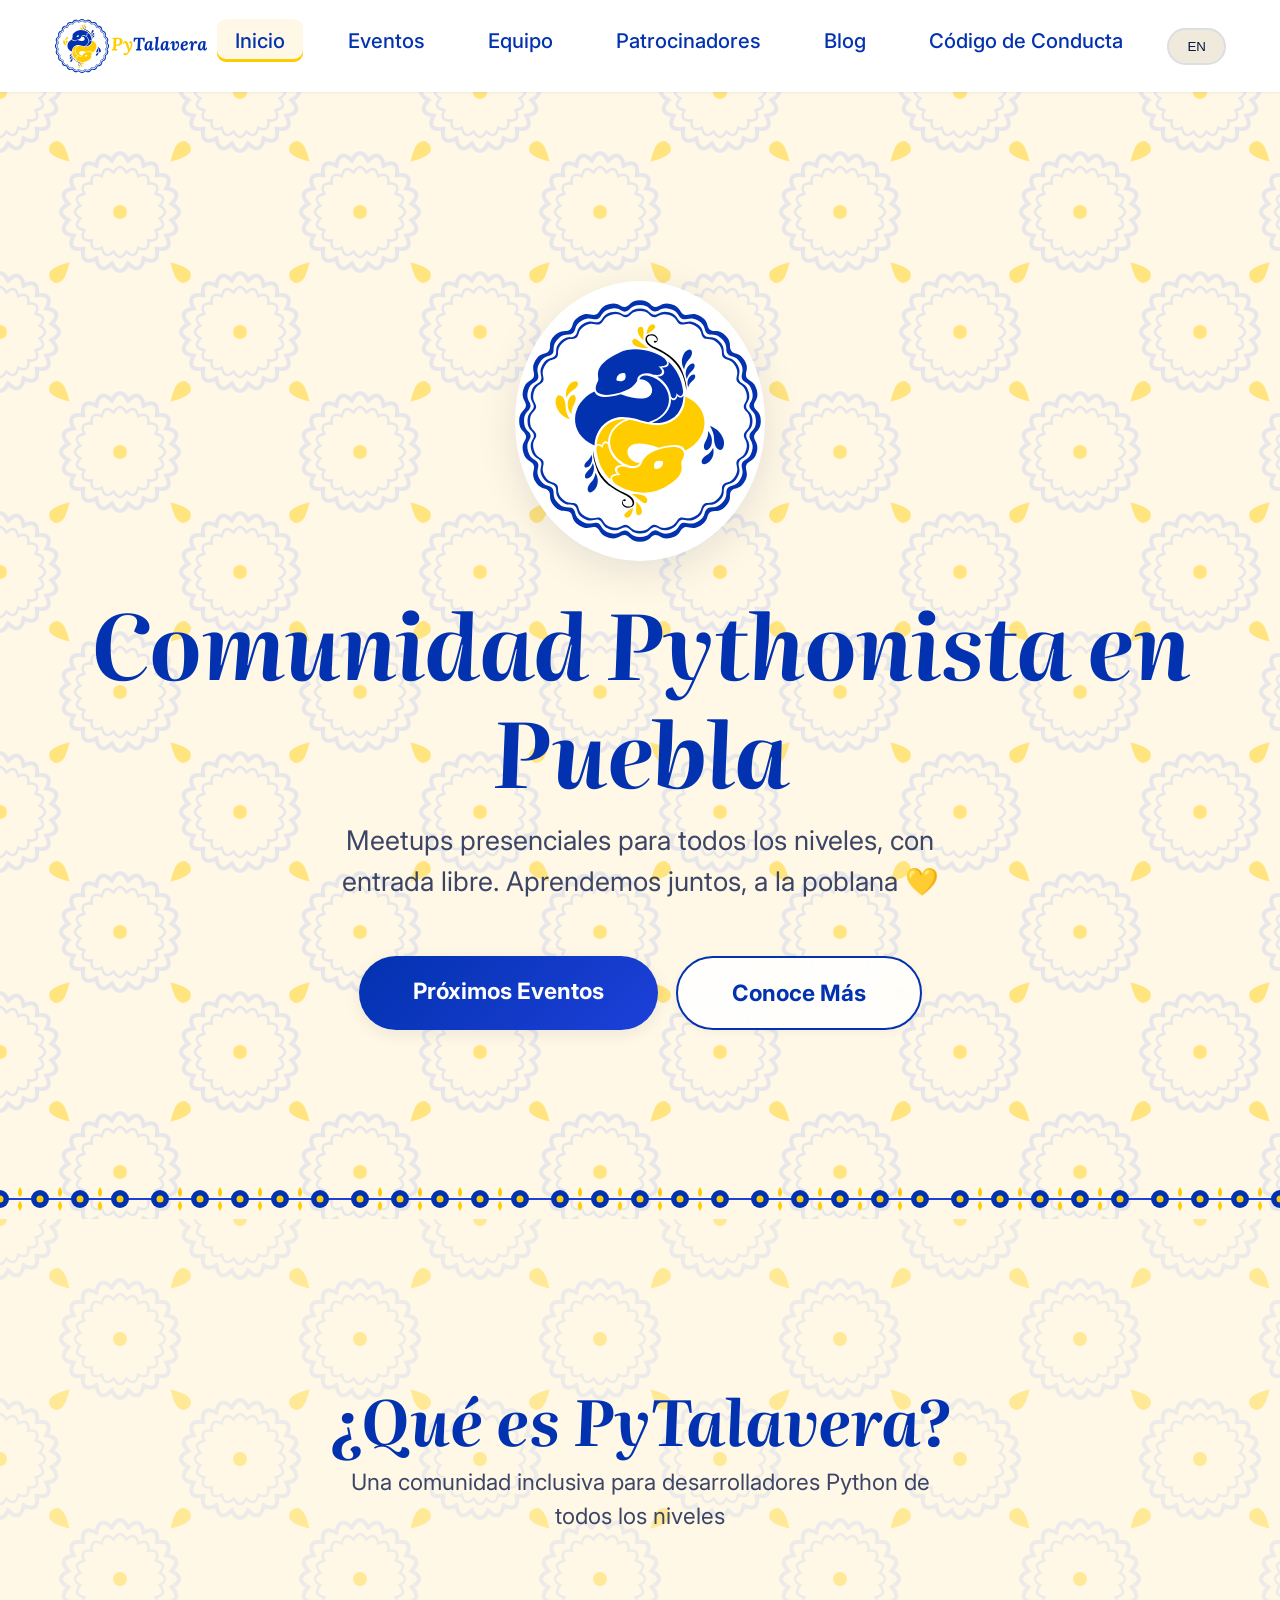
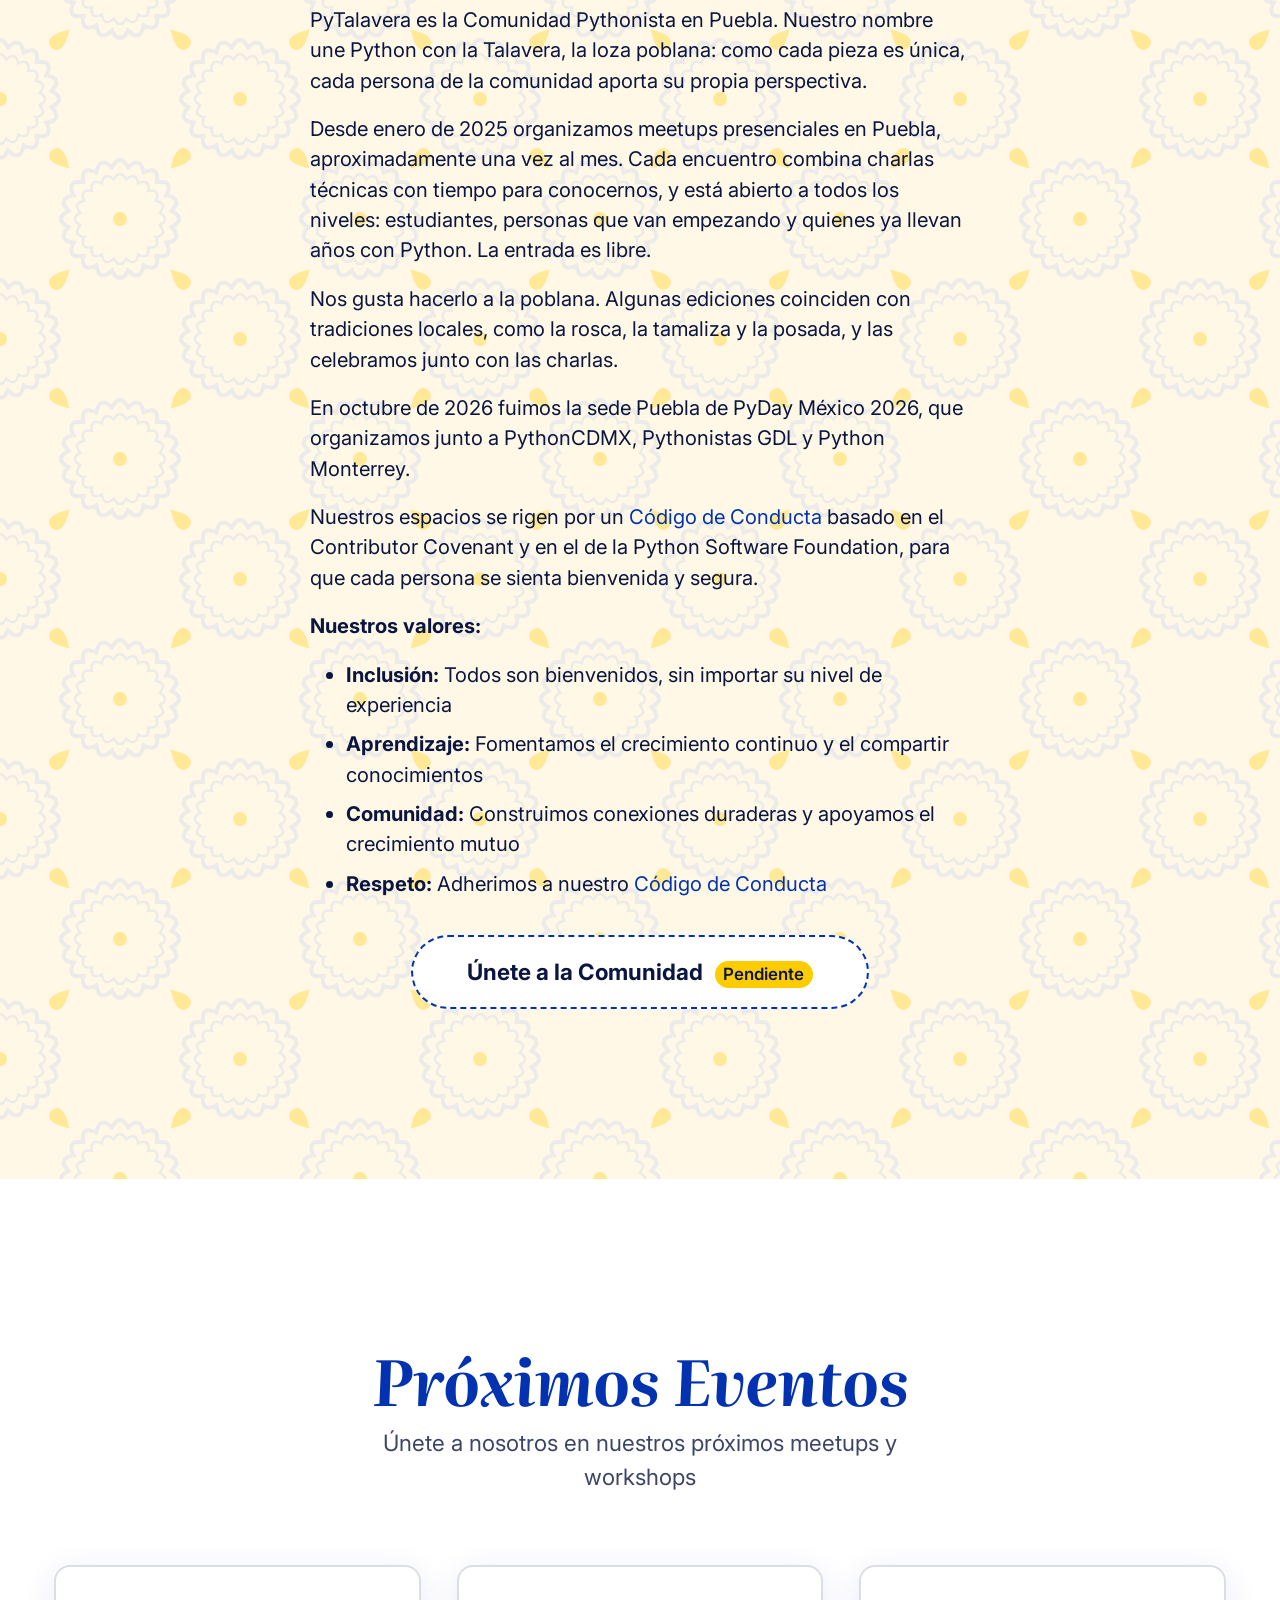
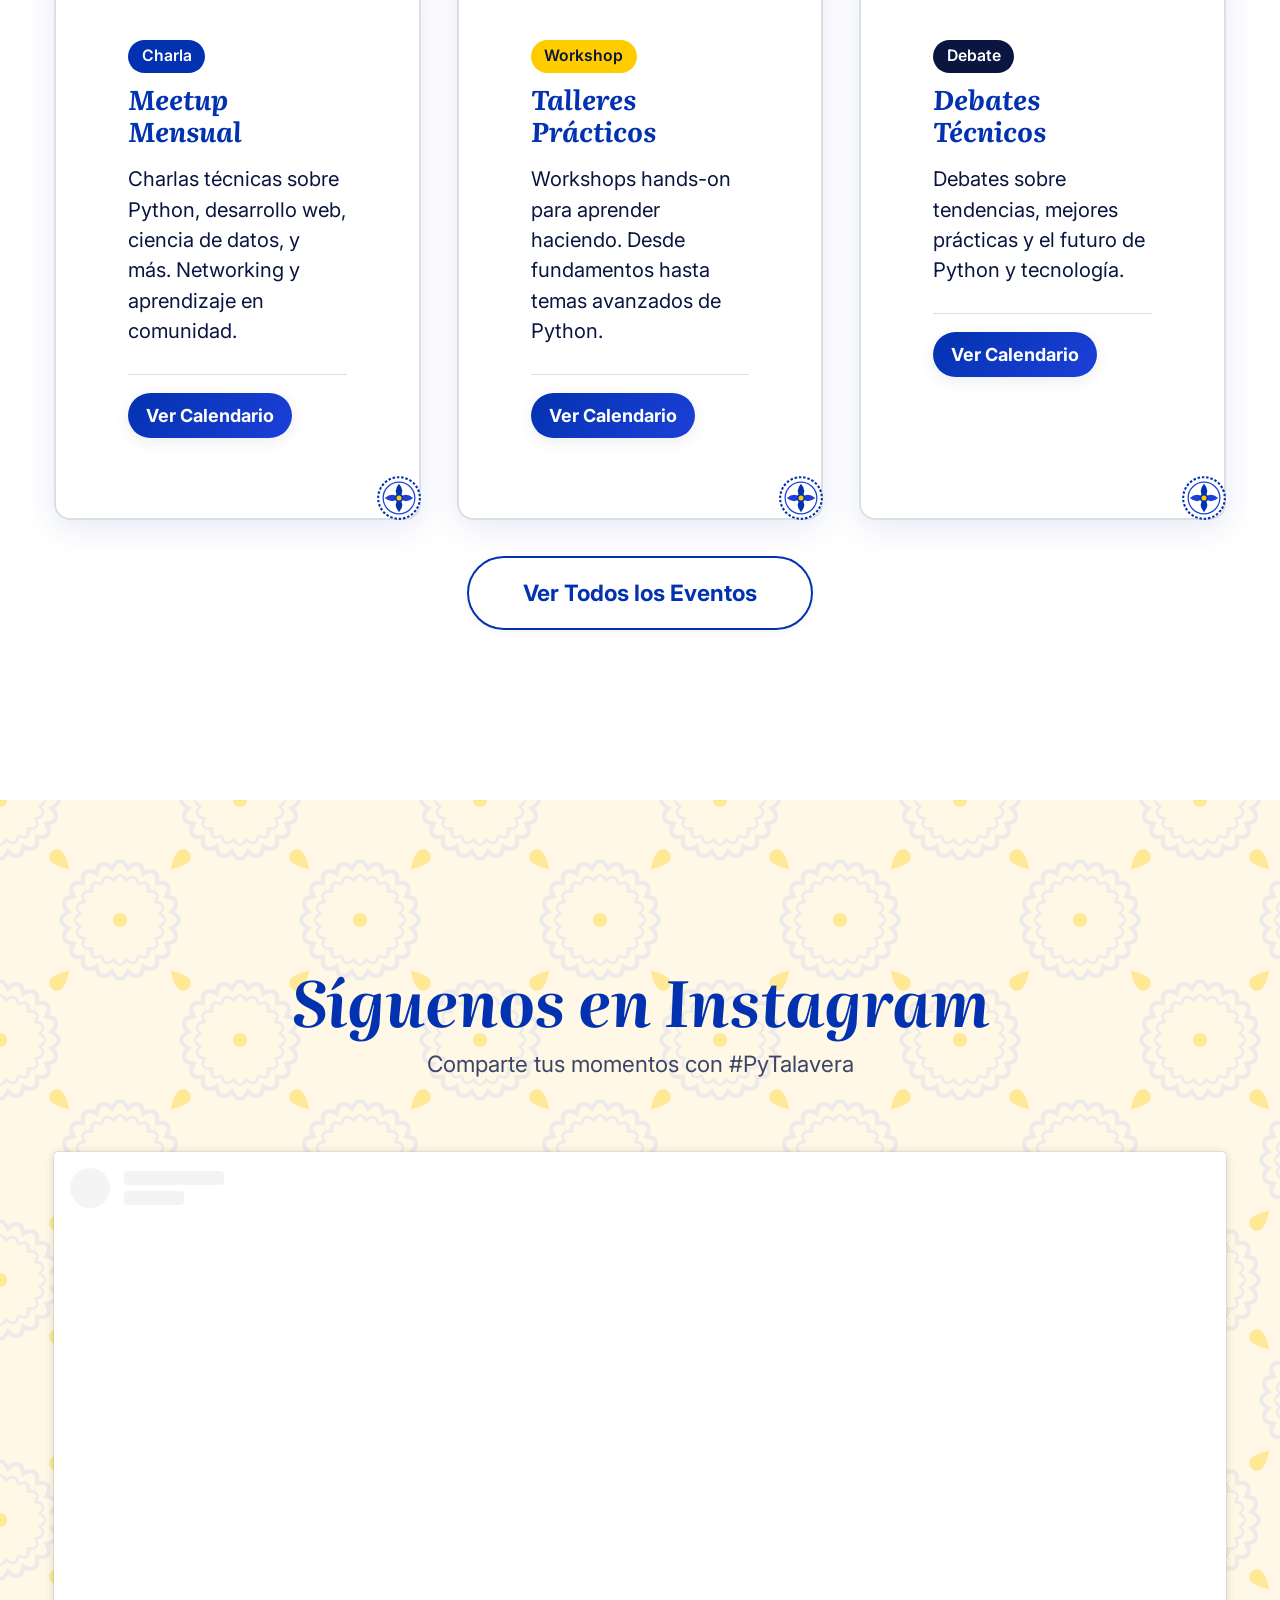
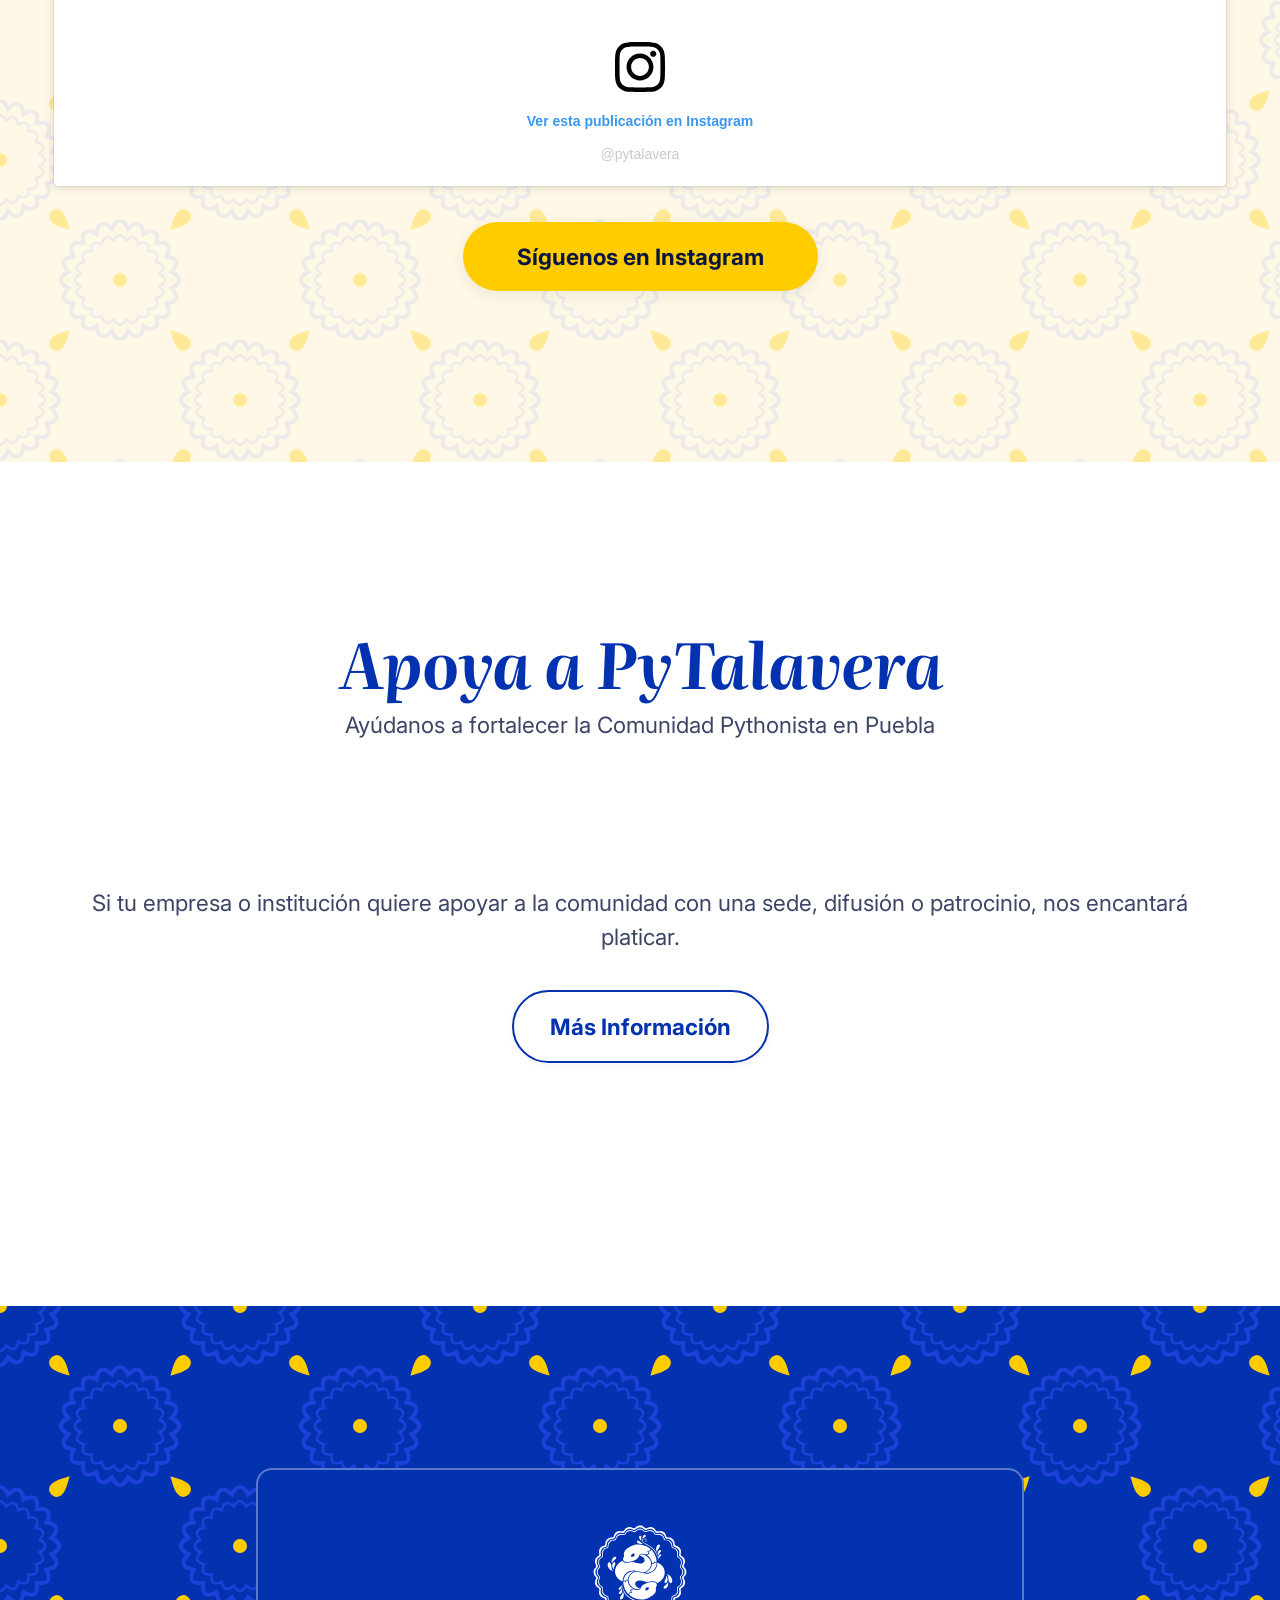
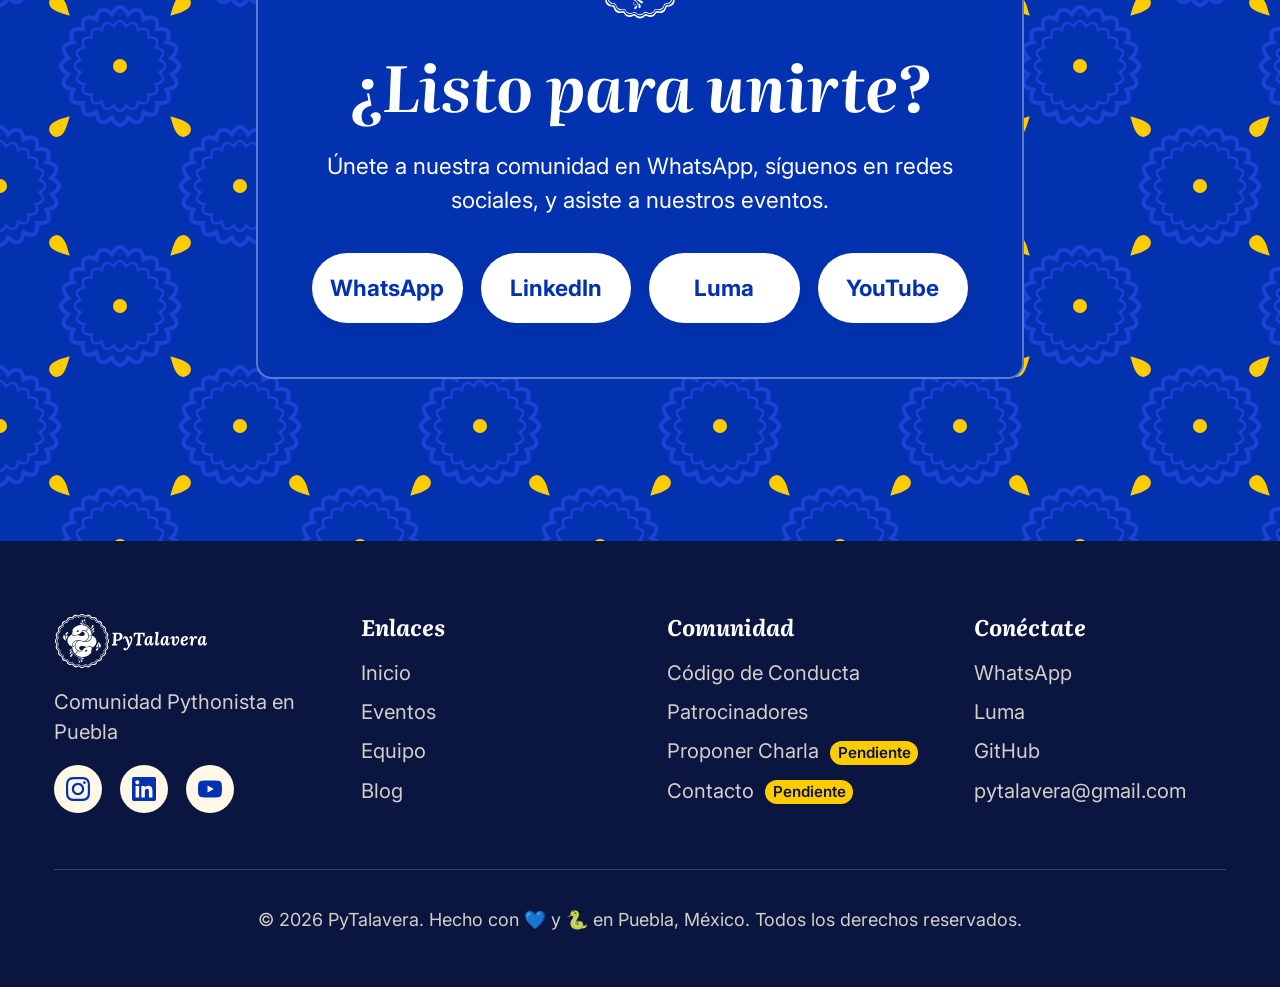
==== index.html @ af5d6085 "Migra el sitio al nuevo sistema de marca PyTalavera - Tokens de marca (css/tokens.css, assets/brand/" ====
<!DOCTYPE html>
<html lang="es">
<head>
  <meta charset="UTF-8">
  <meta name="viewport" content="width=device-width, initial-scale=1.0">
  <meta http-equiv="X-UA-Compatible" content="ie=edge">

  <!-- Primary Meta Tags -->
  <title>PyTalavera · Comunidad Pythonista en Puebla | Pythonista Community in Puebla</title>
  <meta name="title" content="PyTalavera · Comunidad Pythonista en Puebla">
  <meta name="description" content="Comunidad Pythonista en Puebla. Meetups presenciales para todos los niveles, con entrada libre. Aprendemos juntos, a la poblana. Pythonista community in Puebla. In-person meetups for every level, free to attend.">
  <meta name="keywords" content="Python, Puebla, PyTalavera, Comunidad, Programming, Desarrollo, Community">
  <meta name="author" content="PyTalavera">

  <!-- Open Graph / Facebook -->
  <meta property="og:type" content="website">
  <meta property="og:url" content="https://pytalavera.github.io/comunidad/">
  <meta property="og:title" content="PyTalavera · Comunidad Pythonista en Puebla">
  <meta property="og:description" content="Comunidad Pythonista en Puebla. Meetups presenciales para todos los niveles, con entrada libre. Aprendemos juntos, a la poblana.">
  <meta property="og:image" content="https://pytalavera.github.io/comunidad/assets/images/favicon/pytalavera-favicon-512.png">

  <!-- Twitter -->
  <meta property="twitter:card" content="summary_large_image">
  <meta property="twitter:url" content="https://pytalavera.github.io/comunidad/">
  <meta property="twitter:title" content="PyTalavera · Comunidad Pythonista en Puebla">
  <meta property="twitter:description" content="Comunidad Pythonista en Puebla. Meetups presenciales para todos los niveles, con entrada libre. Aprendemos juntos, a la poblana.">
  <meta property="twitter:image" content="https://pytalavera.github.io/comunidad/assets/images/favicon/pytalavera-favicon-512.png">

  <!-- Favicon -->
  <link rel="icon" href="assets/images/favicon/favicon.ico" sizes="any">
  <link rel="icon" type="image/svg+xml" href="assets/images/favicon/favicon.svg">
  <link rel="icon" type="image/png" sizes="32x32" href="assets/images/favicon/pytalavera-favicon-32.png">
  <link rel="icon" type="image/png" sizes="192x192" href="assets/images/favicon/pytalavera-favicon-192.png">
  <link rel="apple-touch-icon" sizes="180x180" href="assets/images/favicon/apple-touch-icon-180.png">
  <meta name="theme-color" content="#0232AF">

  <!-- Stylesheets -->
  <link rel="stylesheet" href="css/tokens.css">
  <link rel="stylesheet" href="css/main.css">
  <link rel="stylesheet" href="css/talavera-patterns.css">
  <link rel="stylesheet" href="css/responsive.css">

  <!-- Google Fonts: Literata Italic 700 (titulares), Inter (texto), JetBrains Mono (código) -->
  <link rel="preconnect" href="https://fonts.googleapis.com">
  <link rel="preconnect" href="https://fonts.gstatic.com" crossorigin>
  <link href="https://fonts.googleapis.com/css2?family=Inter:wght@400;500;600;700&family=JetBrains+Mono:wght@400;600&family=Literata:ital,opsz,wght@1,7..72,700&display=swap" rel="stylesheet">

  <!-- Preload critical resources -->
  <link rel="preload" href="css/main.css" as="style">
  <link rel="preload" href="js/language.js" as="script">
  <link rel="preload" href="js/main.js" as="script">
</head>
<body>
  <!-- Header -->
  <header class="site-header">
    <div class="container">
      <div class="header-content">
        <!-- Logo -->
        <a href="index.html" class="site-logo">
          <img src="assets/images/logos/logo4.svg" alt="PyTalavera · Comunidad Pythonista en Puebla" width="155" height="56">
        </a>

        <!-- Desktop Navigation -->
        <nav class="main-nav" aria-label="Main navigation">
          <ul>
            <li><a href="index.html" class="active" data-lang="es">Inicio</a><a href="index.html" class="active" data-lang="en">Home</a></li>
            <li><a href="eventos.html" data-lang="es">Eventos</a><a href="eventos.html" data-lang="en">Events</a></li>
            <li><a href="equipo.html" data-lang="es">Equipo</a><a href="equipo.html" data-lang="en">Team</a></li>
            <li><a href="patrocinadores.html" data-lang="es">Patrocinadores</a><a href="patrocinadores.html" data-lang="en">Sponsors</a></li>
            <li><a href="blog.html" data-lang="es">Blog</a><a href="blog.html" data-lang="en">Blog</a></li>
            <li><a href="codigo-de-conducta.html" data-lang="es">Código de Conducta</a><a href="codigo-de-conducta.html" data-lang="en">Code of Conduct</a></li>
          </ul>
        </nav>

        <!-- Language Toggle -->
        <button id="language-toggle" class="language-toggle" aria-label="Switch language">
          EN
        </button>

        <!-- Mobile Menu Toggle -->
        <button class="mobile-menu-toggle" aria-label="Toggle menu" aria-expanded="false">
          <span></span>
          <span></span>
          <span></span>
        </button>
      </div>
    </div>
  </header>

  <!-- Mobile Menu -->
  <div class="mobile-menu-overlay"></div>
  <nav class="mobile-menu" aria-label="Mobile navigation">
    <ul>
      <li><a href="index.html" data-lang="es">Inicio</a><a href="index.html" data-lang="en">Home</a></li>
      <li><a href="eventos.html" data-lang="es">Eventos</a><a href="eventos.html" data-lang="en">Events</a></li>
      <li><a href="equipo.html" data-lang="es">Equipo</a><a href="equipo.html" data-lang="en">Team</a></li>
      <li><a href="patrocinadores.html" data-lang="es">Patrocinadores</a><a href="patrocinadores.html" data-lang="en">Sponsors</a></li>
      <li><a href="blog.html" data-lang="es">Blog</a><a href="blog.html" data-lang="en">Blog</a></li>
      <li><a href="codigo-de-conducta.html" data-lang="es">Código de Conducta</a><a href="codigo-de-conducta.html" data-lang="en">Code of Conduct</a></li>
    </ul>
  </nav>

  <!-- Main Content -->
  <main>
    <!-- Hero Section -->
    <section class="hero talavera-border-bottom">
      <div class="container">
        <div class="hero-content">
          <div class="hero-logo">
            <img src="assets/images/logos/logo1.svg" alt="Sello de PyTalavera" width="280" height="280">
          </div>
          <h1 class="hero-title">
            <span data-lang="es">Comunidad Pythonista en Puebla</span>
            <span data-lang="en">Pythonista Community in Puebla</span>
          </h1>
          <p class="hero-subtitle">
            <span data-lang="es">Meetups presenciales para todos los niveles, con entrada libre. Aprendemos juntos, a la poblana 💛</span>
            <span data-lang="en">In-person meetups for every level, free to attend. We learn together, Puebla style 💛</span>
          </p>
          <div class="hero-cta">
            <a href="eventos.html" class="btn btn-primary btn-large talavera-btn">
              <span data-lang="es">Próximos Eventos</span>
              <span data-lang="en">Upcoming Events</span>
            </a>
            <a href="#about" class="btn btn-outline btn-large">
              <span data-lang="es">Conoce Más</span>
              <span data-lang="en">Learn More</span>
            </a>
          </div>
        </div>
      </div>
    </section>

    <!-- About Section -->
    <section id="about" class="talavera-bg">
      <div class="container container-md">
        <div class="section-header">
          <h2>
            <span data-lang="es">¿Qué es PyTalavera?</span>
            <span data-lang="en">What is PyTalavera?</span>
          </h2>
          <p>
            <span data-lang="es">Una comunidad inclusiva para desarrolladores Python de todos los niveles</span>
            <span data-lang="en">An inclusive community for Python developers of all levels</span>
          </p>
        </div>

        <div class="lang-es">
          <!-- Texto oficial: assets/brand/descripciones-oficiales.md («Quiénes somos») -->
          <p>PyTalavera es la Comunidad Pythonista en Puebla. Nuestro nombre une Python con la Talavera, la loza poblana: como cada pieza es única, cada persona de la comunidad aporta su propia perspectiva.</p>
          <p>Desde enero de 2025 organizamos meetups presenciales en Puebla, aproximadamente una vez al mes. Cada encuentro combina charlas técnicas con tiempo para conocernos, y está abierto a todos los niveles: estudiantes, personas que van empezando y quienes ya llevan años con Python. La entrada es libre.</p>
          <p>Nos gusta hacerlo a la poblana. Algunas ediciones coinciden con tradiciones locales, como la rosca, la tamaliza y la posada, y las celebramos junto con las charlas.</p>
          <p>En octubre de 2026 fuimos la sede Puebla de PyDay México 2026, que organizamos junto a PythonCDMX, Pythonistas GDL y Python Monterrey.</p>
          <p>Nuestros espacios se rigen por un <a href="codigo-de-conducta.html">Código de Conducta</a> basado en el Contributor Covenant y en el de la Python Software Foundation, para que cada persona se sienta bienvenida y segura.</p>
          <p><strong>Nuestros valores:</strong></p>
          <ul>
            <li><strong>Inclusión:</strong> Todos son bienvenidos, sin importar su nivel de experiencia</li>
            <li><strong>Aprendizaje:</strong> Fomentamos el crecimiento continuo y el compartir conocimientos</li>
            <li><strong>Comunidad:</strong> Construimos conexiones duraderas y apoyamos el crecimiento mutuo</li>
            <li><strong>Respeto:</strong> Adherimos a nuestro <a href="codigo-de-conducta.html">Código de Conducta</a></li>
          </ul>
        </div>

        <div class="lang-en">
          <!-- Traducción del texto oficial «Quiénes somos» (assets/brand/descripciones-oficiales.md) -->
          <p>PyTalavera is the Pythonista Community in Puebla. Our name brings together Python and Talavera, Puebla's traditional pottery: just as every piece is unique, every person in the community brings their own perspective.</p>
          <p>Since January 2025 we have been organizing in-person meetups in Puebla, roughly once a month. Each gathering combines technical talks with time to get to know each other, and it is open to every level: students, people who are just starting out and those who have been using Python for years. Attendance is free.</p>
          <p>We like to do it Puebla style. Some editions coincide with local traditions, such as the rosca, the tamaliza and the posada, and we celebrate them alongside the talks.</p>
          <p>In October 2026 we were the Puebla venue of PyDay México 2026, which we organized together with PythonCDMX, Pythonistas GDL and Python Monterrey.</p>
          <p>Our spaces are governed by a <a href="codigo-de-conducta.html">Code of Conduct</a> based on the Contributor Covenant and on the Python Software Foundation's, so that everyone feels welcome and safe.</p>
          <p><strong>Our values:</strong></p>
          <ul>
            <li><strong>Inclusion:</strong> Everyone is welcome, regardless of experience level</li>
            <li><strong>Learning:</strong> We foster continuous growth and knowledge sharing</li>
            <li><strong>Community:</strong> We build lasting connections and support mutual growth</li>
            <li><strong>Respect:</strong> We adhere to our <a href="codigo-de-conducta.html">Code of Conduct</a></li>
          </ul>
        </div>

        <div class="text-center mt-xl">
          <!-- PENDIENTE: falta el enlace real del formulario (formulario-contacto); antes apuntaba a forms.google.com/your-contact-form-id -->
          <a class="btn btn-secondary btn-large is-pending" aria-disabled="true" data-pending="formulario-contacto">
            <span data-lang="es">Únete a la Comunidad</span>
            <span data-lang="en">Join the Community</span>
            <span data-lang="es"><span class="pending-tag">Pendiente</span></span>
            <span data-lang="en"><span class="pending-tag">Pending</span></span>
          </a>
        </div>
      </div>
    </section>

    <!-- Events Preview Section -->
    <section id="events-preview">
      <div class="container">
        <div class="section-header">
          <h2>
            <span data-lang="es">Próximos Eventos</span>
            <span data-lang="en">Upcoming Events</span>
          </h2>
          <p>
            <span data-lang="es">Únete a nosotros en nuestros próximos meetups y workshops</span>
            <span data-lang="en">Join us at our upcoming meetups and workshops</span>
          </p>
        </div>

        <!-- Event types we organize -->
        <div id="events-container" class="grid grid-cols-1 grid-md-3">
          <div class="card card-tilt event-card talavera-card">
            <div class="card-header">
              <span class="badge badge-azul">
                <span data-lang="es">Charla</span>
                <span data-lang="en">Talk</span>
              </span>
              <h3 class="card-title">
                <span data-lang="es">Meetup Mensual</span>
                <span data-lang="en">Monthly Meetup</span>
              </h3>
            </div>
            <div class="card-body">
              <p data-lang="es">Charlas técnicas sobre Python, desarrollo web, ciencia de datos, y más. Networking y aprendizaje en comunidad.</p>
              <p data-lang="en">Technical talks about Python, web development, data science, and more. Networking and community learning.</p>
            </div>
            <div class="card-footer">
              <a href="eventos.html" class="btn btn-primary btn-small">
                <span data-lang="es">Ver Calendario</span>
                <span data-lang="en">View Calendar</span>
              </a>
            </div>
          </div>

          <div class="card card-tilt event-card talavera-card">
            <div class="card-header">
              <span class="badge badge-amarillo">Workshop</span>
              <h3 class="card-title">
                <span data-lang="es">Talleres Prácticos</span>
                <span data-lang="en">Practical Workshops</span>
              </h3>
            </div>
            <div class="card-body">
              <p data-lang="es">Workshops hands-on para aprender haciendo. Desde fundamentos hasta temas avanzados de Python.</p>
              <p data-lang="en">Hands-on workshops to learn by doing. From fundamentals to advanced Python topics.</p>
            </div>
            <div class="card-footer">
              <a href="eventos.html" class="btn btn-primary btn-small">
                <span data-lang="es">Ver Calendario</span>
                <span data-lang="en">View Calendar</span>
              </a>
            </div>
          </div>

          <div class="card card-tilt event-card talavera-card">
            <div class="card-header">
              <span class="badge badge-tinta">
                <span data-lang="es">Debate</span>
                <span data-lang="en">Debate</span>
              </span>
              <h3 class="card-title">
                <span data-lang="es">Debates Técnicos</span>
                <span data-lang="en">Technical Debates</span>
              </h3>
            </div>
            <div class="card-body">
              <p data-lang="es">Debates sobre tendencias, mejores prácticas y el futuro de Python y tecnología.</p>
              <p data-lang="en">Debates about trends, best practices, and the future of Python and technology.</p>
            </div>
            <div class="card-footer">
              <a href="eventos.html" class="btn btn-primary btn-small">
                <span data-lang="es">Ver Calendario</span>
                <span data-lang="en">View Calendar</span>
              </a>
            </div>
          </div>
        </div>

        <div class="text-center mt-xl">
          <a href="eventos.html" class="btn btn-outline btn-large">
            <span data-lang="es">Ver Todos los Eventos</span>
            <span data-lang="en">View All Events</span>
          </a>
        </div>
      </div>
    </section>

    <!-- Instagram Section -->
    <section id="instagram" class="talavera-bg">
      <div class="container">
        <div class="section-header">
          <h2>
            <span data-lang="es">Síguenos en Instagram</span>
            <span data-lang="en">Follow Us on Instagram</span>
          </h2>
          <p>
            <span data-lang="es">Comparte tus momentos con #PyTalavera</span>
            <span data-lang="en">Share your moments with #PyTalavera</span>
          </p>
        </div>

        <!-- Instagram Feed -->
        <div id="instagram-feed">
          <!-- Instagram Embed -->
          <div style="width: 100%; margin: 0 auto;">
            <blockquote class="instagram-media" data-instgrm-permalink="https://www.instagram.com/pytalavera/?utm_source=ig_embed&amp;utm_campaign=loading" data-instgrm-version="14" style="background:#FFF; border:0; border-radius:3px; box-shadow:0 0 1px 0 rgba(0,0,0,0.5),0 1px 10px 0 rgba(0,0,0,0.15); margin: 0 auto; max-width:100%; min-width:326px; padding:0; width:100%;">
              <div style="padding:16px;">
                <a href="https://www.instagram.com/pytalavera/?utm_source=ig_embed&amp;utm_campaign=loading" style="background:#FFFFFF; line-height:0; padding:0 0; text-align:center; text-decoration:none; width:100%;" target="_blank">
                  <div style="display: flex; flex-direction: row; align-items: center;">
                    <div style="background-color: #F4F4F4; border-radius: 50%; flex-grow: 0; height: 40px; margin-right: 14px; width: 40px;"></div>
                    <div style="display: flex; flex-direction: column; flex-grow: 1; justify-content: center;">
                      <div style="background-color: #F4F4F4; border-radius: 4px; flex-grow: 0; height: 14px; margin-bottom: 6px; width: 100px;"></div>
                      <div style="background-color: #F4F4F4; border-radius: 4px; flex-grow: 0; height: 14px; width: 60px;"></div>
                    </div>
                  </div>
                  <div style="padding: 19% 0;"></div>
                  <div style="display:block; height:50px; margin:0 auto 12px; width:50px;">
                    <svg width="50px" height="50px" viewBox="0 0 60 60" version="1.1" xmlns="https://www.w3.org/2000/svg" xmlns:xlink="https://www.w3.org/1999/xlink">
                      <g stroke="none" stroke-width="1" fill="none" fill-rule="evenodd">
                        <g transform="translate(-511.000000, -20.000000)" fill="#000000">
                          <g><path d="M556.869,30.41 C554.814,30.41 553.148,32.076 553.148,34.131 C553.148,36.186 554.814,37.852 556.869,37.852 C558.924,37.852 560.59,36.186 560.59,34.131 C560.59,32.076 558.924,30.41 556.869,30.41 M541,60.657 C535.114,60.657 530.342,55.887 530.342,50 C530.342,44.114 535.114,39.342 541,39.342 C546.887,39.342 551.658,44.114 551.658,50 C551.658,55.887 546.887,60.657 541,60.657 M541,33.886 C532.1,33.886 524.886,41.1 524.886,50 C524.886,58.899 532.1,66.113 541,66.113 C549.9,66.113 557.115,58.899 557.115,50 C557.115,41.1 549.9,33.886 541,33.886 M565.378,62.101 C565.244,65.022 564.756,66.606 564.346,67.663 C563.803,69.06 563.154,70.057 562.106,71.106 C561.058,72.155 560.06,72.803 558.662,73.347 C557.607,73.757 556.021,74.244 553.102,74.378 C549.944,74.521 548.997,74.552 541,74.552 C533.003,74.552 532.056,74.521 528.898,74.378 C525.979,74.244 524.393,73.757 523.338,73.347 C521.94,72.803 520.942,72.155 519.894,71.106 C518.846,70.057 518.197,69.06 517.654,67.663 C517.244,66.606 516.755,65.022 516.623,62.101 C516.479,58.943 516.448,57.996 516.448,50 C516.448,42.003 516.479,41.056 516.623,37.899 C516.755,34.978 517.244,33.391 517.654,32.338 C518.197,30.938 518.846,29.942 519.894,28.894 C520.942,27.846 521.94,27.196 523.338,26.654 C524.393,26.244 525.979,25.756 528.898,25.623 C532.057,25.479 533.004,25.448 541,25.448 C548.997,25.448 549.943,25.479 553.102,25.623 C556.021,25.756 557.607,26.244 558.662,26.654 C560.06,27.196 561.058,27.846 562.106,28.894 C563.154,29.942 563.803,30.938 564.346,32.338 C564.756,33.391 565.244,34.978 565.378,37.899 C565.522,41.056 565.552,42.003 565.552,50 C565.552,57.996 565.522,58.943 565.378,62.101 M570.82,37.631 C570.674,34.438 570.167,32.258 569.425,30.349 C568.659,28.377 567.633,26.702 565.965,25.035 C564.297,23.368 562.623,22.342 560.652,21.575 C558.743,20.834 556.562,20.326 553.369,20.18 C550.169,20.033 549.148,20 541,20 C532.853,20 531.831,20.033 528.631,20.18 C525.438,20.326 523.257,20.834 521.349,21.575 C519.376,22.342 517.703,23.368 516.035,25.035 C514.368,26.702 513.342,28.377 512.574,30.349 C511.834,32.258 511.326,34.438 511.181,37.631 C511.035,40.831 511,41.851 511,50 C511,58.147 511.035,59.17 511.181,62.369 C511.326,65.562 511.834,67.743 512.574,69.651 C513.342,71.625 514.368,73.296 516.035,74.965 C517.703,76.634 519.376,77.658 521.349,78.425 C523.257,79.167 525.438,79.673 528.631,79.82 C531.831,79.965 532.853,80.001 541,80.001 C549.148,80.001 550.169,79.965 553.369,79.82 C556.562,79.673 558.743,79.167 560.652,78.425 C562.623,77.658 564.297,76.634 565.965,74.965 C567.633,73.296 568.659,71.625 569.425,69.651 C570.167,67.743 570.674,65.562 570.82,62.369 C570.966,59.17 571,58.147 571,50 C571,41.851 570.966,40.831 570.82,37.631"></path></g></g></g>
                    </svg>
                  </div>
                  <div style="padding-top: 8px;">
                    <div style="color:#3897f0; font-family:Arial,sans-serif; font-size:14px; font-style:normal; font-weight:550; line-height:18px;">
                      <span data-lang="es">Ver esta publicación en Instagram</span>
                      <span data-lang="en">View this post on Instagram</span>
                    </div>
                  </div>
                </a>
                <p style="color:#c9c8cd; font-family:Arial,sans-serif; font-size:14px; line-height:17px; margin-bottom:0; margin-top:8px; overflow:hidden; padding:8px 0 7px; text-align:center; text-overflow:ellipsis; white-space:nowrap;">
                  <a href="https://www.instagram.com/pytalavera/?utm_source=ig_embed&amp;utm_campaign=loading" style="color:#c9c8cd; font-family:Arial,sans-serif; font-size:14px; font-style:normal; font-weight:normal; line-height:17px;" target="_blank">@pytalavera</a>
                </p>
              </div>
            </blockquote>
          </div>
        </div>

        <div class="text-center mt-xl">
          <a href="https://www.instagram.com/pytalavera/" target="_blank" class="btn btn-secondary btn-large">
            <span data-lang="es">Síguenos en Instagram</span>
            <span data-lang="en">Follow Us on Instagram</span>
          </a>
        </div>
      </div>
    </section>

    <!-- Sponsors Section -->
    <section id="sponsors">
      <div class="container">
        <div class="section-header">
          <h2>
            <span data-lang="es">Apoya a PyTalavera</span>
            <span data-lang="en">Support PyTalavera</span>
          </h2>
          <p>
            <span data-lang="es">Ayúdanos a fortalecer la Comunidad Pythonista en Puebla</span>
            <span data-lang="en">Help us strengthen the Pythonista community in Puebla</span>
          </p>
        </div>

        <div class="text-center" style="padding: var(--spacing-3xl) 0;">
          <p style="color: var(--color-text-light); font-size: var(--font-size-lg); margin-bottom: var(--spacing-xl);">
            <span data-lang="es">Si tu empresa o institución quiere apoyar a la comunidad con una sede, difusión o patrocinio, nos encantará platicar.</span>
            <span data-lang="en">If your company or institution would like to support the community with a venue, outreach or sponsorship, we'd love to talk.</span>
          </p>
          <a href="patrocinadores.html" class="btn btn-outline">
            <span data-lang="es">Más Información</span>
            <span data-lang="en">Learn More</span>
          </a>
        </div>
      </div>
    </section>

    <!-- Call to Action -->
    <!-- Sección en azul de marca: el logo va a una tinta en blanco -->
    <section class="section-azul">
      <div class="container container-md text-center">
        <img class="section-azul-logo" src="assets/images/logos/una-tinta/pytalavera-isotipo-una-tinta-blanco.svg" alt="" width="96" height="96" aria-hidden="true">
        <h2 class="mb-lg">
          <span data-lang="es">¿Listo para unirte?</span>
          <span data-lang="en">Ready to join?</span>
        </h2>
        <p class="mb-xl" style="font-size: var(--font-size-lg);">
          <span data-lang="es">Únete a nuestra comunidad en WhatsApp, síguenos en redes sociales, y asiste a nuestros eventos.</span>
          <span data-lang="en">Join our WhatsApp community, follow us on social media, and attend our events.</span>
        </p>

        <div class="grid grid-cols-1 grid-md-2 grid-lg-4" style="gap: var(--spacing-md);">
          <a href="https://chat.whatsapp.com/G3hvf4dDxkBCmYHHlMYAkd" target="_blank" class="btn btn-primary">
            <span data-lang="es">WhatsApp</span>
            <span data-lang="en">WhatsApp</span>
          </a>
          <a href="https://www.linkedin.com/company/106000587" target="_blank" class="btn btn-primary">LinkedIn</a>
          <a href="https://lu.ma/cal-ZiazPAzfyRnM7zl" target="_blank" class="btn btn-primary">Luma</a>
          <a href="https://youtube.com/@pytalavera" target="_blank" class="btn btn-primary">YouTube</a>
        </div>
      </div>
    </section>
  </main>

  <!-- Footer -->
  <footer class="site-footer">
    <div class="container">
      <div class="footer-content">
        <!-- About Column -->
        <div class="footer-section">
          <h3 class="sr-only">PyTalavera</h3>
          <img class="footer-logo" src="assets/images/logos/una-tinta/pytalavera-horizontal-una-tinta-blanco.svg" alt="PyTalavera" width="155" height="56">
          <p data-lang="es">Comunidad Pythonista en Puebla</p>
          <p data-lang="en">Pythonista Community in Puebla</p>
          <div class="social-links mt-md">
            <a href="https://www.instagram.com/pytalavera/" target="_blank" class="social-link" aria-label="Instagram">
              <svg xmlns="http://www.w3.org/2000/svg" fill="currentColor" viewBox="0 0 24 24"><path d="M12 2.163c3.204 0 3.584.012 4.85.07 3.252.148 4.771 1.691 4.919 4.919.058 1.265.069 1.645.069 4.849 0 3.205-.012 3.584-.069 4.849-.149 3.225-1.664 4.771-4.919 4.919-1.266.058-1.644.07-4.85.07-3.204 0-3.584-.012-4.849-.07-3.26-.149-4.771-1.699-4.919-4.92-.058-1.265-.07-1.644-.07-4.849 0-3.204.013-3.583.07-4.849.149-3.227 1.664-4.771 4.919-4.919 1.266-.057 1.645-.069 4.849-.069zm0-2.163c-3.259 0-3.667.014-4.947.072-4.358.2-6.78 2.618-6.98 6.98-.059 1.281-.073 1.689-.073 4.948 0 3.259.014 3.668.072 4.948.2 4.358 2.618 6.78 6.98 6.98 1.281.058 1.689.072 4.948.072 3.259 0 3.668-.014 4.948-.072 4.354-.2 6.782-2.618 6.979-6.98.059-1.28.073-1.689.073-4.948 0-3.259-.014-3.667-.072-4.947-.196-4.354-2.617-6.78-6.979-6.98-1.281-.059-1.69-.073-4.949-.073zm0 5.838c-3.403 0-6.162 2.759-6.162 6.162s2.759 6.163 6.162 6.163 6.162-2.759 6.162-6.163c0-3.403-2.759-6.162-6.162-6.162zm0 10.162c-2.209 0-4-1.79-4-4 0-2.209 1.791-4 4-4s4 1.791 4 4c0 2.21-1.791 4-4 4zm6.406-11.845c-.796 0-1.441.645-1.441 1.44s.645 1.44 1.441 1.44c.795 0 1.439-.645 1.439-1.44s-.644-1.44-1.439-1.44z"/></svg>
            </a>
            <a href="https://www.linkedin.com/company/106000587" target="_blank" class="social-link" aria-label="LinkedIn">
              <svg xmlns="http://www.w3.org/2000/svg" fill="currentColor" viewBox="0 0 24 24"><path d="M20.447 20.452h-3.554v-5.569c0-1.328-.027-3.037-1.852-3.037-1.853 0-2.136 1.445-2.136 2.939v5.667H9.351V9h3.414v1.561h.046c.477-.9 1.637-1.85 3.37-1.85 3.601 0 4.267 2.37 4.267 5.455v6.286zM5.337 7.433c-1.144 0-2.063-.926-2.063-2.065 0-1.138.92-2.063 2.063-2.063 1.14 0 2.064.925 2.064 2.063 0 1.139-.925 2.065-2.064 2.065zm1.782 13.019H3.555V9h3.564v11.452zM22.225 0H1.771C.792 0 0 .774 0 1.729v20.542C0 23.227.792 24 1.771 24h20.451C23.2 24 24 23.227 24 22.271V1.729C24 .774 23.2 0 22.222 0h.003z"/></svg>
            </a>
            <a href="https://youtube.com/@pytalavera" target="_blank" class="social-link" aria-label="YouTube">
              <svg xmlns="http://www.w3.org/2000/svg" fill="currentColor" viewBox="0 0 24 24"><path d="M23.498 6.186a3.016 3.016 0 0 0-2.122-2.136C19.505 3.545 12 3.545 12 3.545s-7.505 0-9.377.505A3.017 3.017 0 0 0 .502 6.186C0 8.07 0 12 0 12s0 3.93.502 5.814a3.016 3.016 0 0 0 2.122 2.136c1.871.505 9.376.505 9.376.505s7.505 0 9.377-.505a3.015 3.015 0 0 0 2.122-2.136C24 15.93 24 12 24 12s0-3.93-.502-5.814zM9.545 15.568V8.432L15.818 12l-6.273 3.568z"/></svg>
            </a>
          </div>
        </div>

        <!-- Links Column -->
        <div class="footer-section">
          <h3 data-lang="es">Enlaces</h3>
          <h3 data-lang="en">Links</h3>
          <a href="index.html" data-lang="es">Inicio</a>
          <a href="index.html" data-lang="en">Home</a>
          <a href="eventos.html" data-lang="es">Eventos</a>
          <a href="eventos.html" data-lang="en">Events</a>
          <a href="equipo.html" data-lang="es">Equipo</a>
          <a href="equipo.html" data-lang="en">Team</a>
          <a href="blog.html" data-lang="es">Blog</a>
          <a href="blog.html" data-lang="en">Blog</a>
        </div>

        <!-- Community Column -->
        <div class="footer-section">
          <h3 data-lang="es">Comunidad</h3>
          <h3 data-lang="en">Community</h3>
          <a href="codigo-de-conducta.html" data-lang="es">Código de Conducta</a>
          <a href="codigo-de-conducta.html" data-lang="en">Code of Conduct</a>
          <a href="patrocinadores.html" data-lang="es">Patrocinadores</a>
          <a href="patrocinadores.html" data-lang="en">Sponsors</a>
          <a class="is-pending" aria-disabled="true" data-pending="formulario-charlas" data-lang="es">Proponer Charla <span class="pending-tag">Pendiente</span></a>
          <a class="is-pending" aria-disabled="true" data-pending="formulario-charlas" data-lang="en">Propose a Talk <span class="pending-tag">Pending</span></a>
          <a class="is-pending" aria-disabled="true" data-pending="formulario-contacto" data-lang="es">Contacto <span class="pending-tag">Pendiente</span></a>
          <a class="is-pending" aria-disabled="true" data-pending="formulario-contacto" data-lang="en">Contact <span class="pending-tag">Pending</span></a>
        </div>

        <!-- Connect Column -->
        <div class="footer-section">
          <h3 data-lang="es">Conéctate</h3>
          <h3 data-lang="en">Connect</h3>
          <a href="https://chat.whatsapp.com/G3hvf4dDxkBCmYHHlMYAkd" target="_blank">WhatsApp</a>
          <a href="https://lu.ma/cal-ZiazPAzfyRnM7zl" target="_blank">Luma</a>
          <a href="https://github.com/pytalavera" target="_blank">GitHub</a>
          <a href="mailto:pytalavera@gmail.com">pytalavera@gmail.com</a>
        </div>
      </div>

      <div class="footer-bottom">
        <p data-lang="es">© 2026 PyTalavera. Hecho con 💙 y 🐍 en Puebla, México. Todos los derechos reservados.</p>
        <p data-lang="en">© 2026 PyTalavera. Made with 💙 and 🐍 in Puebla, Mexico. All rights reserved.</p>
      </div>
    </div>
  </footer>

  <!-- Scripts -->
  <script src="js/language.js"></script>
  <script src="js/main.js"></script>

  <!-- Instagram Embed Script -->
  <script async src="//www.instagram.com/embed.js"></script>

  <!-- Luma Events (optional - add when ready) -->
  <!-- <script src="https://embed.lu.ma/checkout-button.js"></script> -->
</body>
</html>
---- css/tokens.css ----
:root {
  --pt-amarillo: #FFCC00;
  --pt-azul: #0232AF;
  --pt-azul-brillante: #1D40D9;
  --pt-negro: #000000;
  --pt-blanco: #FFFFFF;
  --pt-tinta: #0B1640;   /* aprobado */
  --pt-crema: #FFF8E6;   /* aprobado */
  --pt-font-display: "Literata", Georgia, serif;   /* italic 700, opsz 48 */
  --pt-font-body: "Inter", system-ui, sans-serif;
  --pt-font-code: "JetBrains Mono", ui-monospace, monospace;
  --pt-radius-pill: 9999px;
  --pt-radius-card: 16px;
  /* Logo: el sello completo (logo1.svg) se usa en todos los tamaños, también como favicon.
     Sobre azul: versión a una tinta en blanco. Tamaño mínimo recomendado, no obligatorio:
     isotipo 32px, horizontal 160px, vertical 80px. Favicon oficial: sello completo sobre disco blanco circular, en brand/favicon-oficial/. */
  --pt-logo-min-isotipo: 32px;    /* recomendado */
  --pt-logo-min-horizontal: 160px; /* recomendado */
  --pt-logo-min-vertical: 80px;    /* recomendado */
}
---- css/main.css ----
/* ==========================================================================
   PyTalavera - Main Stylesheet
   Sistema de marca PyTalavera · Comunidad Pythonista en Puebla
   ========================================================================== */

/* CSS Variables - Talavera Color Palette
   ========================================================================== */
/* CSS Variables - Sistema de marca PyTalavera
   La fuente de verdad son los tokens de marca (css/tokens.css y
   assets/brand/tokens.json): paleta del sello #FFCC00 / #0232AF / #1D40D9,
   neutros tinta #0B1640, crema #FFF8E6 y blanco.
   Reglas: nunca recolorear el sello; nunca texto amarillo sobre blanco;
   sobre fondos azules se usa el logo a una tinta en blanco.
   ========================================================================== */
:root {
  /* Paleta de marca (alias de css/tokens.css; se repiten como respaldo) */
  --pt-amarillo: #FFCC00;
  --pt-azul: #0232AF;
  --pt-azul-brillante: #1D40D9;
  --pt-tinta: #0B1640;
  --pt-crema: #FFF8E6;
  --pt-blanco: #FFFFFF;

  --white: var(--pt-blanco);

  /* Neutros derivados de tinta y crema (solo matices de la paleta aprobada) */
  --gray-50: var(--pt-crema);
  --gray-100: color-mix(in srgb, var(--pt-tinta) 6%, var(--pt-crema));
  --gray-200: color-mix(in srgb, var(--pt-tinta) 14%, var(--pt-blanco));
  --gray-300: color-mix(in srgb, var(--pt-crema) 82%, var(--pt-tinta));
  --gray-600: color-mix(in srgb, var(--pt-tinta) 80%, var(--pt-blanco));
  --gray-700: color-mix(in srgb, var(--pt-tinta) 75%, var(--pt-blanco));
  --gray-900: var(--pt-tinta);

  /* Semantic Colors */
  --color-primary: var(--pt-azul);
  --color-secondary: var(--pt-azul-brillante);
  --color-accent: var(--pt-amarillo);      /* solo decorativo o sobre azul/tinta, nunca texto sobre blanco */
  --color-code: var(--pt-azul-brillante);
  --color-text: var(--pt-tinta);
  --color-text-light: var(--gray-600);
  --color-border: var(--gray-200);
  --color-background: var(--pt-blanco);
  --color-surface-alt: var(--pt-crema);

  /* Typography */
  --font-family-base: var(--pt-font-body, 'Inter', system-ui, -apple-system, BlinkMacSystemFont, 'Segoe UI', sans-serif);
  --font-family-heading: var(--pt-font-display, 'Literata', Georgia, serif);
  --font-family-code: var(--pt-font-code, 'JetBrains Mono', ui-monospace, monospace);

  --font-size-xs: clamp(0.75rem, 1.5vw, 0.875rem);
  --font-size-sm: clamp(0.875rem, 1.75vw, 1rem);
  --font-size-base: clamp(1rem, 2vw, 1.125rem);
  --font-size-lg: clamp(1.125rem, 2.25vw, 1.25rem);
  --font-size-xl: clamp(1.25rem, 2.5vw, 1.5rem);
  --font-size-2xl: clamp(1.75rem, 4vw, 2.75rem);
  --font-size-3xl: clamp(2.125rem, 5.5vw, 3.5rem);
  --font-size-4xl: clamp(2.5rem, 7vw, 5rem);

  --font-weight-normal: 400;
  --font-weight-medium: 500;
  --font-weight-semibold: 600;
  --font-weight-bold: 700;
  --font-weight-extrabold: 700;
  --font-weight-black: 700;

  --line-height-tight: 1.2;
  --line-height-normal: 1.5;
  --line-height-relaxed: 1.75;

  /* Spacing */
  --spacing-xs: 0.25rem;
  --spacing-sm: 0.5rem;
  --spacing-md: 1rem;
  --spacing-lg: 1.5rem;
  --spacing-xl: 2rem;
  --spacing-2xl: 3rem;
  --spacing-3xl: 4rem;
  --spacing-4xl: 6rem;
  --spacing-5xl: 8rem;
  --spacing-6xl: 12rem;

  /* Layout */
  --max-width-sm: 640px;
  --max-width-md: 768px;
  --max-width-lg: 1024px;
  --max-width-xl: 1280px;
  --max-width-2xl: 1536px;

  /* Shadows (tinta y azul de marca) */
  --shadow-sm: 0 1px 2px 0 rgba(11, 22, 64, 0.06);
  --shadow-md: 0 4px 6px -1px rgba(11, 22, 64, 0.10), 0 2px 4px -1px rgba(11, 22, 64, 0.06);
  --shadow-lg: 0 10px 15px -3px rgba(11, 22, 64, 0.10), 0 4px 6px -2px rgba(11, 22, 64, 0.05);
  --shadow-xl: 0 20px 25px -5px rgba(11, 22, 64, 0.10), 0 10px 10px -5px rgba(11, 22, 64, 0.04);
  --shadow-glass: 0 8px 32px rgba(2, 50, 175, 0.10);
  --shadow-glow: 0 0 32px rgba(2, 50, 175, 0.22);
  --shadow-elevation-1: 0 2px 8px rgba(11, 22, 64, 0.05);
  --shadow-elevation-2: 0 4px 16px rgba(11, 22, 64, 0.08);
  --shadow-elevation-3: 0 8px 24px rgba(11, 22, 64, 0.12);
  --shadow-elevation-4: 0 16px 48px rgba(11, 22, 64, 0.16);

  /* Border Radius */
  --radius-sm: 0.25rem;
  --radius-md: 0.5rem;
  --radius-lg: 0.75rem;
  --radius-xl: 1.5rem;
  --radius-2xl: var(--pt-radius-card, 16px);
  --radius-3xl: 3rem;
  --radius-full: var(--pt-radius-pill, 9999px);

  /* Gradients (solo paleta del sello) */
  --gradient-primary: linear-gradient(135deg, var(--pt-azul) 0%, var(--pt-azul-brillante) 100%);
  --gradient-secondary: linear-gradient(135deg, var(--pt-amarillo) 0%, var(--pt-amarillo) 100%);
  --gradient-rainbow: linear-gradient(90deg, var(--pt-azul) 0%, var(--pt-azul-brillante) 45%, var(--pt-amarillo) 100%);

  /* Glassmorphism */
  --glass-bg: rgba(255, 255, 255, 0.85);
  --glass-border: rgba(11, 22, 64, 0.08);
  --glass-blur: blur(10px);

  /* Transitions */
  --transition-fast: 150ms ease-in-out;
  --transition-base: 250ms ease-in-out;
  --transition-slow: 350ms ease-in-out;
  --transition-smooth: 400ms cubic-bezier(0.4, 0, 0.2, 1);
  --transition-bounce: 500ms cubic-bezier(0.68, -0.55, 0.265, 1.55);
}

/* CSS Reset & Base Styles
   ========================================================================== */
*,
*::before,
*::after {
  box-sizing: border-box;
  margin: 0;
  padding: 0;
}

html {
  font-size: 16px;
  scroll-behavior: smooth;
  -webkit-text-size-adjust: 100%;
}

body {
  font-family: var(--font-family-base);
  font-size: var(--font-size-base);
  font-weight: var(--font-weight-normal);
  line-height: var(--line-height-normal);
  color: var(--color-text);
  background-color: var(--color-background);
  -webkit-font-smoothing: antialiased;
  -moz-osx-font-smoothing: grayscale;
  overflow-x: hidden;
}

/* Typography
   ========================================================================== */
h1, h2, h3, h4, h5, h6 {
  font-family: var(--font-family-heading);
  font-style: italic;
  font-weight: var(--font-weight-bold);
  font-optical-sizing: auto;
  line-height: var(--line-height-tight);
  color: var(--color-primary);
  margin-bottom: var(--spacing-md);
}

h1 {
  font-size: var(--font-size-4xl);
  margin-bottom: var(--spacing-lg);
}

h2 {
  font-size: var(--font-size-3xl);
}

h3 {
  font-size: var(--font-size-2xl);
}

h4 {
  font-size: var(--font-size-xl);
}

h5 {
  font-size: var(--font-size-lg);
}

h6 {
  font-size: var(--font-size-base);
}

p {
  margin-bottom: var(--spacing-md);
  color: var(--color-text);
}

a {
  color: var(--color-primary);
  text-decoration: none;
  transition: color var(--transition-fast);
}

a:hover {
  color: var(--color-secondary);
}

a:focus {
  outline: 2px solid var(--color-primary);
  outline-offset: 2px;
}

strong {
  font-weight: var(--font-weight-bold);
}

em {
  font-style: italic;
}

/* Lists */
ul, ol {
  margin-bottom: var(--spacing-md);
  padding-left: var(--spacing-xl);
}

li {
  margin-bottom: var(--spacing-sm);
}

/* Language Toggle Styles
   ========================================================================== */
[data-lang] {
  display: none;
}

[lang="es"] [data-lang="es"],
[lang="en"] [data-lang="en"] {
  display: inline;
}

[lang="es"] .lang-es,
[lang="en"] .lang-en {
  display: block;
}

.lang-es,
.lang-en {
  display: none;
}

/* Layout Components
   ========================================================================== */
.container {
  width: 100%;
  max-width: var(--max-width-xl);
  margin-left: auto;
  margin-right: auto;
  padding-left: var(--spacing-md);
  padding-right: var(--spacing-md);
}

.container-sm {
  max-width: var(--max-width-sm);
}

.container-md {
  max-width: var(--max-width-md);
}

.container-lg {
  max-width: var(--max-width-lg);
}

section {
  padding: var(--spacing-4xl) 0;
}

section:nth-child(even) {
  background-color: var(--color-surface-alt);
}

/* Header & Navigation
   ========================================================================== */
.site-header {
  background-color: var(--white);
  box-shadow: var(--shadow-sm);
  position: sticky;
  top: 0;
  z-index: 1000;
  transition: box-shadow var(--transition-base);
}

.site-header.scrolled {
  box-shadow: var(--shadow-md);
}

.header-content {
  display: flex;
  justify-content: space-between;
  align-items: center;
  padding: var(--spacing-md) 0;
}

.site-logo {
  display: flex;
  align-items: center;
  gap: var(--spacing-sm);
  font-size: var(--font-size-xl);
  font-weight: var(--font-weight-bold);
  color: var(--color-primary);
}

.site-logo img {
  height: 56px;
  width: auto;
}

/* Navigation */
.main-nav {
  display: none;
}

.main-nav ul {
  display: flex;
  list-style: none;
  gap: var(--spacing-lg);
  margin: 0;
  padding: 0;
}

.main-nav a {
  font-weight: var(--font-weight-medium);
  padding: var(--spacing-sm) var(--spacing-md);
  border-radius: var(--radius-md);
  transition: all var(--transition-fast);
}

.main-nav a:hover {
  background-color: var(--gray-100);
  color: var(--color-primary);
}

.main-nav a.active {
  color: var(--color-primary);
  background-color: var(--color-surface-alt);
  box-shadow: inset 0 -3px 0 var(--pt-amarillo);
}

/* Language Toggle Button */
.language-toggle {
  background-color: var(--gray-100);
  border: 2px solid var(--color-border);
  border-radius: var(--radius-full);
  padding: var(--spacing-sm) var(--spacing-md);
  font-weight: var(--font-weight-medium);
  color: var(--color-text);
  cursor: pointer;
  transition: all var(--transition-fast);
  margin-left: var(--spacing-md);
}

.language-toggle:hover {
  background-color: var(--color-primary);
  color: var(--white);
  border-color: var(--color-primary);
}

.language-toggle:focus {
  outline: 2px solid var(--color-primary);
  outline-offset: 2px;
}

/* Mobile Menu Toggle */
.mobile-menu-toggle {
  display: flex;
  flex-direction: column;
  gap: 4px;
  background: none;
  border: none;
  cursor: pointer;
  padding: var(--spacing-sm);
}

.mobile-menu-toggle span {
  display: block;
  width: 24px;
  height: 3px;
  background-color: var(--color-primary);
  transition: all var(--transition-fast);
  border-radius: var(--radius-sm);
}

.mobile-menu-toggle.active span:nth-child(1) {
  transform: rotate(45deg) translate(5px, 5px);
}

.mobile-menu-toggle.active span:nth-child(2) {
  opacity: 0;
}

.mobile-menu-toggle.active span:nth-child(3) {
  transform: rotate(-45deg) translate(7px, -6px);
}

/* Mobile Menu */
.mobile-menu {
  display: none;
  position: fixed;
  top: 0;
  right: -100%;
  width: 80%;
  max-width: 300px;
  height: 100vh;
  background-color: var(--white);
  box-shadow: var(--shadow-xl);
  padding: var(--spacing-2xl) var(--spacing-lg);
  transition: right var(--transition-base);
  z-index: 999;
}

.mobile-menu.active {
  right: 0;
}

.mobile-menu ul {
  list-style: none;
  padding: 0;
  margin: 0;
}

.mobile-menu li {
  margin-bottom: var(--spacing-md);
}

.mobile-menu a {
  display: block;
  padding: var(--spacing-md);
  font-size: var(--font-size-lg);
  font-weight: var(--font-weight-medium);
  border-radius: var(--radius-md);
  transition: all var(--transition-fast);
}

.mobile-menu a:hover {
  background-color: var(--gray-100);
}

/* Mobile Menu Overlay */
.mobile-menu-overlay {
  display: none;
  position: fixed;
  top: 0;
  left: 0;
  width: 100%;
  height: 100vh;
  background-color: rgba(0, 0, 0, 0.5);
  z-index: 998;
  opacity: 0;
  transition: opacity var(--transition-base);
}

.mobile-menu-overlay.active {
  opacity: 1;
}

/* Button Styles
   ========================================================================== */
.btn {
  display: inline-block;
  font-family: var(--font-family-base);
  font-size: var(--font-size-lg);
  font-weight: var(--font-weight-bold);
  text-align: center;
  text-decoration: none;
  padding: var(--spacing-md) var(--spacing-xl);
  border-radius: var(--radius-full);
  border: none;
  cursor: pointer;
  transition: all var(--transition-smooth);
  min-width: 120px;
  position: relative;
  overflow: hidden;
}

.btn:focus {
  outline: 2px solid var(--color-primary);
  outline-offset: 2px;
}

.btn-primary {
  background: var(--gradient-primary);
  color: var(--white);
  box-shadow: var(--shadow-elevation-2);
}

.btn-primary::before {
  content: '';
  position: absolute;
  top: 0;
  left: -100%;
  width: 100%;
  height: 100%;
  background: linear-gradient(90deg, transparent, rgba(255, 255, 255, 0.3), transparent);
  transition: left var(--transition-smooth);
}

.btn-primary:hover::before {
  left: 100%;
}

.btn-primary:hover {
  transform: scale(1.05);
  box-shadow: var(--shadow-elevation-3), var(--shadow-glow);
  color: var(--white);
}

.btn-secondary {
  background: var(--pt-amarillo);
  color: var(--pt-tinta);
  box-shadow: var(--shadow-elevation-2);
}

.btn-secondary::before {
  content: '';
  position: absolute;
  top: 0;
  left: -100%;
  width: 100%;
  height: 100%;
  background: linear-gradient(90deg, transparent, rgba(255, 255, 255, 0.3), transparent);
  transition: left var(--transition-smooth);
}

.btn-secondary:hover::before {
  left: 100%;
}

.btn-secondary:hover {
  transform: scale(1.05);
  box-shadow: var(--shadow-elevation-3), var(--shadow-glow);
  color: var(--pt-tinta);
}

.btn-outline {
  background: var(--glass-bg);
  backdrop-filter: var(--glass-blur);
  color: var(--color-primary);
  border: 2px solid var(--color-primary);
  box-shadow: var(--shadow-elevation-1);
}

.btn-outline::before {
  content: '';
  position: absolute;
  top: 0;
  left: -100%;
  width: 100%;
  height: 100%;
  background: var(--gradient-primary);
  transition: left var(--transition-smooth);
  z-index: -1;
}

.btn-outline:hover::before {
  left: 0;
}

.btn-outline:hover {
  color: var(--white);
  border-color: transparent;
  transform: scale(1.05);
  box-shadow: var(--shadow-elevation-3);
}

.btn-large {
  padding: var(--spacing-md) var(--spacing-2xl);
  font-size: var(--font-size-lg);
}

.btn-small {
  padding: var(--spacing-sm) var(--spacing-md);
  font-size: var(--font-size-sm);
  min-width: auto;
}

/* Card Component
   ========================================================================== */
.card {
  background: var(--glass-bg);
  backdrop-filter: var(--glass-blur);
  border: 1px solid var(--glass-border);
  border-radius: var(--radius-2xl);
  padding: var(--spacing-2xl);
  box-shadow: var(--shadow-glass);
  transition: all var(--transition-smooth);
  position: relative;
  overflow: hidden;
}

.card::before {
  content: '';
  position: absolute;
  top: 0;
  left: 0;
  right: 0;
  height: 4px;
  background: var(--gradient-rainbow);
  opacity: 0;
  transition: opacity var(--transition-smooth);
  border-radius: var(--radius-2xl) var(--radius-2xl) 0 0;
}

.card:hover {
  transform: translateY(-8px) scale(1.02);
  box-shadow: var(--shadow-elevation-4), var(--shadow-glow);
}

.card:hover::before {
  opacity: 1;
}

/* 3D tilt effect on cards */
.card-tilt {
  transform-style: preserve-3d;
}

.card-tilt:hover {
  transform: perspective(1000px) rotateX(2deg) rotateY(5deg) translateY(-8px);
}

.card-header {
  margin-bottom: var(--spacing-md);
}

.card-title {
  font-size: var(--font-size-xl);
  margin-bottom: var(--spacing-sm);
}

.card-body {
  color: var(--color-text);
}

.card-footer {
  margin-top: var(--spacing-lg);
  padding-top: var(--spacing-md);
  border-top: 1px solid var(--color-border);
}

/* Grid System
   ========================================================================== */
.grid {
  display: grid;
  gap: var(--spacing-xl);
}

.grid-cols-1 {
  grid-template-columns: repeat(1, 1fr);
}

.grid-cols-2 {
  grid-template-columns: repeat(2, 1fr);
}

.grid-cols-3 {
  grid-template-columns: repeat(3, 1fr);
}

.grid-cols-4 {
  grid-template-columns: repeat(4, 1fr);
}

/* Hero Section
   ========================================================================== */
.hero {
  min-height: 100vh;
  display: flex;
  align-items: center;
  justify-content: center;
  background-color: var(--pt-crema);
  padding: var(--spacing-4xl) 0;
  text-align: center;
  position: relative;
  overflow: hidden;
}

.hero::before {
  content: '';
  position: absolute;
  top: 0;
  left: 0;
  right: 0;
  bottom: 0;
  background-image: url('../assets/images/talavera-patterns/patron-talavera-tile-crema.svg');
  background-size: 240px 240px;
  opacity: 0.45;
  z-index: 0;
}

@keyframes pattern-float {
  0% {
    transform: translate(0, 0) rotate(0deg);
  }
  100% {
    transform: translate(50px, 50px) rotate(360deg);
  }
}

.hero-content {
  position: relative;
  z-index: 1;
}

.hero-logo {
  width: 280px;
  height: 280px;
  margin: 0 auto var(--spacing-lg);
  background-color: var(--pt-blanco);
  border-radius: 50%;
  box-shadow: 0 10px 40px rgba(11, 22, 64, 0.10);
  animation: float 6s ease-in-out infinite;
  display: flex;
  align-items: center;
  justify-content: center;
}

.hero-logo img {
  width: 100%;
  height: 100%;
  max-width: 100%;
  object-fit: contain;
}

@keyframes float {
  0%, 100% {
    transform: translateY(0);
  }
  50% {
    transform: translateY(-20px);
  }
}

.hero-title {
  font-size: var(--font-size-4xl);
  font-weight: var(--font-weight-bold);
  letter-spacing: -0.01em;
  margin-bottom: var(--spacing-md);
  color: var(--color-primary);
}

.hero-subtitle {
  font-size: var(--font-size-xl);
  color: var(--color-text-light);
  margin-bottom: var(--spacing-2xl);
  max-width: 600px;
  margin-left: auto;
  margin-right: auto;
}

.hero-cta {
  display: flex;
  gap: var(--spacing-md);
  justify-content: center;
  flex-wrap: wrap;
}

/* Footer
   ========================================================================== */
.site-footer {
  background-color: var(--pt-tinta);
  color: var(--white);
  padding: var(--spacing-3xl) 0 var(--spacing-xl);
}

.footer-content {
  display: grid;
  gap: var(--spacing-2xl);
  margin-bottom: var(--spacing-2xl);
}

.footer-section h3 {
  color: var(--white);
  margin-bottom: var(--spacing-md);
  font-size: var(--font-size-lg);
}

.footer-section a {
  color: var(--gray-300);
  display: block;
  margin-bottom: var(--spacing-sm);
}

.footer-section a:hover {
  color: var(--pt-amarillo);
}

.footer-section p {
  color: var(--gray-300);
}

.footer-logo {
  height: 56px;
  width: auto;
  margin-bottom: var(--spacing-md);
}

.footer-bottom {
  text-align: center;
  padding-top: var(--spacing-xl);
  border-top: 1px solid rgba(255, 248, 230, 0.2);
  color: var(--gray-300);
  font-size: var(--font-size-sm);
}

/* Social Links
   ========================================================================== */
.social-links {
  display: flex;
  gap: var(--spacing-md);
  align-items: center;
}

.social-link {
  display: inline-flex;
  align-items: center;
  justify-content: center;
  width: 44px;
  height: 44px;
  border-radius: var(--radius-full);
  background-color: var(--gray-100);
  color: var(--color-primary);
  transition: all var(--transition-fast);
}

.social-link:hover {
  background-color: var(--color-primary);
  color: var(--white);
  transform: scale(1.1);
}

.social-link svg {
  width: 20px;
  height: 20px;
}

/* Utility Classes
   ========================================================================== */
.text-center {
  text-align: center;
}

.text-left {
  text-align: left;
}

.text-right {
  text-align: right;
}

.mb-0 {
  margin-bottom: 0;
}

.mb-sm {
  margin-bottom: var(--spacing-sm);
}

.mb-md {
  margin-bottom: var(--spacing-md);
}

.mb-lg {
  margin-bottom: var(--spacing-lg);
}

.mb-xl {
  margin-bottom: var(--spacing-xl);
}

.mt-0 {
  margin-top: 0;
}

.mt-sm {
  margin-top: var(--spacing-sm);
}

.mt-md {
  margin-top: var(--spacing-md);
}

.mt-lg {
  margin-top: var(--spacing-lg);
}

.mt-xl {
  margin-top: var(--spacing-xl);
}

.hidden {
  display: none !important;
}

.sr-only {
  position: absolute;
  width: 1px;
  height: 1px;
  padding: 0;
  margin: -1px;
  overflow: hidden;
  clip: rect(0, 0, 0, 0);
  white-space: nowrap;
  border-width: 0;
}

/* Image Styles
   ========================================================================== */
img {
  max-width: 100%;
  height: auto;
  display: block;
}

.img-rounded {
  border-radius: var(--radius-lg);
}

.img-circle {
  border-radius: var(--radius-full);
}

/* Loading Animation
   ========================================================================== */
@keyframes fade-in {
  from {
    opacity: 0;
    transform: translateY(30px);
  }
  to {
    opacity: 1;
    transform: translateY(0);
  }
}

.fade-in {
  animation: fade-in 0.6s ease-out forwards;
}

.animate-in {
  opacity: 1 !important;
  transform: translateY(0) !important;
}

/* Respect reduced motion preference */
@media (prefers-reduced-motion: reduce) {
  *,
  *::before,
  *::after {
    animation-duration: 0.01ms !important;
    animation-iteration-count: 1 !important;
    transition-duration: 0.01ms !important;
  }

  .hero-logo,
  .hero::before {
    animation: none !important;
  }
}

/* Focus Visible Support
   ========================================================================== */
:focus-visible {
  outline: 2px solid var(--color-primary);
  outline-offset: 2px;
}

/* Print Styles
   ========================================================================== */
@media print {
  .site-header,
  .site-footer,
  .btn,
  .mobile-menu-toggle {
    display: none;
  }

  body {
    font-size: 12pt;
  }

  a {
    text-decoration: underline;
  }
}

/* Blog Post Content Styling
   ========================================================================== */
.post-content {
  font-size: var(--font-size-lg);
  line-height: var(--line-height-relaxed);
  color: var(--color-text);
}

.post-content h1,
.post-content h2,
.post-content h3,
.post-content h4,
.post-content h5,
.post-content h6 {
  margin-top: var(--spacing-2xl);
  margin-bottom: var(--spacing-md);
  font-family: var(--font-family-heading);
  font-style: italic;
  font-weight: var(--font-weight-bold);
  line-height: var(--line-height-tight);
  color: var(--color-text);
}

.post-content h1 {
  font-size: var(--font-size-3xl);
}

.post-content h2 {
  font-size: var(--font-size-2xl);
  border-bottom: 2px solid var(--color-border);
  padding-bottom: var(--spacing-sm);
}

.post-content h3 {
  font-size: var(--font-size-xl);
}

.post-content h4 {
  font-size: var(--font-size-lg);
}

.post-content p {
  margin-bottom: var(--spacing-lg);
  line-height: var(--line-height-relaxed);
}

.post-content ul,
.post-content ol {
  margin-bottom: var(--spacing-lg);
  padding-left: var(--spacing-2xl);
}

.post-content ul {
  list-style-type: disc;
}

.post-content ol {
  list-style-type: decimal;
}

.post-content li {
  margin-bottom: var(--spacing-sm);
  line-height: var(--line-height-relaxed);
}

.post-content li ul,
.post-content li ol {
  margin-top: var(--spacing-sm);
  margin-bottom: var(--spacing-sm);
}

.post-content a {
  color: var(--color-primary);
  text-decoration: underline;
  transition: color 0.2s ease;
}

.post-content a:hover {
  color: var(--color-secondary);
}

.post-content code {
  background-color: var(--gray-100);
  padding: 0.2em 0.4em;
  border-radius: var(--radius-sm);
  font-size: 0.9em;
  font-family: var(--font-family-code);
  color: var(--color-code);
}

.post-content pre {
  font-family: var(--font-family-code);
  background-color: var(--pt-tinta);
  color: var(--white);
  padding: var(--spacing-lg);
  border-radius: var(--radius-lg);
  overflow-x: auto;
  margin-bottom: var(--spacing-lg);
}

.post-content pre code {
  background-color: transparent;
  padding: 0;
  color: inherit;
  font-size: 0.875rem;
}

.post-content img {
  max-width: 100%;
  height: auto;
  border-radius: var(--radius-lg);
  margin: var(--spacing-xl) 0;
  box-shadow: 0 4px 6px -1px rgba(0, 0, 0, 0.1), 0 2px 4px -1px rgba(0, 0, 0, 0.06);
}

.post-content blockquote {
  border-left: 4px solid var(--color-primary);
  padding-left: var(--spacing-lg);
  margin: var(--spacing-xl) 0;
  font-style: italic;
  color: var(--color-text-light);
  background-color: var(--gray-50);
  padding: var(--spacing-lg);
  border-radius: var(--radius-md);
}

.post-content blockquote p {
  margin-bottom: 0;
}

.post-content hr {
  border: none;
  border-top: 2px solid var(--color-border);
  margin: var(--spacing-2xl) 0;
}

.post-content table {
  width: 100%;
  border-collapse: collapse;
  margin: var(--spacing-xl) 0;
  font-size: var(--font-size-base);
}

.post-content table thead {
  background-color: var(--gray-100);
}

.post-content table th,
.post-content table td {
  padding: var(--spacing-md);
  border: 1px solid var(--color-border);
  text-align: left;
}

.post-content table th {
  font-weight: var(--font-weight-semibold);
  color: var(--color-text);
}

.post-content table tr:nth-child(even) {
  background-color: var(--gray-50);
}

.post-content strong {
  font-weight: var(--font-weight-semibold);
  color: var(--color-text);
}

.post-content em {
  font-style: italic;
}

/* Blog Post Card Styling
   ========================================================================== */
.blog-post-card {
  height: 100%;
  display: flex;
  flex-direction: column;
  transition: transform 0.2s ease, box-shadow 0.2s ease;
}

.blog-post-card:hover {
  transform: translateY(-4px);
  box-shadow: 0 20px 25px -5px rgba(0, 0, 0, 0.1), 0 10px 10px -5px rgba(0, 0, 0, 0.04);
}

.blog-post-card .btn {
  margin-top: auto;
}

/* Componentes del sistema de marca
   ========================================================================== */
code, kbd, pre, samp {
  font-family: var(--font-family-code);
}

.hero-eyebrow {
  display: inline-block;
  font-family: var(--font-family-base);
  font-size: var(--font-size-sm);
  font-weight: var(--font-weight-semibold);
  letter-spacing: 0.08em;
  text-transform: uppercase;
  color: var(--pt-blanco);
  background-color: var(--pt-azul);
  padding: var(--spacing-xs) var(--spacing-md);
  border-radius: var(--radius-full);
  margin-bottom: var(--spacing-md);
}

/* Etiquetas (badges) */
.badge {
  display: inline-block;
  align-self: flex-start;
  padding: 0.25rem 0.75rem;
  border-radius: var(--radius-full);
  font-size: 0.875rem;
  font-weight: var(--font-weight-semibold);
  margin-bottom: var(--spacing-sm);
}

.badge-azul {
  background-color: var(--pt-azul);
  color: var(--pt-blanco);
}

.badge-amarillo {
  background-color: var(--pt-amarillo);
  color: var(--pt-tinta);
}

.badge-tinta {
  background-color: var(--pt-tinta);
  color: var(--pt-blanco);
}

/* Tarjeta de llamada a la acción */
.cta-card {
  background: var(--pt-crema);
  border: 2px solid var(--color-primary);
  text-align: center;
}

.section-crema {
  background-color: var(--pt-crema) !important;
}

/* Sección destacada en azul de marca (logo a una tinta en blanco) */
.section-azul {
  background-color: var(--pt-azul) !important;
  color: var(--pt-blanco);
}

.section-azul h2,
.section-azul p {
  color: var(--pt-blanco) !important;
}

.section-azul .btn-primary {
  background: var(--pt-blanco);
  color: var(--pt-azul);
}

.section-azul .btn-primary:hover {
  color: var(--pt-azul);
}

/* Placeholders pendientes de datos reales (ver PR de migración de marca).
   No se inventan datos: el enlace queda desactivado y marcado. */
.is-pending {
  cursor: not-allowed;
  pointer-events: none;
}

.btn.is-pending {
  background: var(--pt-blanco) !important;
  color: var(--pt-tinta) !important;
  border: 2px dashed var(--pt-azul) !important;
  box-shadow: none !important;
}

.pending-tag {
  display: inline-block;
  margin-left: 0.4em;
  padding: 0.05em 0.5em;
  border-radius: var(--radius-full);
  background-color: var(--pt-amarillo);
  color: var(--pt-tinta);
  font-family: var(--font-family-base);
  font-style: normal;
  font-size: 0.75em;
  font-weight: var(--font-weight-semibold);
  vertical-align: middle;
  white-space: nowrap;
}

.footer-section .is-pending {
  color: var(--gray-300);
}

.pending-block {
  padding: var(--spacing-xl);
  background-color: var(--pt-crema);
  border: 2px dashed var(--pt-azul);
  border-radius: var(--radius-2xl);
  text-align: center;
}

.pending-block p {
  margin-bottom: 0;
}

.section-azul {
  background-image: url('../assets/images/talavera-patterns/patron-talavera-tile-azul.svg');
  background-size: 240px 240px;
}

.section-azul .container {
  background-color: var(--pt-azul);
  border-radius: var(--radius-2xl);
  padding-top: var(--spacing-2xl);
  padding-bottom: var(--spacing-2xl);
}

.section-azul-logo {
  width: 96px;
  height: 96px;
  margin: 0 auto var(--spacing-lg);
}

@media (max-width: 480px) {
  .site-logo img,
  .footer-logo {
    height: 46px;
  }
}

/* Pie de página: contraste AA y enlaces en bloque (también por idioma) */
.footer-bottom p {
  color: var(--gray-300);
}

[lang="es"] .footer-section a[data-lang="es"],
[lang="en"] .footer-section a[data-lang="en"],
[lang="es"] .footer-section h3[data-lang="es"],
[lang="en"] .footer-section h3[data-lang="en"] {
  display: block;
}

.site-footer .social-link {
  display: inline-flex;
  margin-bottom: 0;
  background-color: var(--pt-crema);
  color: var(--pt-azul);
}

.site-footer .social-link:hover {
  background-color: var(--pt-amarillo);
  color: var(--pt-tinta);
}

.section-azul .container {
  border: 2px solid rgba(255, 255, 255, 0.35);
}

.section-azul .btn {
  min-width: 0;
  padding-left: var(--spacing-md);
  padding-right: var(--spacing-md);
}

@media (max-width: 767px) {
  .footer-logo {
    margin-left: auto;
    margin-right: auto;
  }
}

/* El contenido del encabezado queda por encima del patrón Talavera */
.hero > .container {
  position: relative;
  z-index: 1;
}
---- css/talavera-patterns.css ----
/* ==========================================================================
   PyTalavera - Talavera Pattern Decorations
   Decoración inspirada en la Talavera poblana, con la paleta del sello
   ========================================================================== */

/* Talavera Border Elements
   ========================================================================== */
.talavera-border-top {
  position: relative;
  padding-top: 50px;
}

.talavera-border-top::before {
  content: '';
  position: absolute;
  top: 0;
  left: 0;
  right: 0;
  height: 40px;
  background-image: url('../assets/images/talavera-patterns/border-pattern.svg');
  background-repeat: repeat-x;
  background-size: 200px 40px;
  background-position: center;
}

.talavera-border-bottom {
  position: relative;
  padding-bottom: 50px;
}

.talavera-border-bottom::after {
  content: '';
  position: absolute;
  bottom: 0;
  left: 0;
  right: 0;
  height: 40px;
  background-image: url('../assets/images/talavera-patterns/border-pattern.svg');
  background-repeat: repeat-x;
  background-size: 200px 40px;
  background-position: center;
}

/* Talavera Corner Ornaments
   ========================================================================== */
.talavera-corners {
  position: relative;
}

.talavera-corners::before,
.talavera-corners::after {
  content: '';
  position: absolute;
  width: 30px;
  height: 30px;
  background-image: url('../assets/images/talavera-patterns/corner-ornament.svg');
  background-size: contain;
  background-repeat: no-repeat;
  opacity: 0.8;
}

.talavera-corners::before {
  top: -10px;
  left: -10px;
}

.talavera-corners::after {
  bottom: -10px;
  right: -10px;
  transform: rotate(180deg);
}

/* Large Corner Ornaments (for cards) */
.talavera-corners-lg::before,
.talavera-corners-lg::after {
  width: 60px;
  height: 60px;
}

/* Talavera Divider - Removed per user preference
   ========================================================================== */

/* Section with Talavera Background
   ========================================================================== */
.talavera-bg {
  position: relative;
  background-color: var(--white);
}

.talavera-bg::before {
  content: '';
  position: absolute;
  top: 0;
  left: 0;
  right: 0;
  bottom: 0;
  background-image: url('../assets/images/talavera-patterns/patron-talavera-tile-crema.svg');
  background-repeat: repeat;
  background-size: 240px 240px;
  opacity: 0.35;
  z-index: 0;
  animation: pattern-drift 120s linear infinite;
}

@keyframes pattern-drift {
  0% {
    transform: translate(0, 0);
  }
  100% {
    transform: translate(100px, 100px);
  }
}

.talavera-bg > * {
  position: relative;
  z-index: 1;
}

/* Talavera Card Decorations
   ========================================================================== */
.card.talavera-card {
  border: 2px solid var(--color-border);
  position: relative;
  overflow: visible;
}

.card.talavera-card::before {
  content: '';
  position: absolute;
  top: -5px;
  left: -5px;
  width: 50px;
  height: 50px;
  background-image: url('../assets/images/talavera-patterns/corner-ornament.svg');
  background-size: contain;
  background-repeat: no-repeat;
  z-index: 2;
  transition: transform var(--transition-smooth);
}

.card.talavera-card::after {
  content: '';
  position: absolute;
  bottom: -5px;
  right: -5px;
  width: 50px;
  height: 50px;
  background-image: url('../assets/images/talavera-patterns/corner-ornament.svg');
  background-size: contain;
  background-repeat: no-repeat;
  transform: rotate(180deg);
  z-index: 2;
  transition: transform var(--transition-smooth);
}

.card.talavera-card:hover::before {
  transform: scale(1.1) rotate(-5deg);
}

.card.talavera-card:hover::after {
  transform: rotate(180deg) scale(1.1) rotate(-5deg);
}

/* Talavera Button Hover Effect
   ========================================================================== */
.btn.talavera-btn {
  position: relative;
  overflow: hidden;
  z-index: 1;
}

.btn.talavera-btn::before {
  content: '';
  position: absolute;
  top: 0;
  left: 0;
  right: 0;
  bottom: 0;
  background-image: url('../assets/images/talavera-patterns/background-pattern.svg');
  background-size: 50px 50px;
  opacity: 0;
  transition: opacity var(--transition-base);
  z-index: -1;
}

.btn.talavera-btn:hover::before {
  opacity: 0.2;
}

/* Team Member Card with Talavera Border
   ========================================================================== */
.team-member-card {
  position: relative;
}

.team-member-card .member-photo {
  position: relative;
  width: 200px;
  height: 200px;
  margin: 0 auto var(--spacing-md);
  border-radius: var(--radius-full);
  overflow: hidden;
  border: 4px solid var(--white);
  box-shadow: var(--shadow-lg);
}

.team-member-card .member-photo::after {
  content: '';
  position: absolute;
  top: -4px;
  left: -4px;
  right: -4px;
  bottom: -4px;
  border-radius: var(--radius-full);
  border: 3px solid var(--color-primary);
  pointer-events: none;
}

.team-member-card .member-photo img {
  width: 100%;
  height: 100%;
  object-fit: cover;
}

/* Event Card with Talavera Accent
   ========================================================================== */
.event-card {
  position: relative;
  border-left: 4px solid var(--pt-amarillo);
}

.event-card::before {
  content: '';
  position: absolute;
  top: 10px;
  left: -10px;
  width: 20px;
  height: 20px;
  background-image: url('../assets/images/talavera-patterns/corner-ornament.svg');
  background-size: contain;
  background-repeat: no-repeat;
}

/* Sponsor Logo Container with Talavera Frame
   ========================================================================== */
.sponsor-logo-container {
  position: relative;
  padding: var(--spacing-md);
  border: 2px solid var(--color-border);
  border-radius: var(--radius-md);
  background-color: var(--white);
  transition: all var(--transition-base);
}

.sponsor-logo-container::before,
.sponsor-logo-container::after {
  content: '';
  position: absolute;
  width: 20px;
  height: 20px;
  background-image: url('../assets/images/talavera-patterns/corner-ornament.svg');
  background-size: contain;
  background-repeat: no-repeat;
  opacity: 0;
  transition: opacity var(--transition-base);
}

.sponsor-logo-container::before {
  top: -2px;
  left: -2px;
}

.sponsor-logo-container::after {
  bottom: -2px;
  right: -2px;
  transform: rotate(180deg);
}

.sponsor-logo-container:hover::before,
.sponsor-logo-container:hover::after {
  opacity: 1;
}

.sponsor-logo-container:hover {
  border-color: var(--color-primary);
  box-shadow: var(--shadow-md);
}

/* Blog Post Card Decoration
   ========================================================================== */
.blog-post-card {
  position: relative;
}

.blog-post-card::after {
  content: '';
  position: absolute;
  bottom: 0;
  left: 0;
  right: 0;
  height: 4px;
  background: var(--gradient-rainbow);
  border-radius: 0 0 var(--radius-lg) var(--radius-lg);
}

/* Talavera Accent Line
   ========================================================================== */
.talavera-accent-line {
  height: 4px;
  background: var(--gradient-rainbow);
  margin: var(--spacing-xl) 0;
}

/* Talavera Circle Badge
   ========================================================================== */
.talavera-badge {
  display: inline-flex;
  align-items: center;
  justify-content: center;
  width: 50px;
  height: 50px;
  border-radius: var(--radius-full);
  background-color: var(--white);
  border: 3px solid var(--color-primary);
  position: relative;
}

.talavera-badge::before {
  content: '';
  position: absolute;
  top: -8px;
  left: -8px;
  right: -8px;
  bottom: -8px;
  border: 2px solid var(--pt-amarillo);
  border-radius: var(--radius-full);
  opacity: 0.8;
}

/* Pattern Animation on Hover
   ========================================================================== */
@keyframes pattern-slide {
  from {
    background-position: 0 0;
  }
  to {
    background-position: 100px 100px;
  }
}

.talavera-animated:hover::before {
  animation: pattern-slide 20s linear infinite;
}

/* Decorative Section Headers
   ========================================================================== */
.section-header {
  text-align: center;
  margin-bottom: var(--spacing-3xl);
  position: relative;
}

.section-header h2 {
  margin-bottom: var(--spacing-sm);
}

.section-header p {
  color: var(--color-text-light);
  font-size: var(--font-size-lg);
  max-width: 600px;
  margin-left: auto;
  margin-right: auto;
}

/* Instagram Grid with Talavera Hover Effect
   ========================================================================== */
.instagram-grid {
  display: grid;
  grid-template-columns: repeat(auto-fit, minmax(250px, 1fr));
  gap: var(--spacing-md);
}

.instagram-item {
  position: relative;
  overflow: hidden;
  border-radius: var(--radius-md);
  aspect-ratio: 1;
  cursor: pointer;
}

.instagram-item img {
  width: 100%;
  height: 100%;
  object-fit: cover;
  transition: transform var(--transition-base);
}

.instagram-item::before {
  content: '';
  position: absolute;
  top: 0;
  left: 0;
  right: 0;
  bottom: 0;
  background-image: url('../assets/images/talavera-patterns/background-pattern.svg');
  background-size: 150px 150px;
  opacity: 0;
  transition: opacity var(--transition-smooth);
  z-index: 1;
  pointer-events: none;
  mix-blend-mode: overlay;
}

.instagram-item:hover img {
  transform: scale(1.1);
}

.instagram-item:hover::before {
  opacity: 0.5;
}

/* Talavera-Styled Form Elements
   ========================================================================== */
.form-group {
  margin-bottom: var(--spacing-lg);
}

.form-label {
  display: block;
  font-weight: var(--font-weight-medium);
  margin-bottom: var(--spacing-sm);
  color: var(--color-text);
}

.form-input,
.form-textarea,
.form-select {
  width: 100%;
  padding: var(--spacing-md);
  border: 2px solid var(--color-border);
  border-radius: var(--radius-md);
  font-family: var(--font-family-base);
  font-size: var(--font-size-base);
  transition: all var(--transition-fast);
}

.form-input:focus,
.form-textarea:focus,
.form-select:focus {
  outline: none;
  border-color: var(--color-primary);
  box-shadow: 0 0 0 3px rgba(2, 50, 175, 0.15);
}

.form-textarea {
  resize: vertical;
  min-height: 120px;
}

/* Code of Conduct Table of Contents */
.toc-sidebar {
  position: sticky;
  top: 100px;
  background-color: var(--pt-crema);
  padding: var(--spacing-xl);
  border-radius: var(--radius-lg);
  border-left: 4px solid var(--color-primary);
}

.toc-sidebar h3 {
  font-size: var(--font-size-lg);
  margin-bottom: var(--spacing-md);
}

.toc-sidebar ul {
  list-style: none;
  padding: 0;
  margin: 0;
}

.toc-sidebar li {
  margin-bottom: var(--spacing-sm);
}

.toc-sidebar a {
  color: var(--color-text);
  font-size: var(--font-size-sm);
  padding: var(--spacing-xs) var(--spacing-sm);
  display: block;
  border-radius: var(--radius-sm);
  transition: all var(--transition-fast);
}

.toc-sidebar a:hover,
.toc-sidebar a.active {
  background-color: var(--color-primary);
  color: var(--white);
}
---- css/responsive.css ----
/* ==========================================================================
   PyTalavera - Responsive Styles
   Mobile-first responsive design
   ========================================================================== */

/* Base styles are mobile-first (320px+) defined in main.css
   ========================================================================== */

/* Tablet: 768px and up
   ========================================================================== */
@media (min-width: 768px) {
  /* Typography adjustments */
  .hero-title {
    font-size: var(--font-size-4xl);
  }

  /* Header & Navigation */
  .mobile-menu-toggle {
    display: none;
  }

  .main-nav {
    display: block;
  }

  .mobile-menu {
    display: none !important;
  }

  /* Grid System */
  .grid-md-2 {
    grid-template-columns: repeat(2, 1fr);
  }

  .grid-md-3 {
    grid-template-columns: repeat(3, 1fr);
  }

  .grid-md-4 {
    grid-template-columns: repeat(4, 1fr);
  }

  /* Hero Section */
  .hero {
    padding: calc(var(--spacing-4xl) * 1.5) 0;
  }

  .hero-logo {
    width: 200px;
  }

  /* Footer */
  .footer-content {
    grid-template-columns: repeat(2, 1fr);
  }

  /* Cards */
  .card {
    padding: var(--spacing-2xl);
  }

  /* Team Member Cards */
  .team-member-card .member-photo {
    width: 220px;
    height: 220px;
  }

  /* Instagram Grid */
  .instagram-grid {
    grid-template-columns: repeat(2, 1fr);
  }

  /* Blog Grid */
  .blog-grid {
    grid-template-columns: repeat(2, 1fr);
  }

  /* Sponsor Tiers */
  .sponsors-grid-gold {
    grid-template-columns: repeat(2, 1fr);
  }

  .sponsors-grid-silver {
    grid-template-columns: repeat(3, 1fr);
  }

  .sponsors-grid-bronze {
    grid-template-columns: repeat(4, 1fr);
  }

  /* Section spacing */
  section {
    padding: calc(var(--spacing-4xl) * 1.25) 0;
  }

  /* Container padding */
  .container {
    padding-left: var(--spacing-xl);
    padding-right: var(--spacing-xl);
  }

  /* Hero CTA buttons */
  .hero-cta {
    flex-wrap: nowrap;
  }

  /* Code of Conduct Layout */
  .coc-layout {
    display: grid;
    grid-template-columns: 250px 1fr;
    gap: var(--spacing-2xl);
    align-items: start;
  }

  .toc-sidebar {
    display: block;
  }

  .toc-mobile {
    display: none;
  }
}

/* Desktop: 1024px and up
   ========================================================================== */
@media (min-width: 1024px) {
  /* Typography */
  html {
    font-size: 18px;
  }

  /* Grid System */
  .grid-lg-2 {
    grid-template-columns: repeat(2, 1fr);
  }

  .grid-lg-3 {
    grid-template-columns: repeat(3, 1fr);
  }

  .grid-lg-4 {
    grid-template-columns: repeat(4, 1fr);
  }

  /* Hero */
  .hero {
    padding: calc(var(--spacing-4xl) * 1.75) 0;
  }

  .hero-logo {
    width: 250px;
  }

  /* Footer */
  .footer-content {
    grid-template-columns: repeat(4, 1fr);
  }

  /* Section spacing */
  section {
    padding: calc(var(--spacing-4xl) * 1.5) 0;
  }

  /* Instagram Grid */
  .instagram-grid {
    grid-template-columns: repeat(3, 1fr);
  }

  /* Blog Grid */
  .blog-grid {
    grid-template-columns: repeat(3, 1fr);
  }

  /* Events Grid */
  .events-grid {
    grid-template-columns: repeat(3, 1fr);
  }

  /* Team Grid */
  .team-grid {
    grid-template-columns: repeat(3, 1fr);
  }

  .team-member-card .member-photo {
    width: 240px;
    height: 240px;
  }

  /* Container max-width */
  .container {
    padding-left: var(--spacing-2xl);
    padding-right: var(--spacing-2xl);
  }

  /* Code of Conduct Layout */
  .coc-layout {
    grid-template-columns: 300px 1fr;
    gap: var(--spacing-3xl);
  }

  /* Larger cards on desktop */
  .card {
    padding: var(--spacing-3xl);
  }

  /* Social links larger on desktop */
  .social-link {
    width: 48px;
    height: 48px;
  }

  .social-link svg {
    width: 24px;
    height: 24px;
  }
}

/* Large Desktop: 1440px and up
   ========================================================================== */
@media (min-width: 1440px) {
  /* Typography */
  html {
    font-size: 18px;
  }

  /* Container max-width with centered content */
  .container {
    max-width: var(--max-width-2xl);
  }

  /* Hero even larger */
  .hero {
    padding: calc(var(--spacing-4xl) * 2) 0;
  }

  .hero-logo {
    width: 300px;
  }

  /* Section spacing */
  section {
    padding: calc(var(--spacing-4xl) * 2) 0;
  }

  /* Larger grid gaps */
  .grid {
    gap: var(--spacing-2xl);
  }

  /* Team photos larger */
  .team-member-card .member-photo {
    width: 260px;
    height: 260px;
  }
}

/* Specific Component Responsive Overrides
   ========================================================================== */

/* Mobile-only styles (up to 767px) */
@media (max-width: 767px) {
  /* Show mobile menu */
  .mobile-menu,
  .mobile-menu-overlay {
    display: block;
  }

  /* Stack hero buttons */
  .hero-cta {
    flex-direction: column;
    align-items: stretch;
  }

  .hero-cta .btn {
    width: 100%;
  }

  /* Single column grids */
  .grid-cols-2,
  .grid-cols-3,
  .grid-cols-4 {
    grid-template-columns: 1fr;
  }

  /* Reduce section padding on mobile */
  section {
    padding: var(--spacing-3xl) 0;
  }

  /* Smaller hero */
  .hero {
    padding: var(--spacing-3xl) 0;
  }

  /* Talavera borders smaller on mobile */
  .talavera-border-top {
    padding-top: 35px;
  }

  .talavera-border-top::before {
    height: 30px;
    background-size: 150px 30px;
  }

  .talavera-border-bottom {
    padding-bottom: 35px;
  }

  .talavera-border-bottom::after {
    height: 30px;
    background-size: 150px 30px;
  }

  /* Smaller corner ornaments */
  .talavera-corners::before,
  .talavera-corners::after {
    width: 20px;
    height: 20px;
  }

  /* Hide desktop table of contents */
  .toc-sidebar {
    display: none;
  }

  /* Show mobile dropdown TOC */
  .toc-mobile {
    display: block;
  }

  /* Footer single column */
  .footer-content {
    grid-template-columns: 1fr;
    text-align: center;
  }

  /* Social links centered on mobile */
  .social-links {
    justify-content: center;
  }

  /* Cards less padding on mobile */
  .card {
    padding: var(--spacing-lg);
  }

  /* Team member photos smaller */
  .team-member-card .member-photo {
    width: 160px;
    height: 160px;
  }

  /* Buttons full width on mobile */
  .btn-block-mobile {
    display: block;
    width: 100%;
  }

  /* Smaller headings on mobile */
  h1 {
    font-size: var(--font-size-3xl);
  }

  h2 {
    font-size: var(--font-size-2xl);
  }

  h3 {
    font-size: var(--font-size-xl);
  }
}

/* Touch Device Optimizations
   ========================================================================== */
@media (hover: none) and (pointer: coarse) {
  /* Larger touch targets */
  .btn {
    min-height: 48px;
  }

  .social-link {
    width: 48px;
    height: 48px;
  }

  .main-nav a {
    padding: var(--spacing-md) var(--spacing-lg);
  }

  /* Remove hover effects on touch devices */
  .card:hover {
    transform: none;
  }

  .instagram-item:hover img {
    transform: none;
  }

  .instagram-item:hover::before {
    opacity: 0;
  }

  /* Tap highlights */
  a,
  button {
    -webkit-tap-highlight-color: rgba(2, 50, 175, 0.2);
  }
}

/* Landscape Mobile (e.g., phones in landscape)
   ========================================================================== */
@media (max-width: 767px) and (orientation: landscape) {
  /* Reduce vertical spacing */
  section {
    padding: var(--spacing-2xl) 0;
  }

  .hero {
    padding: var(--spacing-2xl) 0;
  }

  .hero-logo {
    width: 120px;
  }
}

/* Print Styles
   ========================================================================== */
@media print {
  /* Reset background colors */
  * {
    background: white !important;
    color: black !important;
    box-shadow: none !important;
    text-shadow: none !important;
  }

  /* Remove unnecessary elements */
  .site-header,
  .site-footer,
  .mobile-menu-toggle,
  .language-toggle,
  .btn,
  .hero-cta,
  .social-links,
  .talavera-border-top::before,
  .talavera-border-bottom::after {
    display: none !important;
  }

  /* Page breaks */
  h1, h2, h3 {
    page-break-after: avoid;
  }

  img {
    page-break-inside: avoid;
  }

  /* Links */
  a[href]::after {
    content: " (" attr(href) ")";
  }

  /* Ensure content fits */
  .container {
    max-width: 100%;
    padding: 0;
  }

  /* Single column */
  .grid {
    grid-template-columns: 1fr !important;
  }
}

/* Reduced Motion
   ========================================================================== */
@media (prefers-reduced-motion: reduce) {
  *,
  *::before,
  *::after {
    animation-duration: 0.01ms !important;
    animation-iteration-count: 1 !important;
    transition-duration: 0.01ms !important;
    scroll-behavior: auto !important;
  }
}

/* High Contrast Mode
   ========================================================================== */
@media (prefers-contrast: high) {
  :root {
    --color-primary: var(--pt-tinta);
    --color-secondary: var(--pt-azul);
    --color-text: #000000;
    --color-background: #FFFFFF;
    --color-border: #000000;
  }

  .card {
    border: 2px solid var(--color-border);
  }

  .btn {
    border-width: 3px;
  }
}

/* Dark Mode (Future Enhancement)
   ========================================================================== */
@media (prefers-color-scheme: dark) {
  /* Optional: Uncomment to enable automatic dark mode
  :root {
    --color-primary: var(--pt-amarillo);
    --color-secondary: var(--pt-crema);
    --color-text: var(--pt-crema);
    --color-text-light: var(--gray-300);
    --color-background: var(--pt-tinta);
    --color-border: var(--pt-azul);
  }

  .site-header {
    background-color: var(--color-background);
  }

  .card {
    background-color: var(--pt-tinta);
  }

  img {
    opacity: 0.9;
  }
  */
}

/* Utility Responsive Classes
   ========================================================================== */

/* Show/Hide based on breakpoint */
.mobile-only {
  display: block;
}

.tablet-up {
  display: none;
}

.desktop-up {
  display: none;
}

@media (min-width: 768px) {
  .mobile-only {
    display: none;
  }

  .tablet-up {
    display: block;
  }
}

@media (min-width: 1024px) {
  .desktop-up {
    display: block;
  }

  .tablet-only {
    display: none;
  }
}

/* Flexbox responsive utilities */
.flex-column-mobile {
  flex-direction: column;
}

@media (min-width: 768px) {
  .flex-column-mobile {
    flex-direction: row;
  }
}
---- css/main.css ----
/* ==========================================================================
   PyTalavera - Main Stylesheet
   Sistema de marca PyTalavera · Comunidad Pythonista en Puebla
   ========================================================================== */

/* CSS Variables - Talavera Color Palette
   ========================================================================== */
/* CSS Variables - Sistema de marca PyTalavera
   La fuente de verdad son los tokens de marca (css/tokens.css y
   assets/brand/tokens.json): paleta del sello #FFCC00 / #0232AF / #1D40D9,
   neutros tinta #0B1640, crema #FFF8E6 y blanco.
   Reglas: nunca recolorear el sello; nunca texto amarillo sobre blanco;
   sobre fondos azules se usa el logo a una tinta en blanco.
   ========================================================================== */
:root {
  /* Paleta de marca (alias de css/tokens.css; se repiten como respaldo) */
  --pt-amarillo: #FFCC00;
  --pt-azul: #0232AF;
  --pt-azul-brillante: #1D40D9;
  --pt-tinta: #0B1640;
  --pt-crema: #FFF8E6;
  --pt-blanco: #FFFFFF;

  --white: var(--pt-blanco);

  /* Neutros derivados de tinta y crema (solo matices de la paleta aprobada) */
  --gray-50: var(--pt-crema);
  --gray-100: color-mix(in srgb, var(--pt-tinta) 6%, var(--pt-crema));
  --gray-200: color-mix(in srgb, var(--pt-tinta) 14%, var(--pt-blanco));
  --gray-300: color-mix(in srgb, var(--pt-crema) 82%, var(--pt-tinta));
  --gray-600: color-mix(in srgb, var(--pt-tinta) 80%, var(--pt-blanco));
  --gray-700: color-mix(in srgb, var(--pt-tinta) 75%, var(--pt-blanco));
  --gray-900: var(--pt-tinta);

  /* Semantic Colors */
  --color-primary: var(--pt-azul);
  --color-secondary: var(--pt-azul-brillante);
  --color-accent: var(--pt-amarillo);      /* solo decorativo o sobre azul/tinta, nunca texto sobre blanco */
  --color-code: var(--pt-azul-brillante);
  --color-text: var(--pt-tinta);
  --color-text-light: var(--gray-600);
  --color-border: var(--gray-200);
  --color-background: var(--pt-blanco);
  --color-surface-alt: var(--pt-crema);

  /* Typography */
  --font-family-base: var(--pt-font-body, 'Inter', system-ui, -apple-system, BlinkMacSystemFont, 'Segoe UI', sans-serif);
  --font-family-heading: var(--pt-font-display, 'Literata', Georgia, serif);
  --font-family-code: var(--pt-font-code, 'JetBrains Mono', ui-monospace, monospace);

  --font-size-xs: clamp(0.75rem, 1.5vw, 0.875rem);
  --font-size-sm: clamp(0.875rem, 1.75vw, 1rem);
  --font-size-base: clamp(1rem, 2vw, 1.125rem);
  --font-size-lg: clamp(1.125rem, 2.25vw, 1.25rem);
  --font-size-xl: clamp(1.25rem, 2.5vw, 1.5rem);
  --font-size-2xl: clamp(1.75rem, 4vw, 2.75rem);
  --font-size-3xl: clamp(2.125rem, 5.5vw, 3.5rem);
  --font-size-4xl: clamp(2.5rem, 7vw, 5rem);

  --font-weight-normal: 400;
  --font-weight-medium: 500;
  --font-weight-semibold: 600;
  --font-weight-bold: 700;
  --font-weight-extrabold: 700;
  --font-weight-black: 700;

  --line-height-tight: 1.2;
  --line-height-normal: 1.5;
  --line-height-relaxed: 1.75;

  /* Spacing */
  --spacing-xs: 0.25rem;
  --spacing-sm: 0.5rem;
  --spacing-md: 1rem;
  --spacing-lg: 1.5rem;
  --spacing-xl: 2rem;
  --spacing-2xl: 3rem;
  --spacing-3xl: 4rem;
  --spacing-4xl: 6rem;
  --spacing-5xl: 8rem;
  --spacing-6xl: 12rem;

  /* Layout */
  --max-width-sm: 640px;
  --max-width-md: 768px;
  --max-width-lg: 1024px;
  --max-width-xl: 1280px;
  --max-width-2xl: 1536px;

  /* Shadows (tinta y azul de marca) */
  --shadow-sm: 0 1px 2px 0 rgba(11, 22, 64, 0.06);
  --shadow-md: 0 4px 6px -1px rgba(11, 22, 64, 0.10), 0 2px 4px -1px rgba(11, 22, 64, 0.06);
  --shadow-lg: 0 10px 15px -3px rgba(11, 22, 64, 0.10), 0 4px 6px -2px rgba(11, 22, 64, 0.05);
  --shadow-xl: 0 20px 25px -5px rgba(11, 22, 64, 0.10), 0 10px 10px -5px rgba(11, 22, 64, 0.04);
  --shadow-glass: 0 8px 32px rgba(2, 50, 175, 0.10);
  --shadow-glow: 0 0 32px rgba(2, 50, 175, 0.22);
  --shadow-elevation-1: 0 2px 8px rgba(11, 22, 64, 0.05);
  --shadow-elevation-2: 0 4px 16px rgba(11, 22, 64, 0.08);
  --shadow-elevation-3: 0 8px 24px rgba(11, 22, 64, 0.12);
  --shadow-elevation-4: 0 16px 48px rgba(11, 22, 64, 0.16);

  /* Border Radius */
  --radius-sm: 0.25rem;
  --radius-md: 0.5rem;
  --radius-lg: 0.75rem;
  --radius-xl: 1.5rem;
  --radius-2xl: var(--pt-radius-card, 16px);
  --radius-3xl: 3rem;
  --radius-full: var(--pt-radius-pill, 9999px);

  /* Gradients (solo paleta del sello) */
  --gradient-primary: linear-gradient(135deg, var(--pt-azul) 0%, var(--pt-azul-brillante) 100%);
  --gradient-secondary: linear-gradient(135deg, var(--pt-amarillo) 0%, var(--pt-amarillo) 100%);
  --gradient-rainbow: linear-gradient(90deg, var(--pt-azul) 0%, var(--pt-azul-brillante) 45%, var(--pt-amarillo) 100%);

  /* Glassmorphism */
  --glass-bg: rgba(255, 255, 255, 0.85);
  --glass-border: rgba(11, 22, 64, 0.08);
  --glass-blur: blur(10px);

  /* Transitions */
  --transition-fast: 150ms ease-in-out;
  --transition-base: 250ms ease-in-out;
  --transition-slow: 350ms ease-in-out;
  --transition-smooth: 400ms cubic-bezier(0.4, 0, 0.2, 1);
  --transition-bounce: 500ms cubic-bezier(0.68, -0.55, 0.265, 1.55);
}

/* CSS Reset & Base Styles
   ========================================================================== */
*,
*::before,
*::after {
  box-sizing: border-box;
  margin: 0;
  padding: 0;
}

html {
  font-size: 16px;
  scroll-behavior: smooth;
  -webkit-text-size-adjust: 100%;
}

body {
  font-family: var(--font-family-base);
  font-size: var(--font-size-base);
  font-weight: var(--font-weight-normal);
  line-height: var(--line-height-normal);
  color: var(--color-text);
  background-color: var(--color-background);
  -webkit-font-smoothing: antialiased;
  -moz-osx-font-smoothing: grayscale;
  overflow-x: hidden;
}

/* Typography
   ========================================================================== */
h1, h2, h3, h4, h5, h6 {
  font-family: var(--font-family-heading);
  font-style: italic;
  font-weight: var(--font-weight-bold);
  font-optical-sizing: auto;
  line-height: var(--line-height-tight);
  color: var(--color-primary);
  margin-bottom: var(--spacing-md);
}

h1 {
  font-size: var(--font-size-4xl);
  margin-bottom: var(--spacing-lg);
}

h2 {
  font-size: var(--font-size-3xl);
}

h3 {
  font-size: var(--font-size-2xl);
}

h4 {
  font-size: var(--font-size-xl);
}

h5 {
  font-size: var(--font-size-lg);
}

h6 {
  font-size: var(--font-size-base);
}

p {
  margin-bottom: var(--spacing-md);
  color: var(--color-text);
}

a {
  color: var(--color-primary);
  text-decoration: none;
  transition: color var(--transition-fast);
}

a:hover {
  color: var(--color-secondary);
}

a:focus {
  outline: 2px solid var(--color-primary);
  outline-offset: 2px;
}

strong {
  font-weight: var(--font-weight-bold);
}

em {
  font-style: italic;
}

/* Lists */
ul, ol {
  margin-bottom: var(--spacing-md);
  padding-left: var(--spacing-xl);
}

li {
  margin-bottom: var(--spacing-sm);
}

/* Language Toggle Styles
   ========================================================================== */
[data-lang] {
  display: none;
}

[lang="es"] [data-lang="es"],
[lang="en"] [data-lang="en"] {
  display: inline;
}

[lang="es"] .lang-es,
[lang="en"] .lang-en {
  display: block;
}

.lang-es,
.lang-en {
  display: none;
}

/* Layout Components
   ========================================================================== */
.container {
  width: 100%;
  max-width: var(--max-width-xl);
  margin-left: auto;
  margin-right: auto;
  padding-left: var(--spacing-md);
  padding-right: var(--spacing-md);
}

.container-sm {
  max-width: var(--max-width-sm);
}

.container-md {
  max-width: var(--max-width-md);
}

.container-lg {
  max-width: var(--max-width-lg);
}

section {
  padding: var(--spacing-4xl) 0;
}

section:nth-child(even) {
  background-color: var(--color-surface-alt);
}

/* Header & Navigation
   ========================================================================== */
.site-header {
  background-color: var(--white);
  box-shadow: var(--shadow-sm);
  position: sticky;
  top: 0;
  z-index: 1000;
  transition: box-shadow var(--transition-base);
}

.site-header.scrolled {
  box-shadow: var(--shadow-md);
}

.header-content {
  display: flex;
  justify-content: space-between;
  align-items: center;
  padding: var(--spacing-md) 0;
}

.site-logo {
  display: flex;
  align-items: center;
  gap: var(--spacing-sm);
  font-size: var(--font-size-xl);
  font-weight: var(--font-weight-bold);
  color: var(--color-primary);
}

.site-logo img {
  height: 56px;
  width: auto;
}

/* Navigation */
.main-nav {
  display: none;
}

.main-nav ul {
  display: flex;
  list-style: none;
  gap: var(--spacing-lg);
  margin: 0;
  padding: 0;
}

.main-nav a {
  font-weight: var(--font-weight-medium);
  padding: var(--spacing-sm) var(--spacing-md);
  border-radius: var(--radius-md);
  transition: all var(--transition-fast);
}

.main-nav a:hover {
  background-color: var(--gray-100);
  color: var(--color-primary);
}

.main-nav a.active {
  color: var(--color-primary);
  background-color: var(--color-surface-alt);
  box-shadow: inset 0 -3px 0 var(--pt-amarillo);
}

/* Language Toggle Button */
.language-toggle {
  background-color: var(--gray-100);
  border: 2px solid var(--color-border);
  border-radius: var(--radius-full);
  padding: var(--spacing-sm) var(--spacing-md);
  font-weight: var(--font-weight-medium);
  color: var(--color-text);
  cursor: pointer;
  transition: all var(--transition-fast);
  margin-left: var(--spacing-md);
}

.language-toggle:hover {
  background-color: var(--color-primary);
  color: var(--white);
  border-color: var(--color-primary);
}

.language-toggle:focus {
  outline: 2px solid var(--color-primary);
  outline-offset: 2px;
}

/* Mobile Menu Toggle */
.mobile-menu-toggle {
  display: flex;
  flex-direction: column;
  gap: 4px;
  background: none;
  border: none;
  cursor: pointer;
  padding: var(--spacing-sm);
}

.mobile-menu-toggle span {
  display: block;
  width: 24px;
  height: 3px;
  background-color: var(--color-primary);
  transition: all var(--transition-fast);
  border-radius: var(--radius-sm);
}

.mobile-menu-toggle.active span:nth-child(1) {
  transform: rotate(45deg) translate(5px, 5px);
}

.mobile-menu-toggle.active span:nth-child(2) {
  opacity: 0;
}

.mobile-menu-toggle.active span:nth-child(3) {
  transform: rotate(-45deg) translate(7px, -6px);
}

/* Mobile Menu */
.mobile-menu {
  display: none;
  position: fixed;
  top: 0;
  right: -100%;
  width: 80%;
  max-width: 300px;
  height: 100vh;
  background-color: var(--white);
  box-shadow: var(--shadow-xl);
  padding: var(--spacing-2xl) var(--spacing-lg);
  transition: right var(--transition-base);
  z-index: 999;
}

.mobile-menu.active {
  right: 0;
}

.mobile-menu ul {
  list-style: none;
  padding: 0;
  margin: 0;
}

.mobile-menu li {
  margin-bottom: var(--spacing-md);
}

.mobile-menu a {
  display: block;
  padding: var(--spacing-md);
  font-size: var(--font-size-lg);
  font-weight: var(--font-weight-medium);
  border-radius: var(--radius-md);
  transition: all var(--transition-fast);
}

.mobile-menu a:hover {
  background-color: var(--gray-100);
}

/* Mobile Menu Overlay */
.mobile-menu-overlay {
  display: none;
  position: fixed;
  top: 0;
  left: 0;
  width: 100%;
  height: 100vh;
  background-color: rgba(0, 0, 0, 0.5);
  z-index: 998;
  opacity: 0;
  transition: opacity var(--transition-base);
}

.mobile-menu-overlay.active {
  opacity: 1;
}

/* Button Styles
   ========================================================================== */
.btn {
  display: inline-block;
  font-family: var(--font-family-base);
  font-size: var(--font-size-lg);
  font-weight: var(--font-weight-bold);
  text-align: center;
  text-decoration: none;
  padding: var(--spacing-md) var(--spacing-xl);
  border-radius: var(--radius-full);
  border: none;
  cursor: pointer;
  transition: all var(--transition-smooth);
  min-width: 120px;
  position: relative;
  overflow: hidden;
}

.btn:focus {
  outline: 2px solid var(--color-primary);
  outline-offset: 2px;
}

.btn-primary {
  background: var(--gradient-primary);
  color: var(--white);
  box-shadow: var(--shadow-elevation-2);
}

.btn-primary::before {
  content: '';
  position: absolute;
  top: 0;
  left: -100%;
  width: 100%;
  height: 100%;
  background: linear-gradient(90deg, transparent, rgba(255, 255, 255, 0.3), transparent);
  transition: left var(--transition-smooth);
}

.btn-primary:hover::before {
  left: 100%;
}

.btn-primary:hover {
  transform: scale(1.05);
  box-shadow: var(--shadow-elevation-3), var(--shadow-glow);
  color: var(--white);
}

.btn-secondary {
  background: var(--pt-amarillo);
  color: var(--pt-tinta);
  box-shadow: var(--shadow-elevation-2);
}

.btn-secondary::before {
  content: '';
  position: absolute;
  top: 0;
  left: -100%;
  width: 100%;
  height: 100%;
  background: linear-gradient(90deg, transparent, rgba(255, 255, 255, 0.3), transparent);
  transition: left var(--transition-smooth);
}

.btn-secondary:hover::before {
  left: 100%;
}

.btn-secondary:hover {
  transform: scale(1.05);
  box-shadow: var(--shadow-elevation-3), var(--shadow-glow);
  color: var(--pt-tinta);
}

.btn-outline {
  background: var(--glass-bg);
  backdrop-filter: var(--glass-blur);
  color: var(--color-primary);
  border: 2px solid var(--color-primary);
  box-shadow: var(--shadow-elevation-1);
}

.btn-outline::before {
  content: '';
  position: absolute;
  top: 0;
  left: -100%;
  width: 100%;
  height: 100%;
  background: var(--gradient-primary);
  transition: left var(--transition-smooth);
  z-index: -1;
}

.btn-outline:hover::before {
  left: 0;
}

.btn-outline:hover {
  color: var(--white);
  border-color: transparent;
  transform: scale(1.05);
  box-shadow: var(--shadow-elevation-3);
}

.btn-large {
  padding: var(--spacing-md) var(--spacing-2xl);
  font-size: var(--font-size-lg);
}

.btn-small {
  padding: var(--spacing-sm) var(--spacing-md);
  font-size: var(--font-size-sm);
  min-width: auto;
}

/* Card Component
   ========================================================================== */
.card {
  background: var(--glass-bg);
  backdrop-filter: var(--glass-blur);
  border: 1px solid var(--glass-border);
  border-radius: var(--radius-2xl);
  padding: var(--spacing-2xl);
  box-shadow: var(--shadow-glass);
  transition: all var(--transition-smooth);
  position: relative;
  overflow: hidden;
}

.card::before {
  content: '';
  position: absolute;
  top: 0;
  left: 0;
  right: 0;
  height: 4px;
  background: var(--gradient-rainbow);
  opacity: 0;
  transition: opacity var(--transition-smooth);
  border-radius: var(--radius-2xl) var(--radius-2xl) 0 0;
}

.card:hover {
  transform: translateY(-8px) scale(1.02);
  box-shadow: var(--shadow-elevation-4), var(--shadow-glow);
}

.card:hover::before {
  opacity: 1;
}

/* 3D tilt effect on cards */
.card-tilt {
  transform-style: preserve-3d;
}

.card-tilt:hover {
  transform: perspective(1000px) rotateX(2deg) rotateY(5deg) translateY(-8px);
}

.card-header {
  margin-bottom: var(--spacing-md);
}

.card-title {
  font-size: var(--font-size-xl);
  margin-bottom: var(--spacing-sm);
}

.card-body {
  color: var(--color-text);
}

.card-footer {
  margin-top: var(--spacing-lg);
  padding-top: var(--spacing-md);
  border-top: 1px solid var(--color-border);
}

/* Grid System
   ========================================================================== */
.grid {
  display: grid;
  gap: var(--spacing-xl);
}

.grid-cols-1 {
  grid-template-columns: repeat(1, 1fr);
}

.grid-cols-2 {
  grid-template-columns: repeat(2, 1fr);
}

.grid-cols-3 {
  grid-template-columns: repeat(3, 1fr);
}

.grid-cols-4 {
  grid-template-columns: repeat(4, 1fr);
}

/* Hero Section
   ========================================================================== */
.hero {
  min-height: 100vh;
  display: flex;
  align-items: center;
  justify-content: center;
  background-color: var(--pt-crema);
  padding: var(--spacing-4xl) 0;
  text-align: center;
  position: relative;
  overflow: hidden;
}

.hero::before {
  content: '';
  position: absolute;
  top: 0;
  left: 0;
  right: 0;
  bottom: 0;
  background-image: url('../assets/images/talavera-patterns/patron-talavera-tile-crema.svg');
  background-size: 240px 240px;
  opacity: 0.45;
  z-index: 0;
}

@keyframes pattern-float {
  0% {
    transform: translate(0, 0) rotate(0deg);
  }
  100% {
    transform: translate(50px, 50px) rotate(360deg);
  }
}

.hero-content {
  position: relative;
  z-index: 1;
}

.hero-logo {
  width: 280px;
  height: 280px;
  margin: 0 auto var(--spacing-lg);
  background-color: var(--pt-blanco);
  border-radius: 50%;
  box-shadow: 0 10px 40px rgba(11, 22, 64, 0.10);
  animation: float 6s ease-in-out infinite;
  display: flex;
  align-items: center;
  justify-content: center;
}

.hero-logo img {
  width: 100%;
  height: 100%;
  max-width: 100%;
  object-fit: contain;
}

@keyframes float {
  0%, 100% {
    transform: translateY(0);
  }
  50% {
    transform: translateY(-20px);
  }
}

.hero-title {
  font-size: var(--font-size-4xl);
  font-weight: var(--font-weight-bold);
  letter-spacing: -0.01em;
  margin-bottom: var(--spacing-md);
  color: var(--color-primary);
}

.hero-subtitle {
  font-size: var(--font-size-xl);
  color: var(--color-text-light);
  margin-bottom: var(--spacing-2xl);
  max-width: 600px;
  margin-left: auto;
  margin-right: auto;
}

.hero-cta {
  display: flex;
  gap: var(--spacing-md);
  justify-content: center;
  flex-wrap: wrap;
}

/* Footer
   ========================================================================== */
.site-footer {
  background-color: var(--pt-tinta);
  color: var(--white);
  padding: var(--spacing-3xl) 0 var(--spacing-xl);
}

.footer-content {
  display: grid;
  gap: var(--spacing-2xl);
  margin-bottom: var(--spacing-2xl);
}

.footer-section h3 {
  color: var(--white);
  margin-bottom: var(--spacing-md);
  font-size: var(--font-size-lg);
}

.footer-section a {
  color: var(--gray-300);
  display: block;
  margin-bottom: var(--spacing-sm);
}

.footer-section a:hover {
  color: var(--pt-amarillo);
}

.footer-section p {
  color: var(--gray-300);
}

.footer-logo {
  height: 56px;
  width: auto;
  margin-bottom: var(--spacing-md);
}

.footer-bottom {
  text-align: center;
  padding-top: var(--spacing-xl);
  border-top: 1px solid rgba(255, 248, 230, 0.2);
  color: var(--gray-300);
  font-size: var(--font-size-sm);
}

/* Social Links
   ========================================================================== */
.social-links {
  display: flex;
  gap: var(--spacing-md);
  align-items: center;
}

.social-link {
  display: inline-flex;
  align-items: center;
  justify-content: center;
  width: 44px;
  height: 44px;
  border-radius: var(--radius-full);
  background-color: var(--gray-100);
  color: var(--color-primary);
  transition: all var(--transition-fast);
}

.social-link:hover {
  background-color: var(--color-primary);
  color: var(--white);
  transform: scale(1.1);
}

.social-link svg {
  width: 20px;
  height: 20px;
}

/* Utility Classes
   ========================================================================== */
.text-center {
  text-align: center;
}

.text-left {
  text-align: left;
}

.text-right {
  text-align: right;
}

.mb-0 {
  margin-bottom: 0;
}

.mb-sm {
  margin-bottom: var(--spacing-sm);
}

.mb-md {
  margin-bottom: var(--spacing-md);
}

.mb-lg {
  margin-bottom: var(--spacing-lg);
}

.mb-xl {
  margin-bottom: var(--spacing-xl);
}

.mt-0 {
  margin-top: 0;
}

.mt-sm {
  margin-top: var(--spacing-sm);
}

.mt-md {
  margin-top: var(--spacing-md);
}

.mt-lg {
  margin-top: var(--spacing-lg);
}

.mt-xl {
  margin-top: var(--spacing-xl);
}

.hidden {
  display: none !important;
}

.sr-only {
  position: absolute;
  width: 1px;
  height: 1px;
  padding: 0;
  margin: -1px;
  overflow: hidden;
  clip: rect(0, 0, 0, 0);
  white-space: nowrap;
  border-width: 0;
}

/* Image Styles
   ========================================================================== */
img {
  max-width: 100%;
  height: auto;
  display: block;
}

.img-rounded {
  border-radius: var(--radius-lg);
}

.img-circle {
  border-radius: var(--radius-full);
}

/* Loading Animation
   ========================================================================== */
@keyframes fade-in {
  from {
    opacity: 0;
    transform: translateY(30px);
  }
  to {
    opacity: 1;
    transform: translateY(0);
  }
}

.fade-in {
  animation: fade-in 0.6s ease-out forwards;
}

.animate-in {
  opacity: 1 !important;
  transform: translateY(0) !important;
}

/* Respect reduced motion preference */
@media (prefers-reduced-motion: reduce) {
  *,
  *::before,
  *::after {
    animation-duration: 0.01ms !important;
    animation-iteration-count: 1 !important;
    transition-duration: 0.01ms !important;
  }

  .hero-logo,
  .hero::before {
    animation: none !important;
  }
}

/* Focus Visible Support
   ========================================================================== */
:focus-visible {
  outline: 2px solid var(--color-primary);
  outline-offset: 2px;
}

/* Print Styles
   ========================================================================== */
@media print {
  .site-header,
  .site-footer,
  .btn,
  .mobile-menu-toggle {
    display: none;
  }

  body {
    font-size: 12pt;
  }

  a {
    text-decoration: underline;
  }
}

/* Blog Post Content Styling
   ========================================================================== */
.post-content {
  font-size: var(--font-size-lg);
  line-height: var(--line-height-relaxed);
  color: var(--color-text);
}

.post-content h1,
.post-content h2,
.post-content h3,
.post-content h4,
.post-content h5,
.post-content h6 {
  margin-top: var(--spacing-2xl);
  margin-bottom: var(--spacing-md);
  font-family: var(--font-family-heading);
  font-style: italic;
  font-weight: var(--font-weight-bold);
  line-height: var(--line-height-tight);
  color: var(--color-text);
}

.post-content h1 {
  font-size: var(--font-size-3xl);
}

.post-content h2 {
  font-size: var(--font-size-2xl);
  border-bottom: 2px solid var(--color-border);
  padding-bottom: var(--spacing-sm);
}

.post-content h3 {
  font-size: var(--font-size-xl);
}

.post-content h4 {
  font-size: var(--font-size-lg);
}

.post-content p {
  margin-bottom: var(--spacing-lg);
  line-height: var(--line-height-relaxed);
}

.post-content ul,
.post-content ol {
  margin-bottom: var(--spacing-lg);
  padding-left: var(--spacing-2xl);
}

.post-content ul {
  list-style-type: disc;
}

.post-content ol {
  list-style-type: decimal;
}

.post-content li {
  margin-bottom: var(--spacing-sm);
  line-height: var(--line-height-relaxed);
}

.post-content li ul,
.post-content li ol {
  margin-top: var(--spacing-sm);
  margin-bottom: var(--spacing-sm);
}

.post-content a {
  color: var(--color-primary);
  text-decoration: underline;
  transition: color 0.2s ease;
}

.post-content a:hover {
  color: var(--color-secondary);
}

.post-content code {
  background-color: var(--gray-100);
  padding: 0.2em 0.4em;
  border-radius: var(--radius-sm);
  font-size: 0.9em;
  font-family: var(--font-family-code);
  color: var(--color-code);
}

.post-content pre {
  font-family: var(--font-family-code);
  background-color: var(--pt-tinta);
  color: var(--white);
  padding: var(--spacing-lg);
  border-radius: var(--radius-lg);
  overflow-x: auto;
  margin-bottom: var(--spacing-lg);
}

.post-content pre code {
  background-color: transparent;
  padding: 0;
  color: inherit;
  font-size: 0.875rem;
}

.post-content img {
  max-width: 100%;
  height: auto;
  border-radius: var(--radius-lg);
  margin: var(--spacing-xl) 0;
  box-shadow: 0 4px 6px -1px rgba(0, 0, 0, 0.1), 0 2px 4px -1px rgba(0, 0, 0, 0.06);
}

.post-content blockquote {
  border-left: 4px solid var(--color-primary);
  padding-left: var(--spacing-lg);
  margin: var(--spacing-xl) 0;
  font-style: italic;
  color: var(--color-text-light);
  background-color: var(--gray-50);
  padding: var(--spacing-lg);
  border-radius: var(--radius-md);
}

.post-content blockquote p {
  margin-bottom: 0;
}

.post-content hr {
  border: none;
  border-top: 2px solid var(--color-border);
  margin: var(--spacing-2xl) 0;
}

.post-content table {
  width: 100%;
  border-collapse: collapse;
  margin: var(--spacing-xl) 0;
  font-size: var(--font-size-base);
}

.post-content table thead {
  background-color: var(--gray-100);
}

.post-content table th,
.post-content table td {
  padding: var(--spacing-md);
  border: 1px solid var(--color-border);
  text-align: left;
}

.post-content table th {
  font-weight: var(--font-weight-semibold);
  color: var(--color-text);
}

.post-content table tr:nth-child(even) {
  background-color: var(--gray-50);
}

.post-content strong {
  font-weight: var(--font-weight-semibold);
  color: var(--color-text);
}

.post-content em {
  font-style: italic;
}

/* Blog Post Card Styling
   ========================================================================== */
.blog-post-card {
  height: 100%;
  display: flex;
  flex-direction: column;
  transition: transform 0.2s ease, box-shadow 0.2s ease;
}

.blog-post-card:hover {
  transform: translateY(-4px);
  box-shadow: 0 20px 25px -5px rgba(0, 0, 0, 0.1), 0 10px 10px -5px rgba(0, 0, 0, 0.04);
}

.blog-post-card .btn {
  margin-top: auto;
}

/* Componentes del sistema de marca
   ========================================================================== */
code, kbd, pre, samp {
  font-family: var(--font-family-code);
}

.hero-eyebrow {
  display: inline-block;
  font-family: var(--font-family-base);
  font-size: var(--font-size-sm);
  font-weight: var(--font-weight-semibold);
  letter-spacing: 0.08em;
  text-transform: uppercase;
  color: var(--pt-blanco);
  background-color: var(--pt-azul);
  padding: var(--spacing-xs) var(--spacing-md);
  border-radius: var(--radius-full);
  margin-bottom: var(--spacing-md);
}

/* Etiquetas (badges) */
.badge {
  display: inline-block;
  align-self: flex-start;
  padding: 0.25rem 0.75rem;
  border-radius: var(--radius-full);
  font-size: 0.875rem;
  font-weight: var(--font-weight-semibold);
  margin-bottom: var(--spacing-sm);
}

.badge-azul {
  background-color: var(--pt-azul);
  color: var(--pt-blanco);
}

.badge-amarillo {
  background-color: var(--pt-amarillo);
  color: var(--pt-tinta);
}

.badge-tinta {
  background-color: var(--pt-tinta);
  color: var(--pt-blanco);
}

/* Tarjeta de llamada a la acción */
.cta-card {
  background: var(--pt-crema);
  border: 2px solid var(--color-primary);
  text-align: center;
}

.section-crema {
  background-color: var(--pt-crema) !important;
}

/* Sección destacada en azul de marca (logo a una tinta en blanco) */
.section-azul {
  background-color: var(--pt-azul) !important;
  color: var(--pt-blanco);
}

.section-azul h2,
.section-azul p {
  color: var(--pt-blanco) !important;
}

.section-azul .btn-primary {
  background: var(--pt-blanco);
  color: var(--pt-azul);
}

.section-azul .btn-primary:hover {
  color: var(--pt-azul);
}

/* Placeholders pendientes de datos reales (ver PR de migración de marca).
   No se inventan datos: el enlace queda desactivado y marcado. */
.is-pending {
  cursor: not-allowed;
  pointer-events: none;
}

.btn.is-pending {
  background: var(--pt-blanco) !important;
  color: var(--pt-tinta) !important;
  border: 2px dashed var(--pt-azul) !important;
  box-shadow: none !important;
}

.pending-tag {
  display: inline-block;
  margin-left: 0.4em;
  padding: 0.05em 0.5em;
  border-radius: var(--radius-full);
  background-color: var(--pt-amarillo);
  color: var(--pt-tinta);
  font-family: var(--font-family-base);
  font-style: normal;
  font-size: 0.75em;
  font-weight: var(--font-weight-semibold);
  vertical-align: middle;
  white-space: nowrap;
}

.footer-section .is-pending {
  color: var(--gray-300);
}

.pending-block {
  padding: var(--spacing-xl);
  background-color: var(--pt-crema);
  border: 2px dashed var(--pt-azul);
  border-radius: var(--radius-2xl);
  text-align: center;
}

.pending-block p {
  margin-bottom: 0;
}

.section-azul {
  background-image: url('../assets/images/talavera-patterns/patron-talavera-tile-azul.svg');
  background-size: 240px 240px;
}

.section-azul .container {
  background-color: var(--pt-azul);
  border-radius: var(--radius-2xl);
  padding-top: var(--spacing-2xl);
  padding-bottom: var(--spacing-2xl);
}

.section-azul-logo {
  width: 96px;
  height: 96px;
  margin: 0 auto var(--spacing-lg);
}

@media (max-width: 480px) {
  .site-logo img,
  .footer-logo {
    height: 46px;
  }
}

/* Pie de página: contraste AA y enlaces en bloque (también por idioma) */
.footer-bottom p {
  color: var(--gray-300);
}

[lang="es"] .footer-section a[data-lang="es"],
[lang="en"] .footer-section a[data-lang="en"],
[lang="es"] .footer-section h3[data-lang="es"],
[lang="en"] .footer-section h3[data-lang="en"] {
  display: block;
}

.site-footer .social-link {
  display: inline-flex;
  margin-bottom: 0;
  background-color: var(--pt-crema);
  color: var(--pt-azul);
}

.site-footer .social-link:hover {
  background-color: var(--pt-amarillo);
  color: var(--pt-tinta);
}

.section-azul .container {
  border: 2px solid rgba(255, 255, 255, 0.35);
}

.section-azul .btn {
  min-width: 0;
  padding-left: var(--spacing-md);
  padding-right: var(--spacing-md);
}

@media (max-width: 767px) {
  .footer-logo {
    margin-left: auto;
    margin-right: auto;
  }
}

/* El contenido del encabezado queda por encima del patrón Talavera */
.hero > .container {
  position: relative;
  z-index: 1;
}
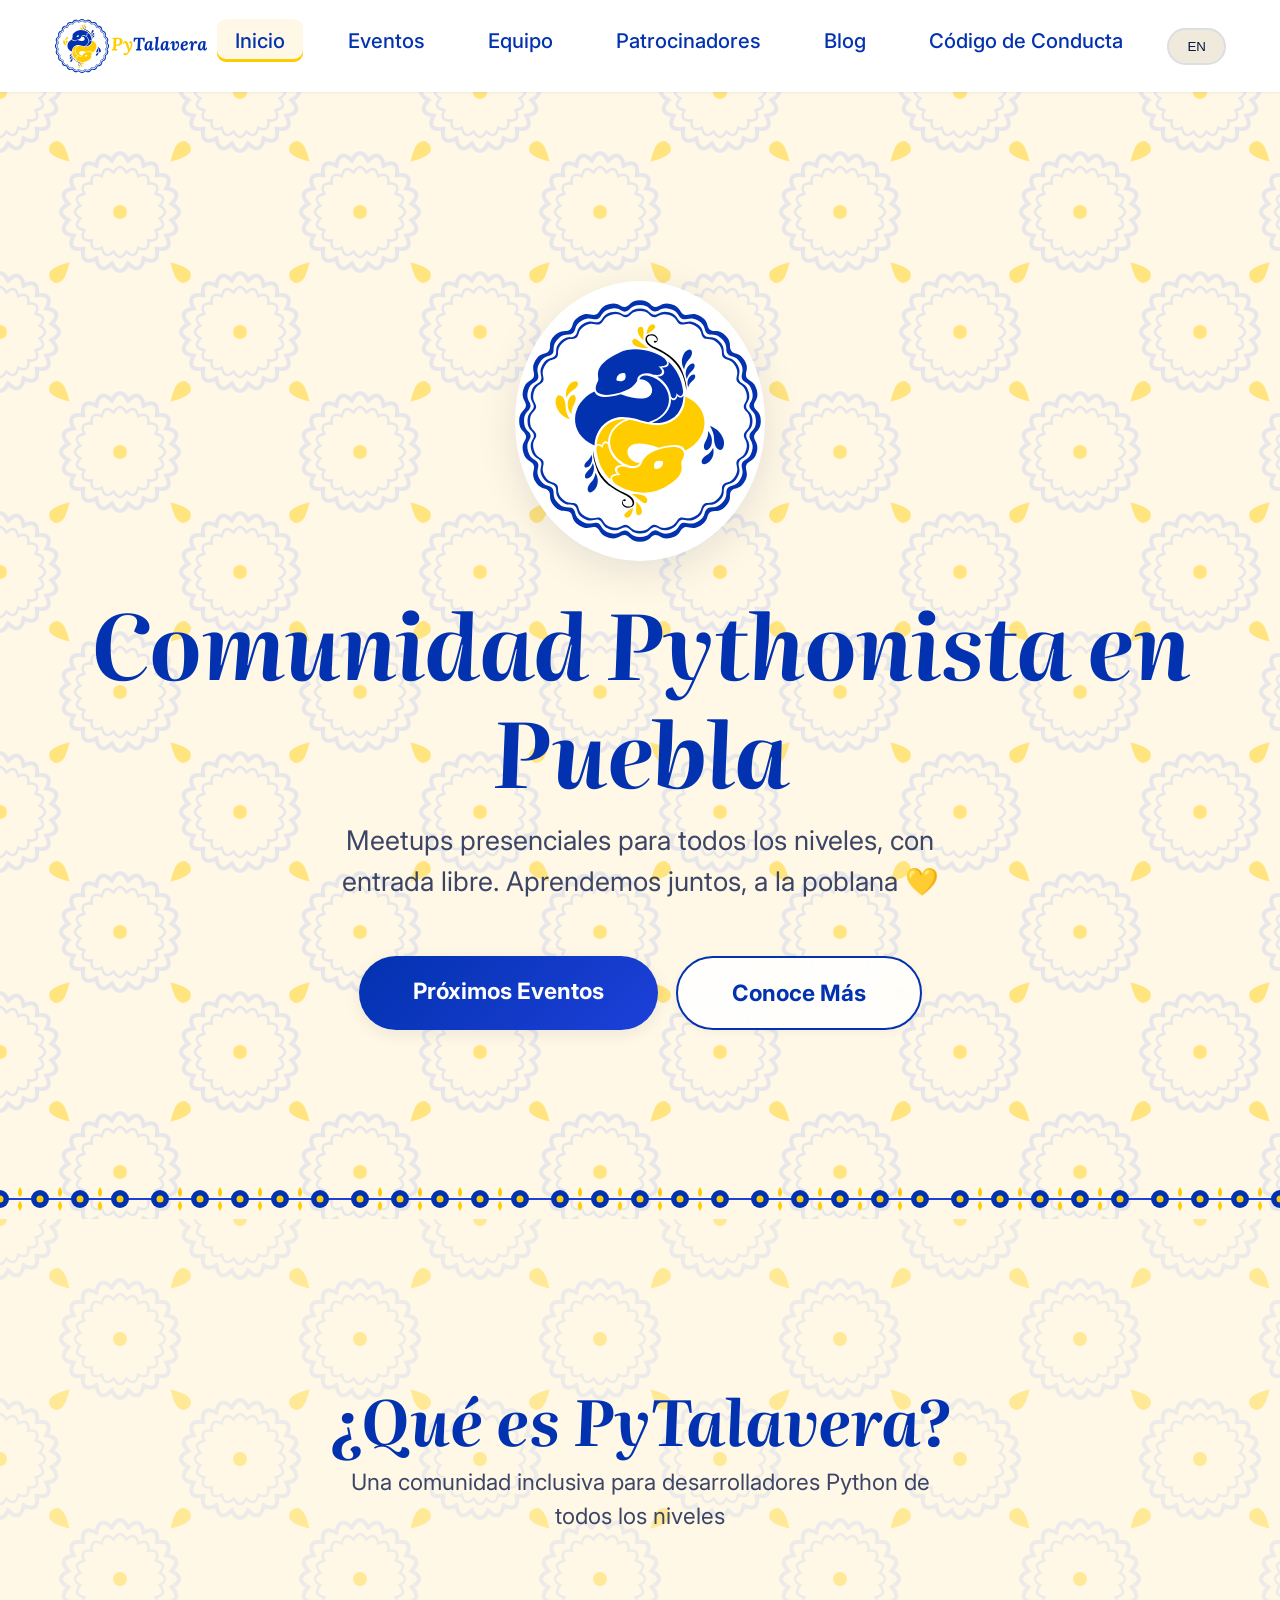
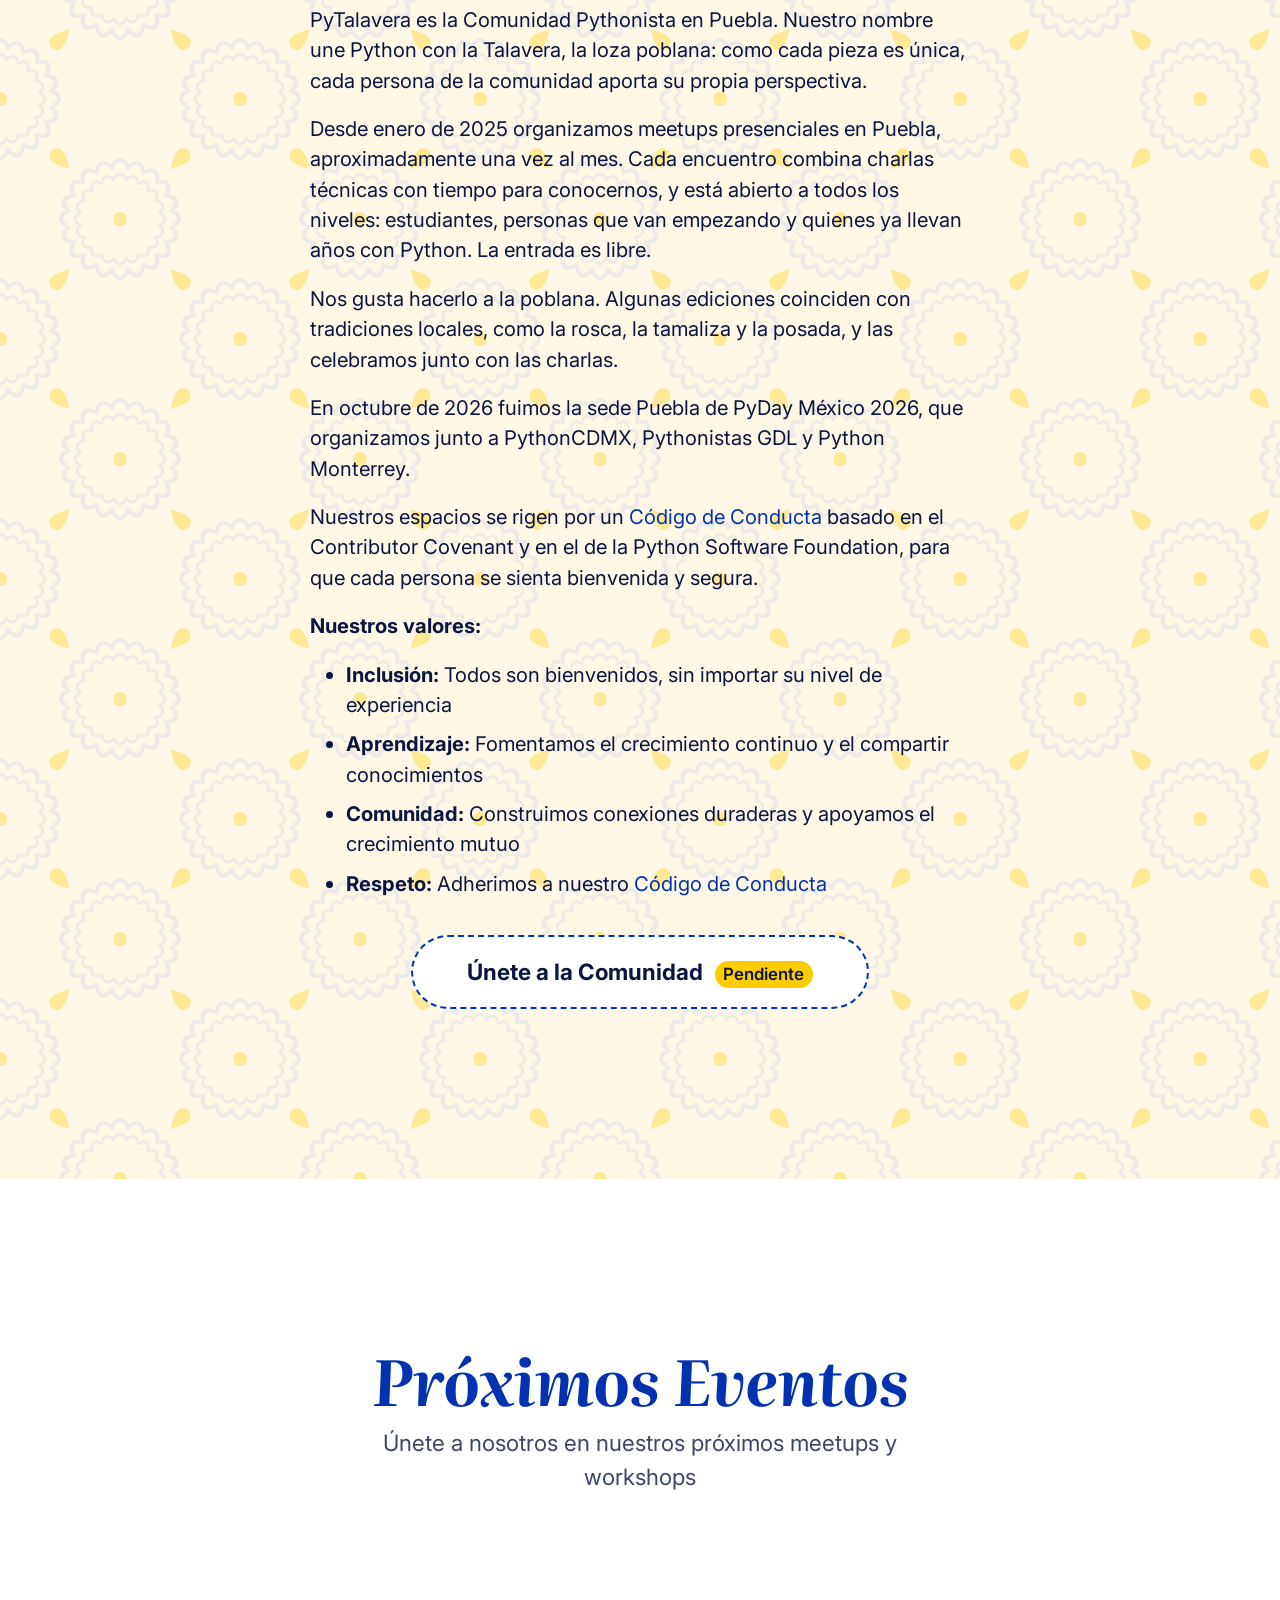
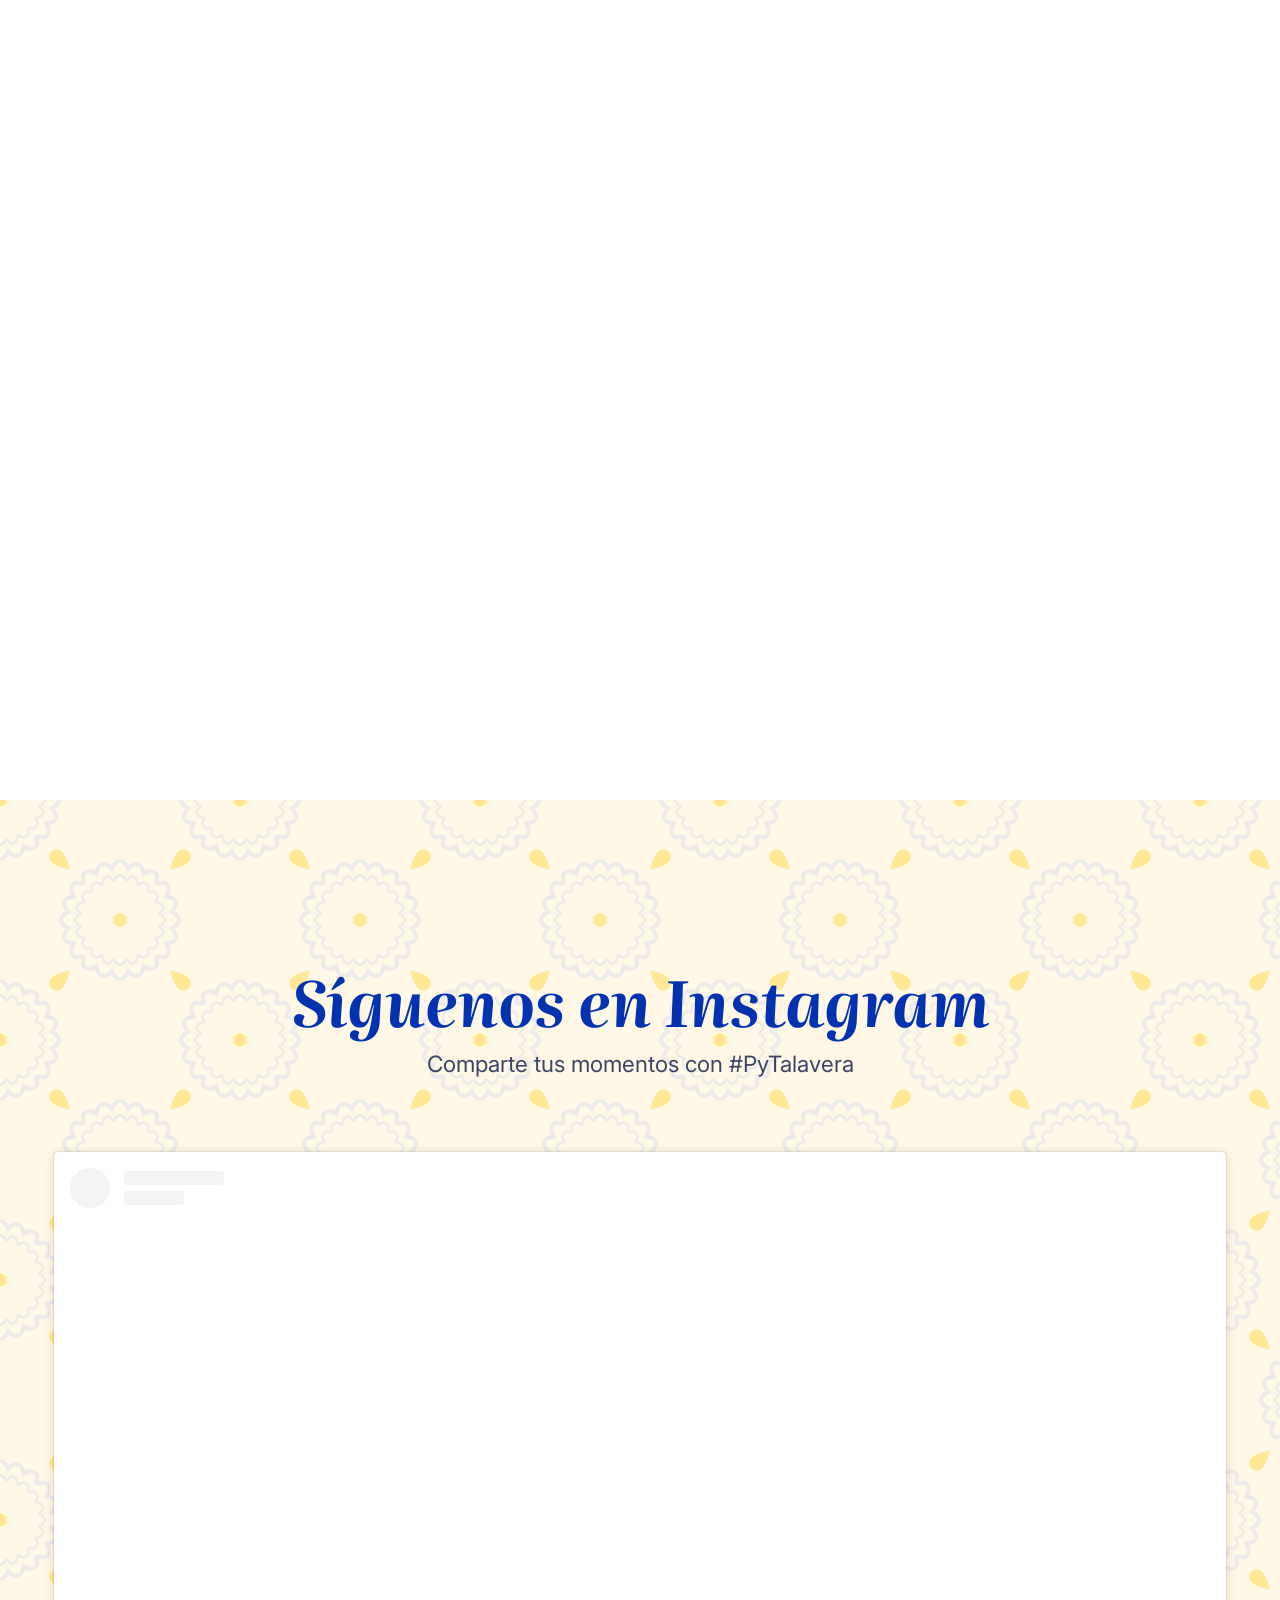
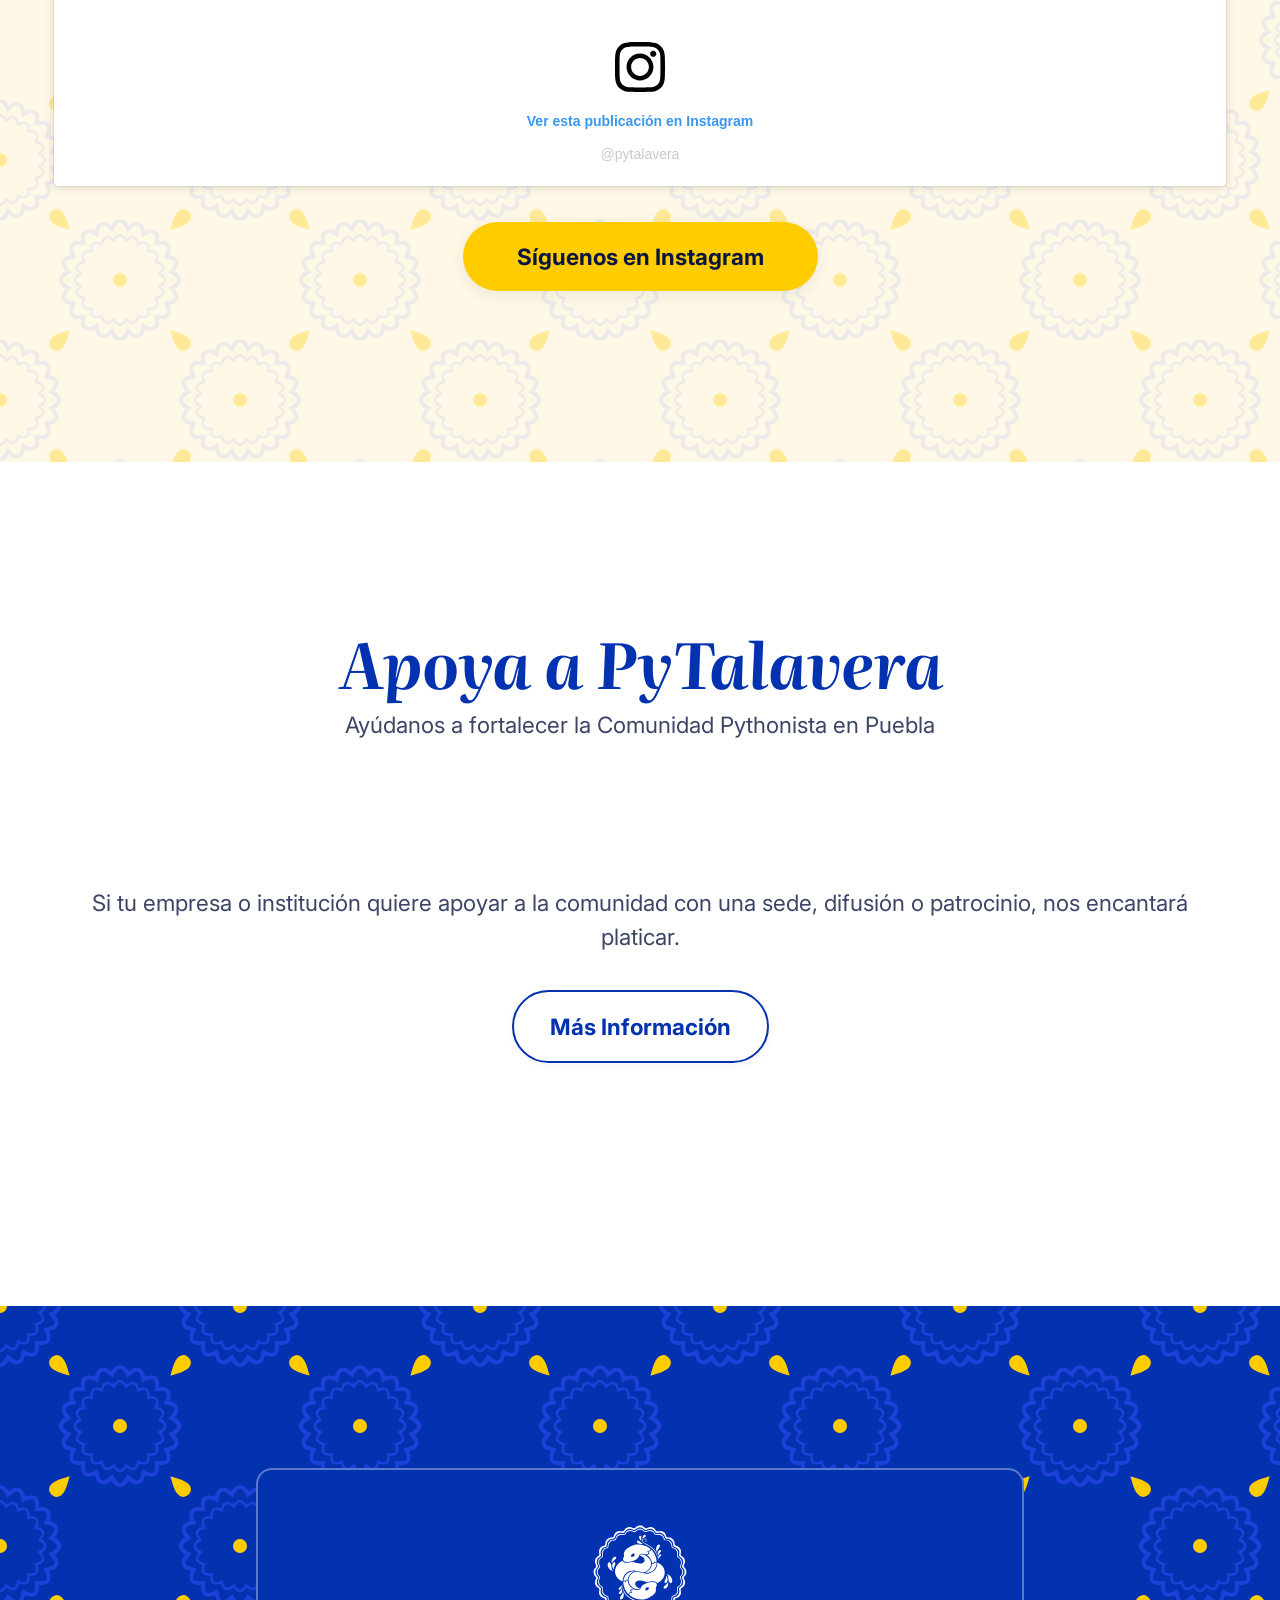
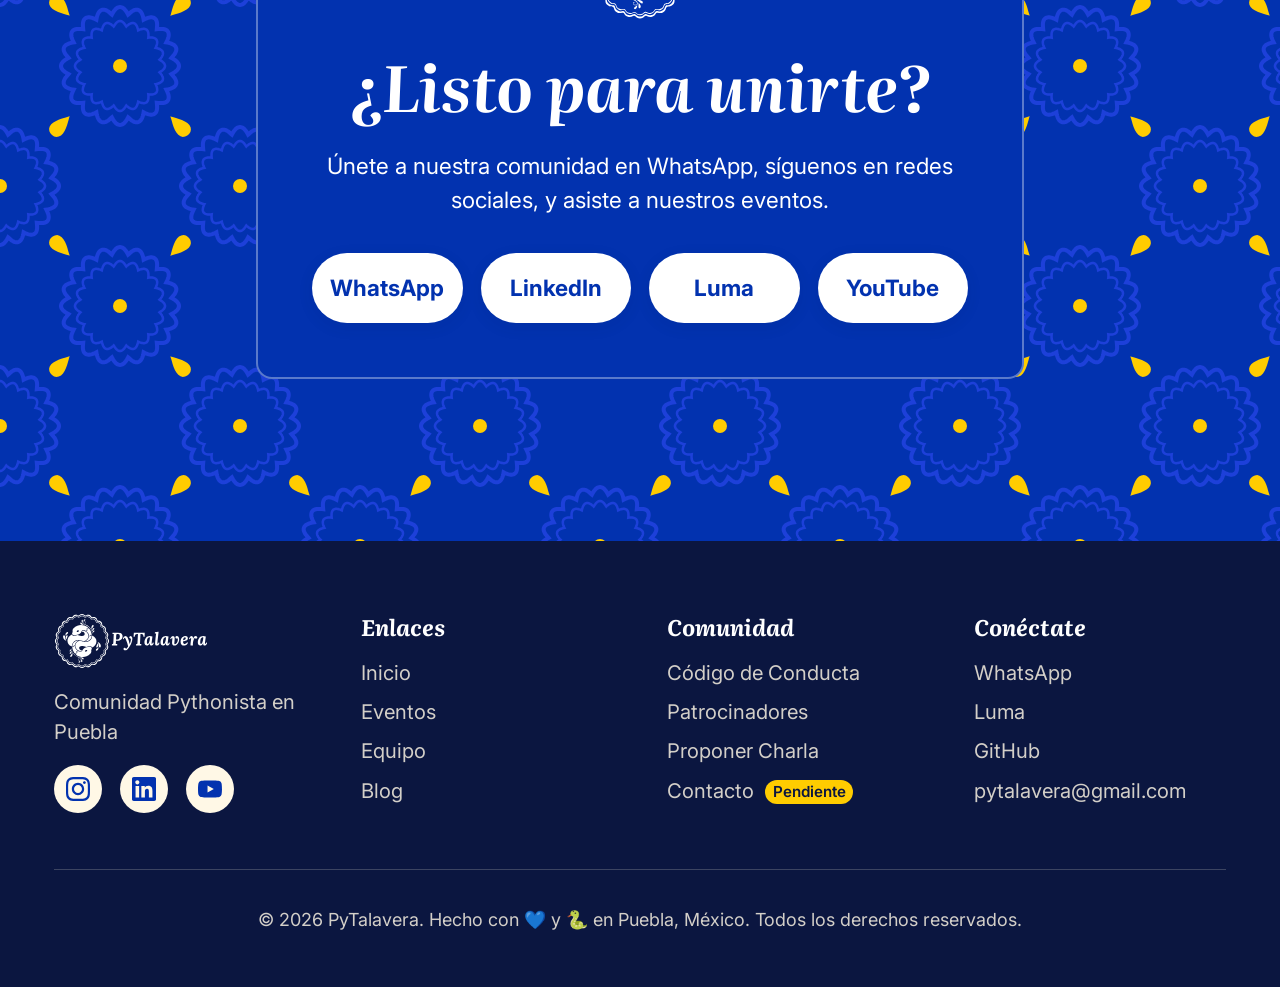
==== commit f5040cab: "Conecta el formulario de propuestas de charla" ====
--- a/index.html
+++ b/index.html
@@ -440,8 +440,8 @@
           <a href="codigo-de-conducta.html" data-lang="en">Code of Conduct</a>
           <a href="patrocinadores.html" data-lang="es">Patrocinadores</a>
           <a href="patrocinadores.html" data-lang="en">Sponsors</a>
-          <a class="is-pending" aria-disabled="true" data-pending="formulario-charlas" data-lang="es">Proponer Charla <span class="pending-tag">Pendiente</span></a>
-          <a class="is-pending" aria-disabled="true" data-pending="formulario-charlas" data-lang="en">Propose a Talk <span class="pending-tag">Pending</span></a>
+          <a href="https://forms.gle/mygVWEknGR1oRtJE6" target="_blank" rel="noopener" data-lang="es">Proponer Charla</a>
+          <a href="https://forms.gle/mygVWEknGR1oRtJE6" target="_blank" rel="noopener" data-lang="en">Propose a Talk</a>
           <a class="is-pending" aria-disabled="true" data-pending="formulario-contacto" data-lang="es">Contacto <span class="pending-tag">Pendiente</span></a>
           <a class="is-pending" aria-disabled="true" data-pending="formulario-contacto" data-lang="en">Contact <span class="pending-tag">Pending</span></a>
         </div>
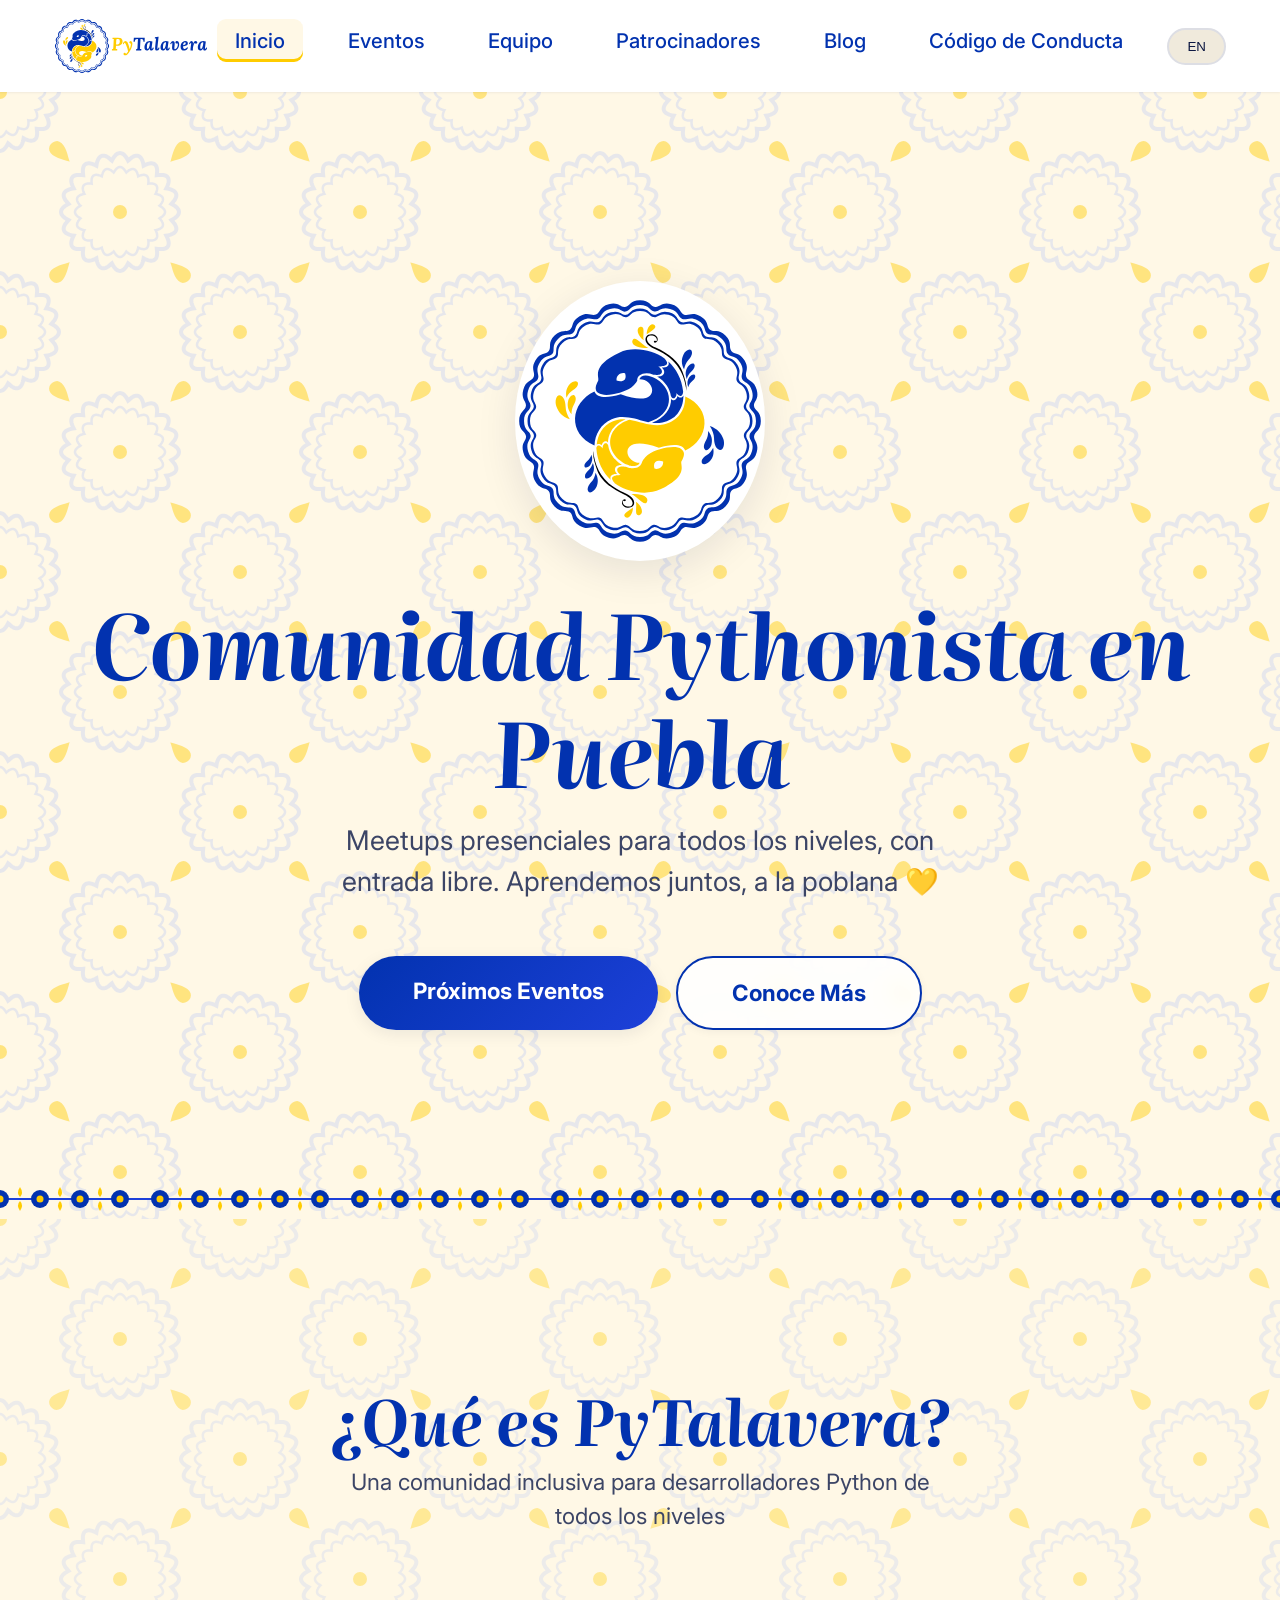
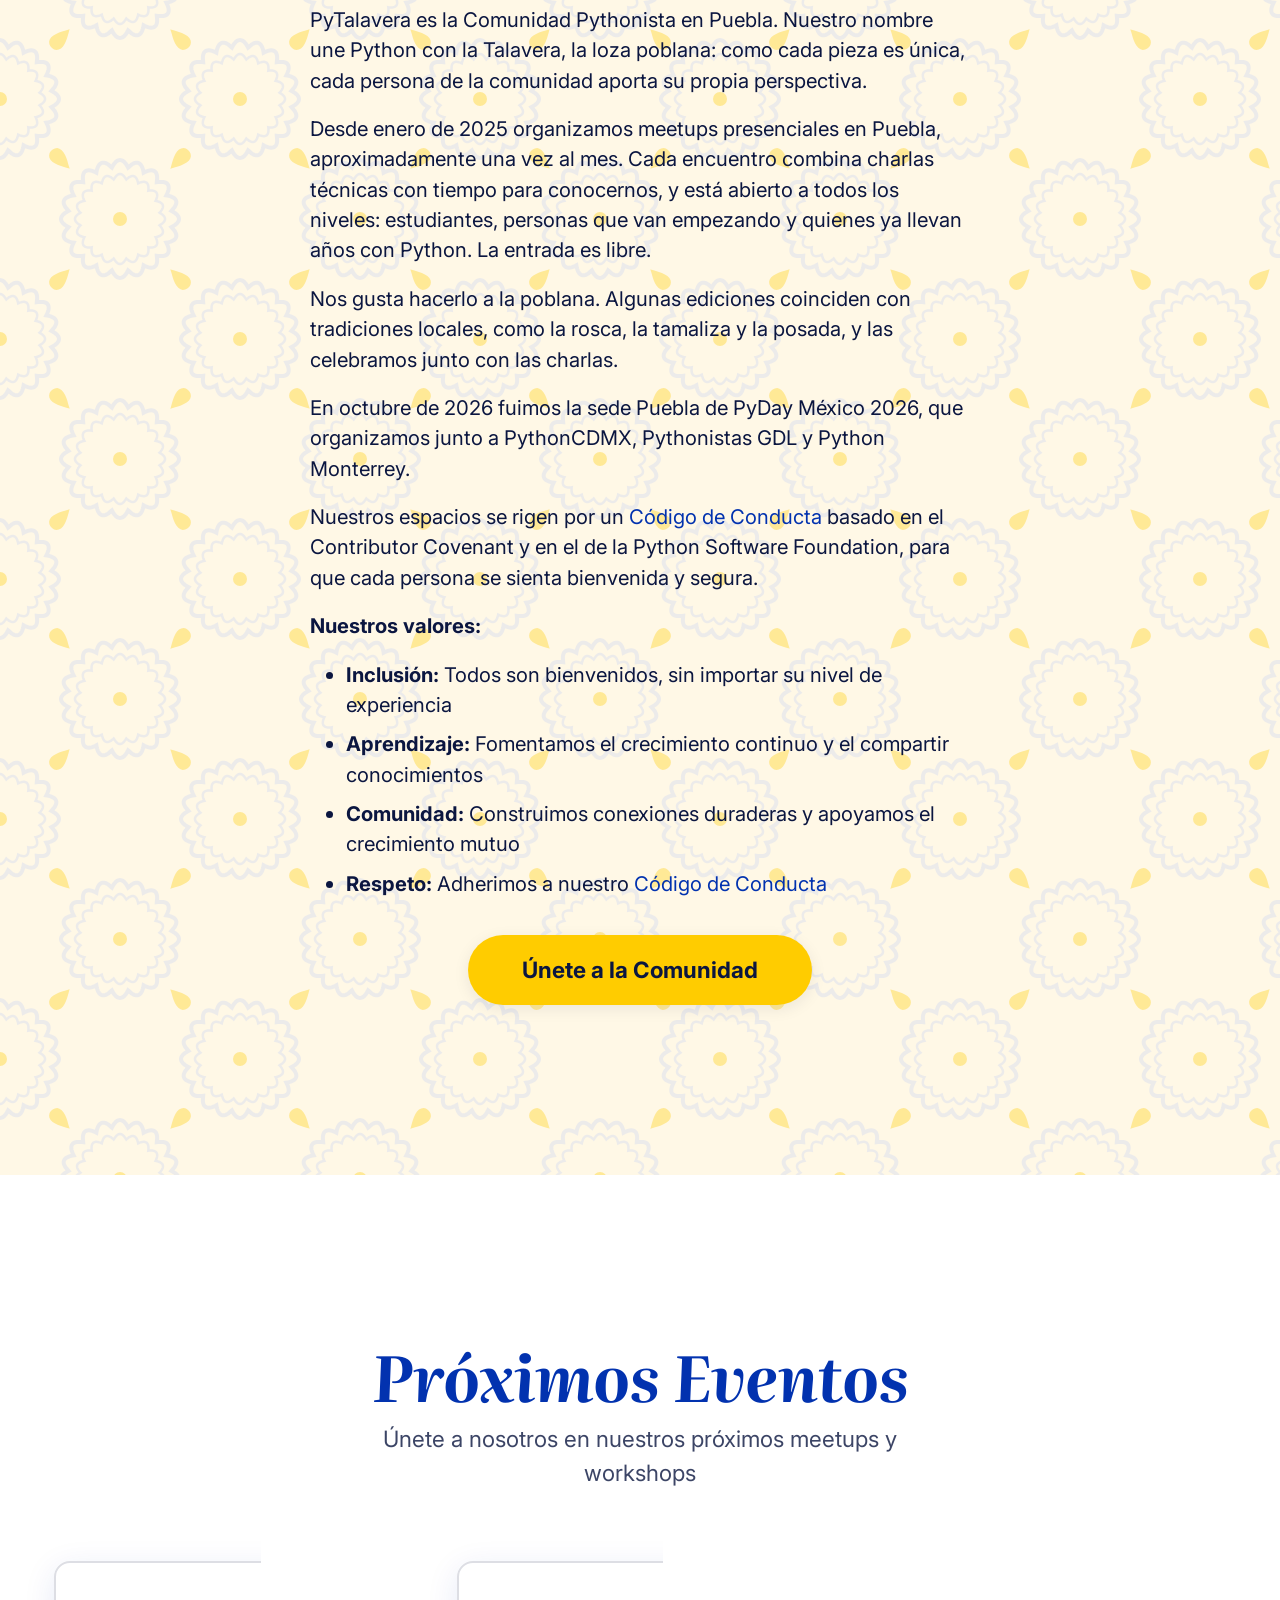
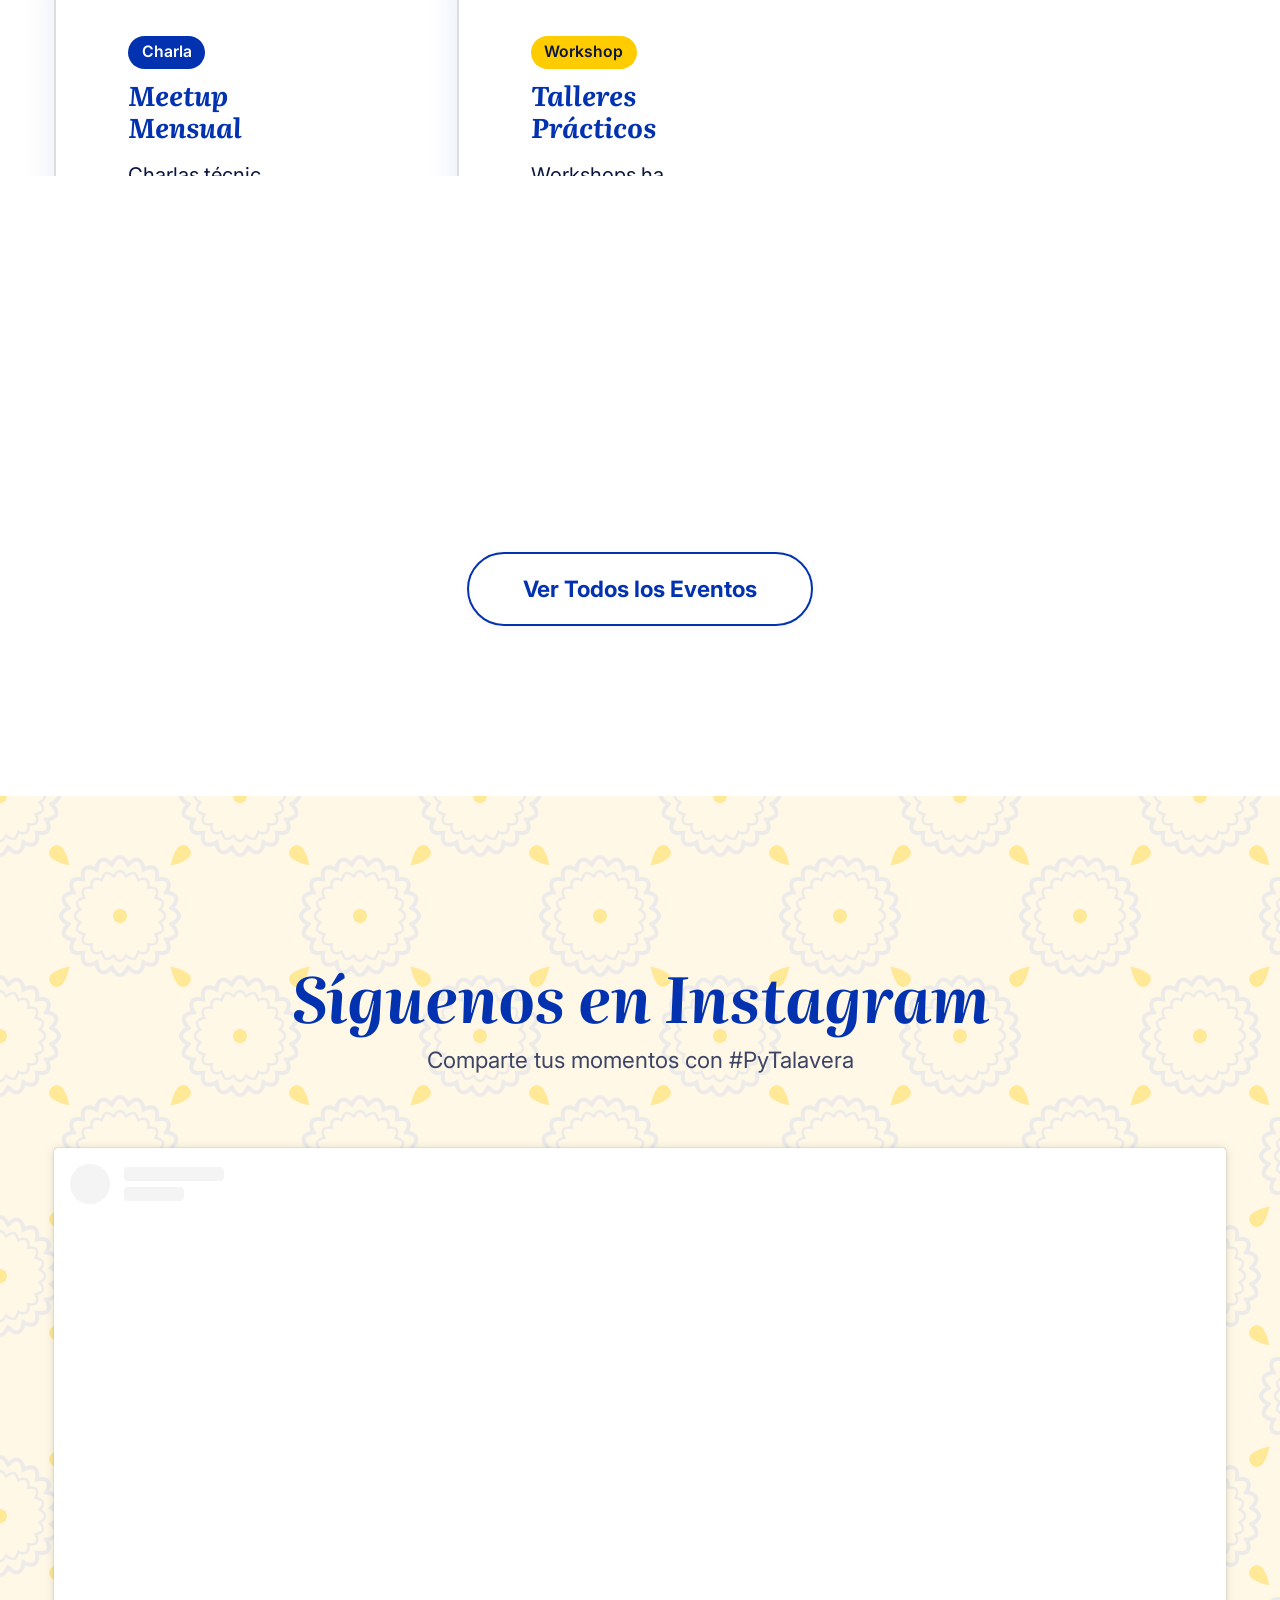
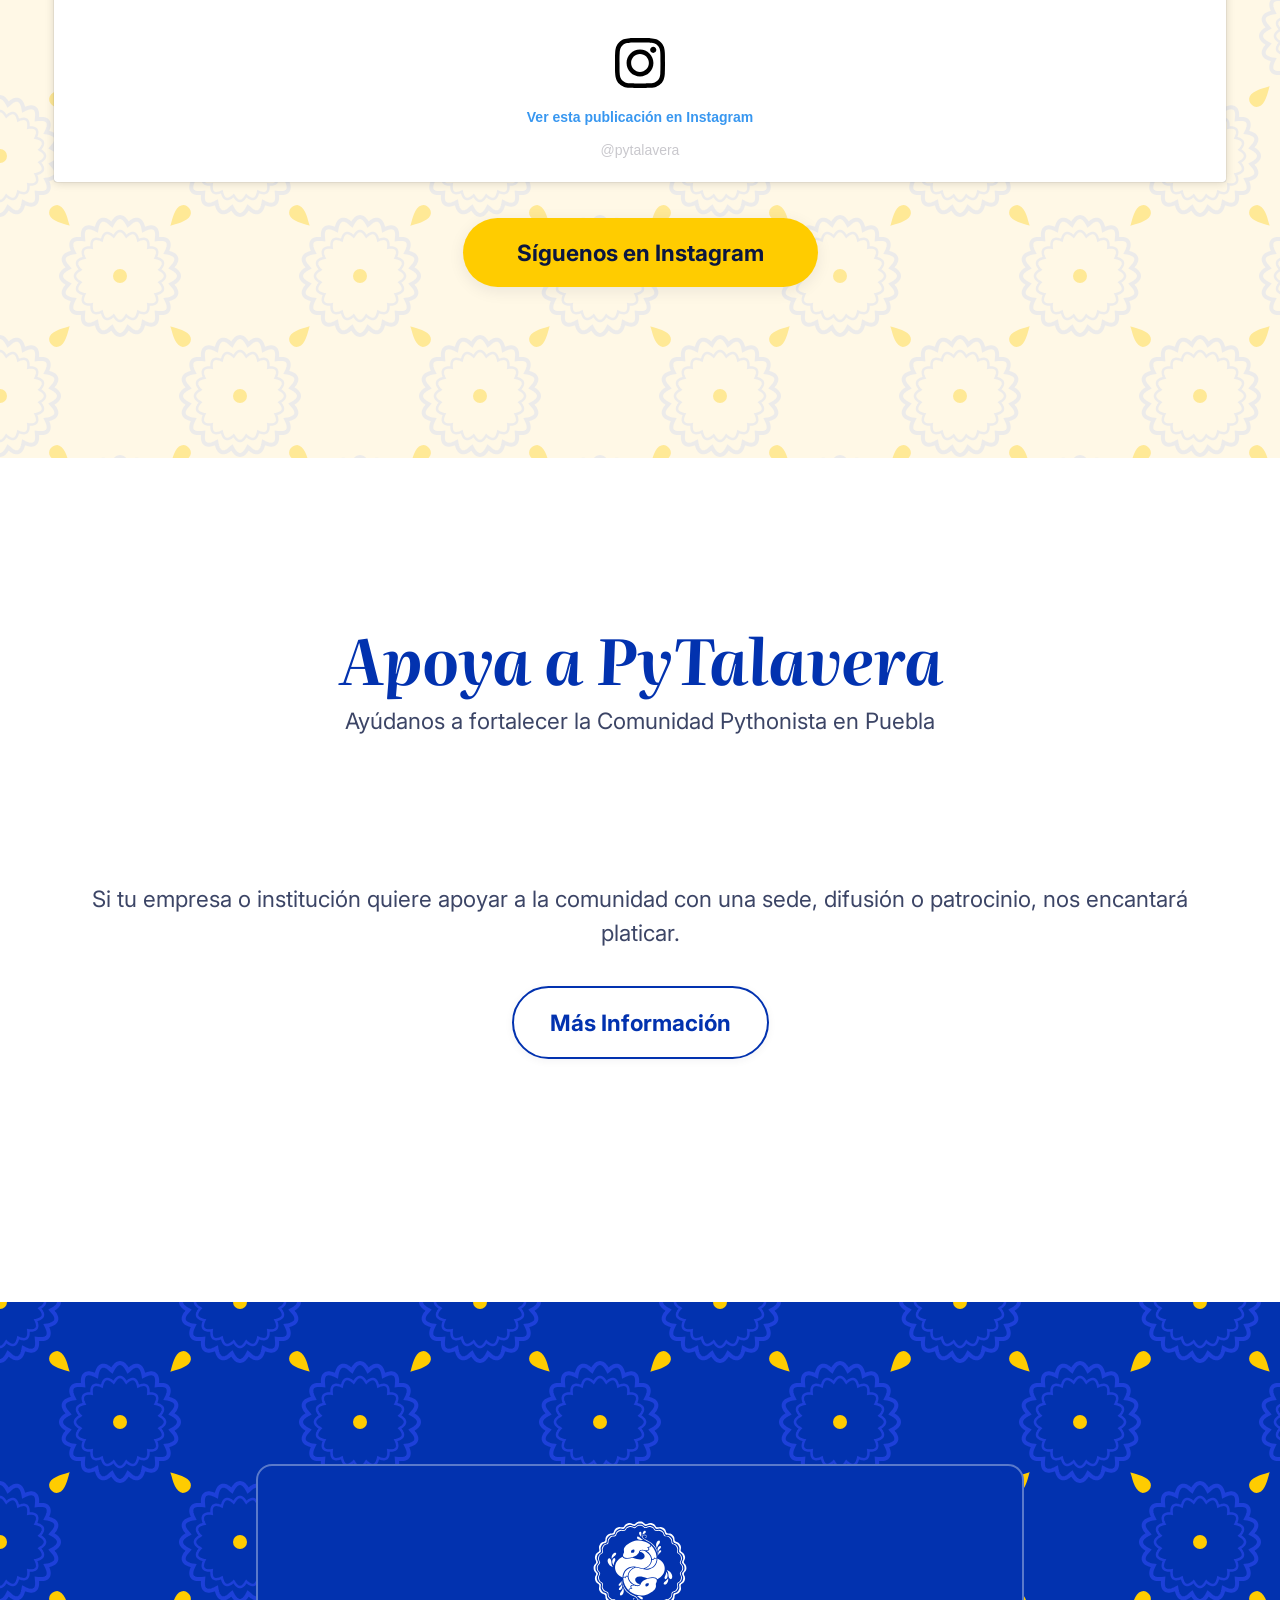
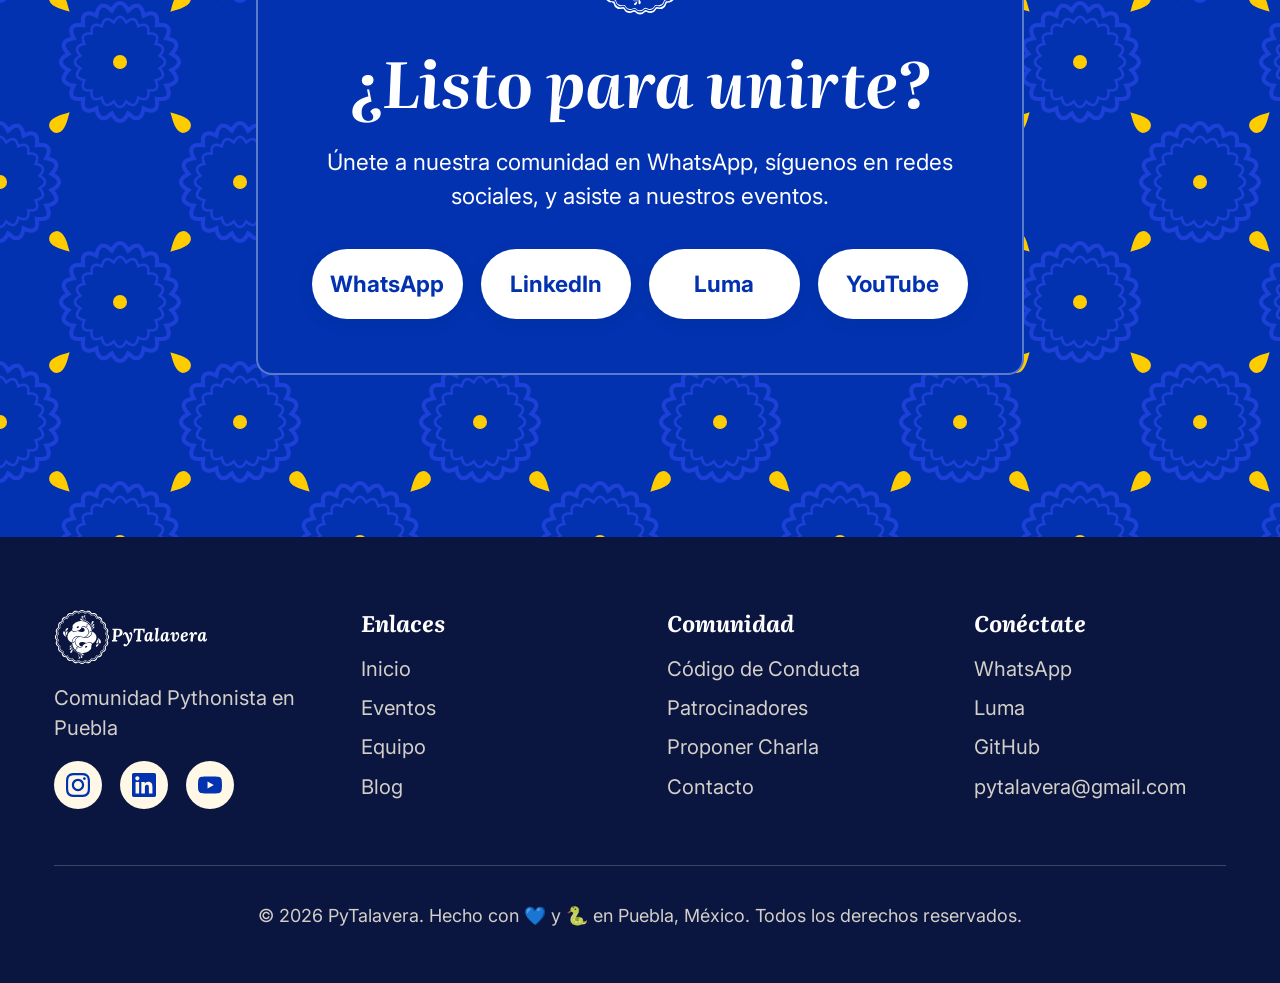
==== commit 1fb3e23b: "Contacto y patrocinio por correo a pytalavera@gmail.com" ====
--- a/index.html
+++ b/index.html
@@ -178,12 +178,9 @@
         </div>
 
         <div class="text-center mt-xl">
-          <!-- PENDIENTE: falta el enlace real del formulario (formulario-contacto); antes apuntaba a forms.google.com/your-contact-form-id -->
-          <a class="btn btn-secondary btn-large is-pending" aria-disabled="true" data-pending="formulario-contacto">
+          <a href="mailto:pytalavera@gmail.com?subject=Contacto%20PyTalavera" class="btn btn-secondary btn-large">
             <span data-lang="es">Únete a la Comunidad</span>
             <span data-lang="en">Join the Community</span>
-            <span data-lang="es"><span class="pending-tag">Pendiente</span></span>
-            <span data-lang="en"><span class="pending-tag">Pending</span></span>
           </a>
         </div>
       </div>
@@ -442,8 +439,8 @@
           <a href="patrocinadores.html" data-lang="en">Sponsors</a>
           <a href="https://forms.gle/mygVWEknGR1oRtJE6" target="_blank" rel="noopener" data-lang="es">Proponer Charla</a>
           <a href="https://forms.gle/mygVWEknGR1oRtJE6" target="_blank" rel="noopener" data-lang="en">Propose a Talk</a>
-          <a class="is-pending" aria-disabled="true" data-pending="formulario-contacto" data-lang="es">Contacto <span class="pending-tag">Pendiente</span></a>
-          <a class="is-pending" aria-disabled="true" data-pending="formulario-contacto" data-lang="en">Contact <span class="pending-tag">Pending</span></a>
+          <a href="mailto:pytalavera@gmail.com?subject=Contacto%20PyTalavera" data-lang="es">Contacto</a>
+          <a href="mailto:pytalavera@gmail.com?subject=Contacto%20PyTalavera" data-lang="en">Contact</a>
         </div>
 
         <!-- Connect Column -->
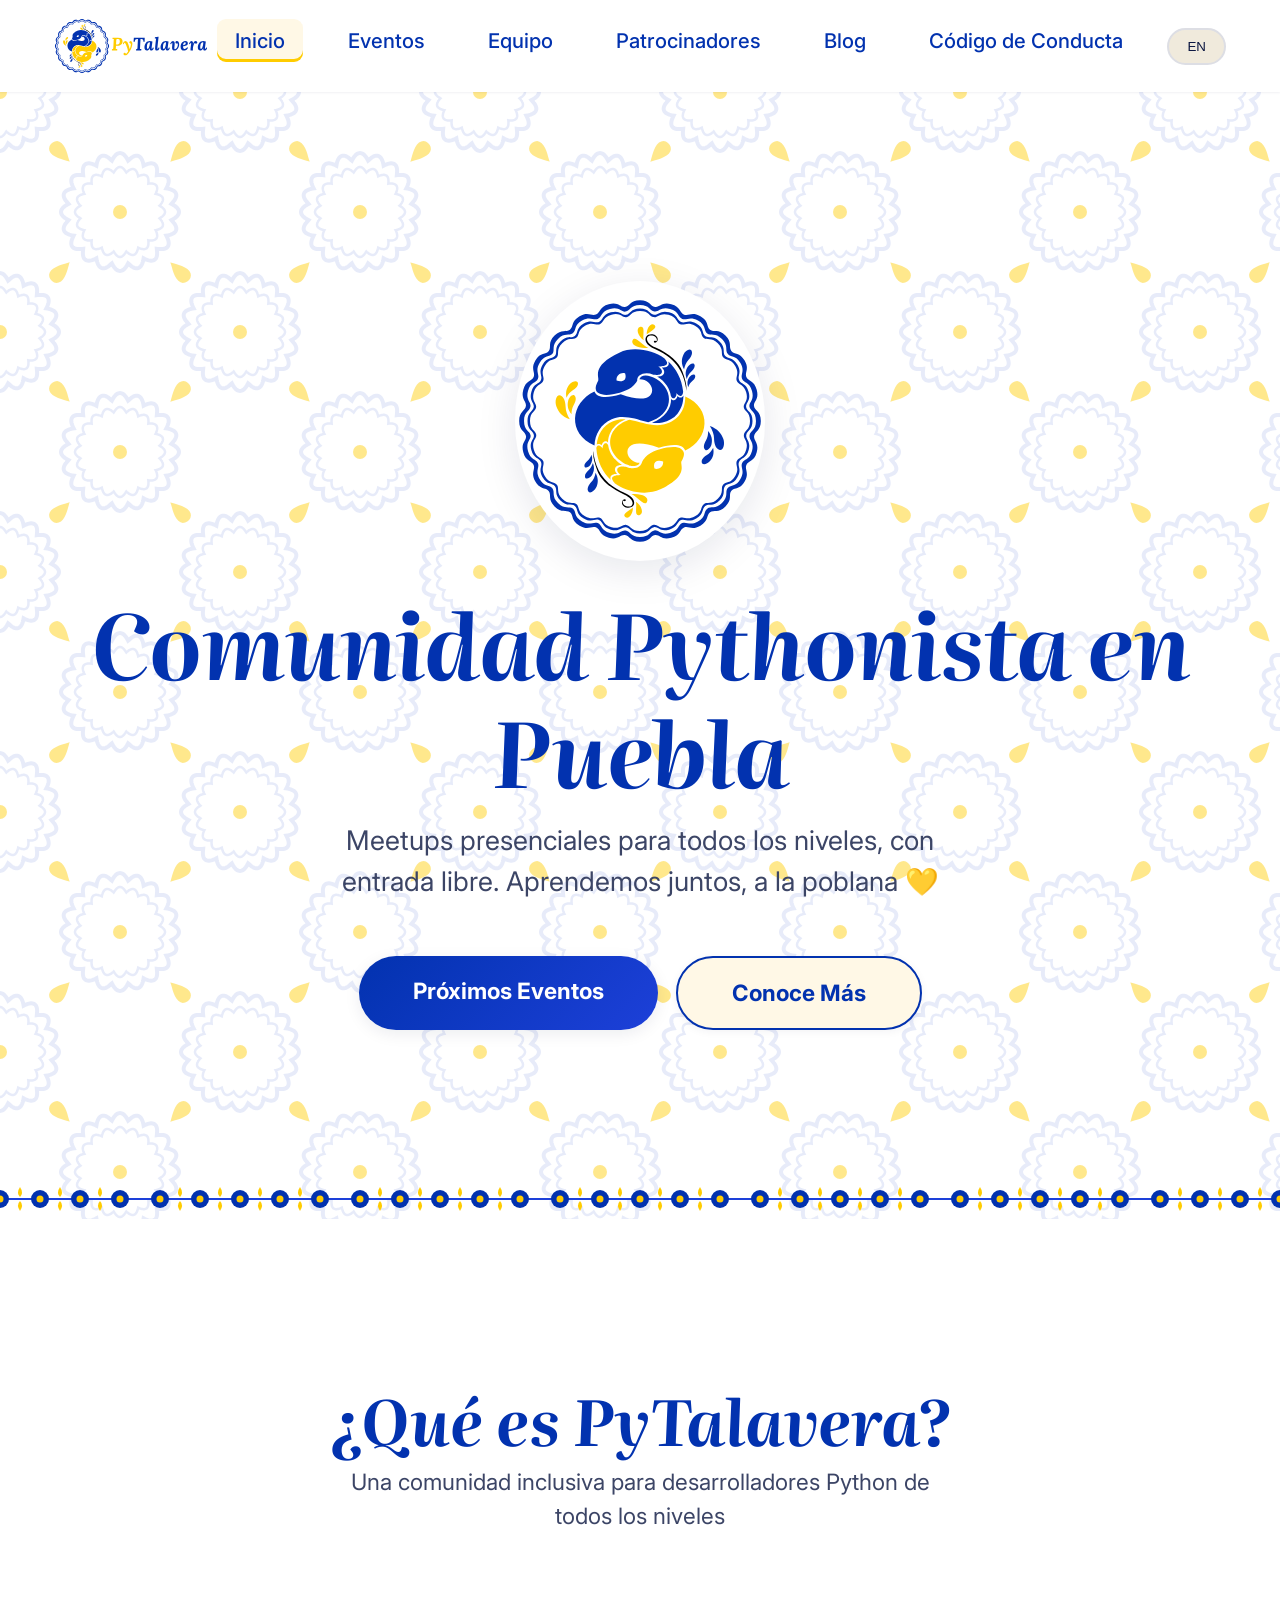
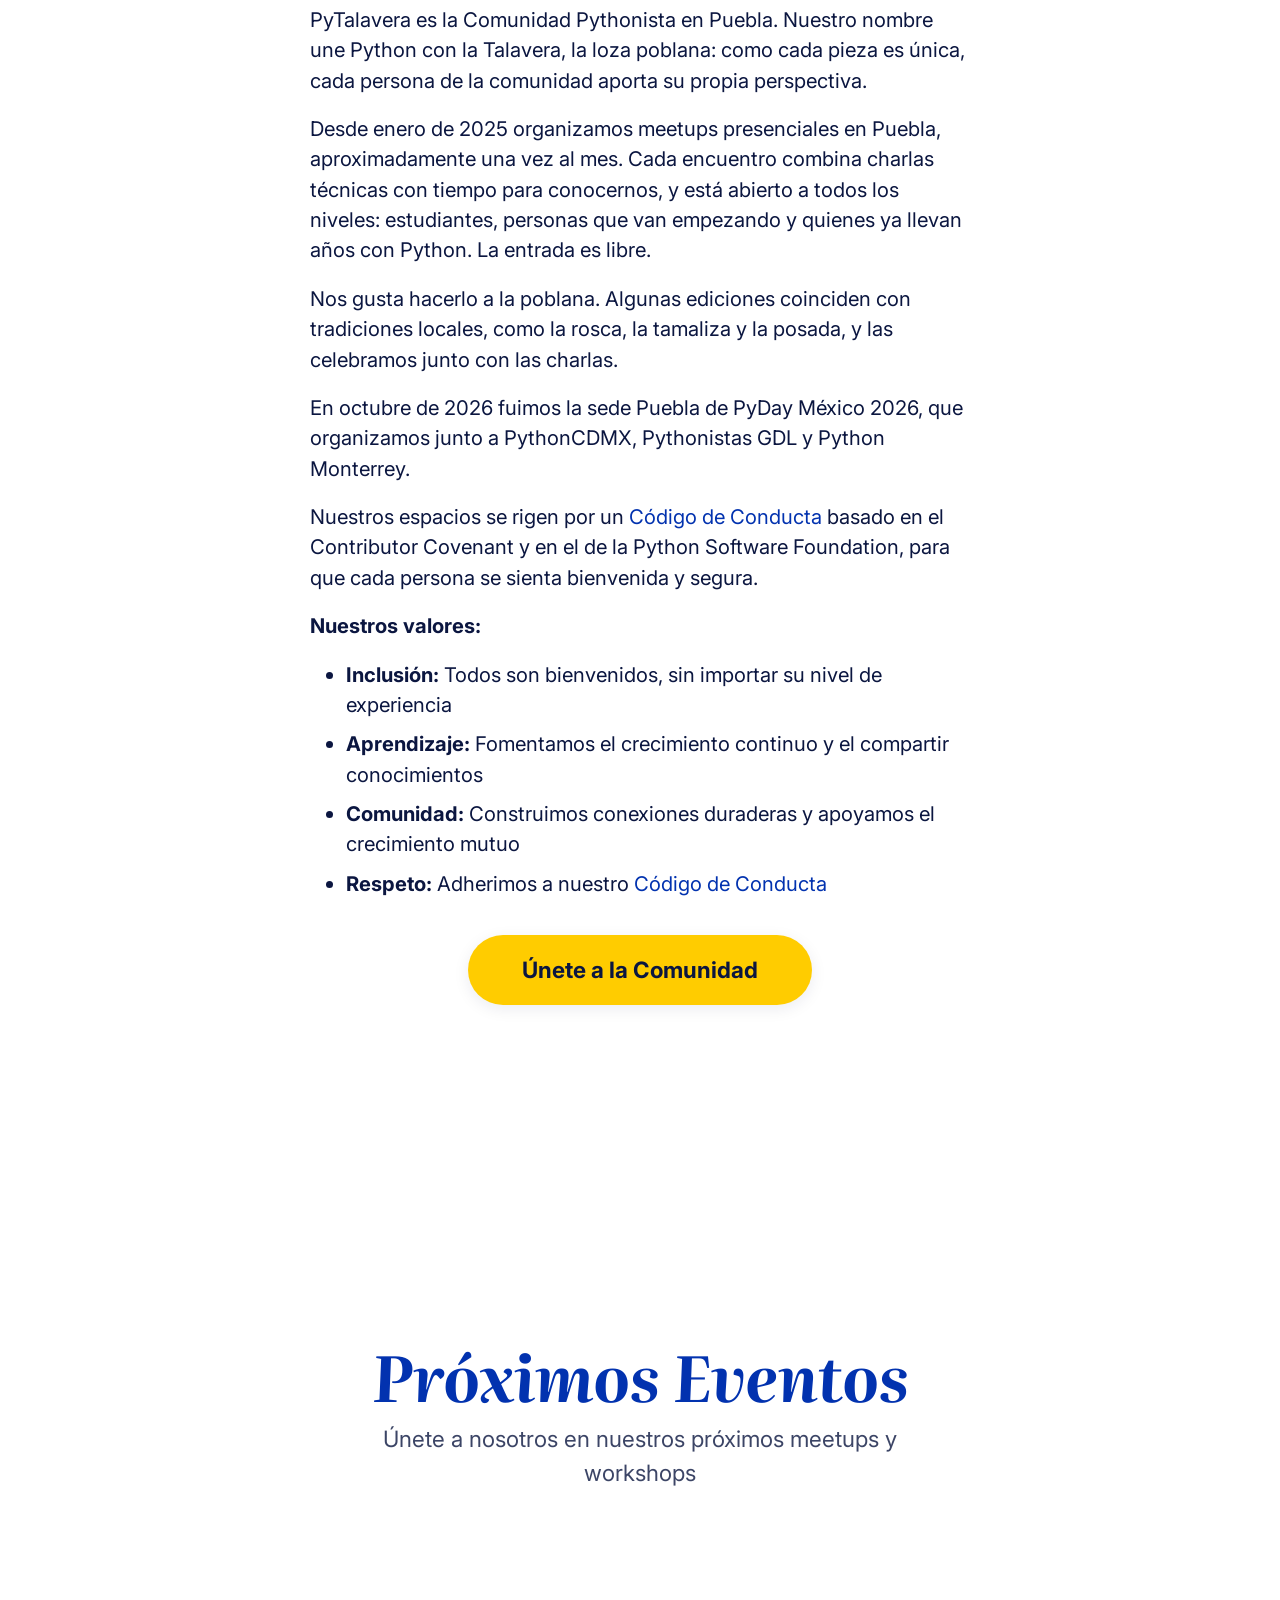
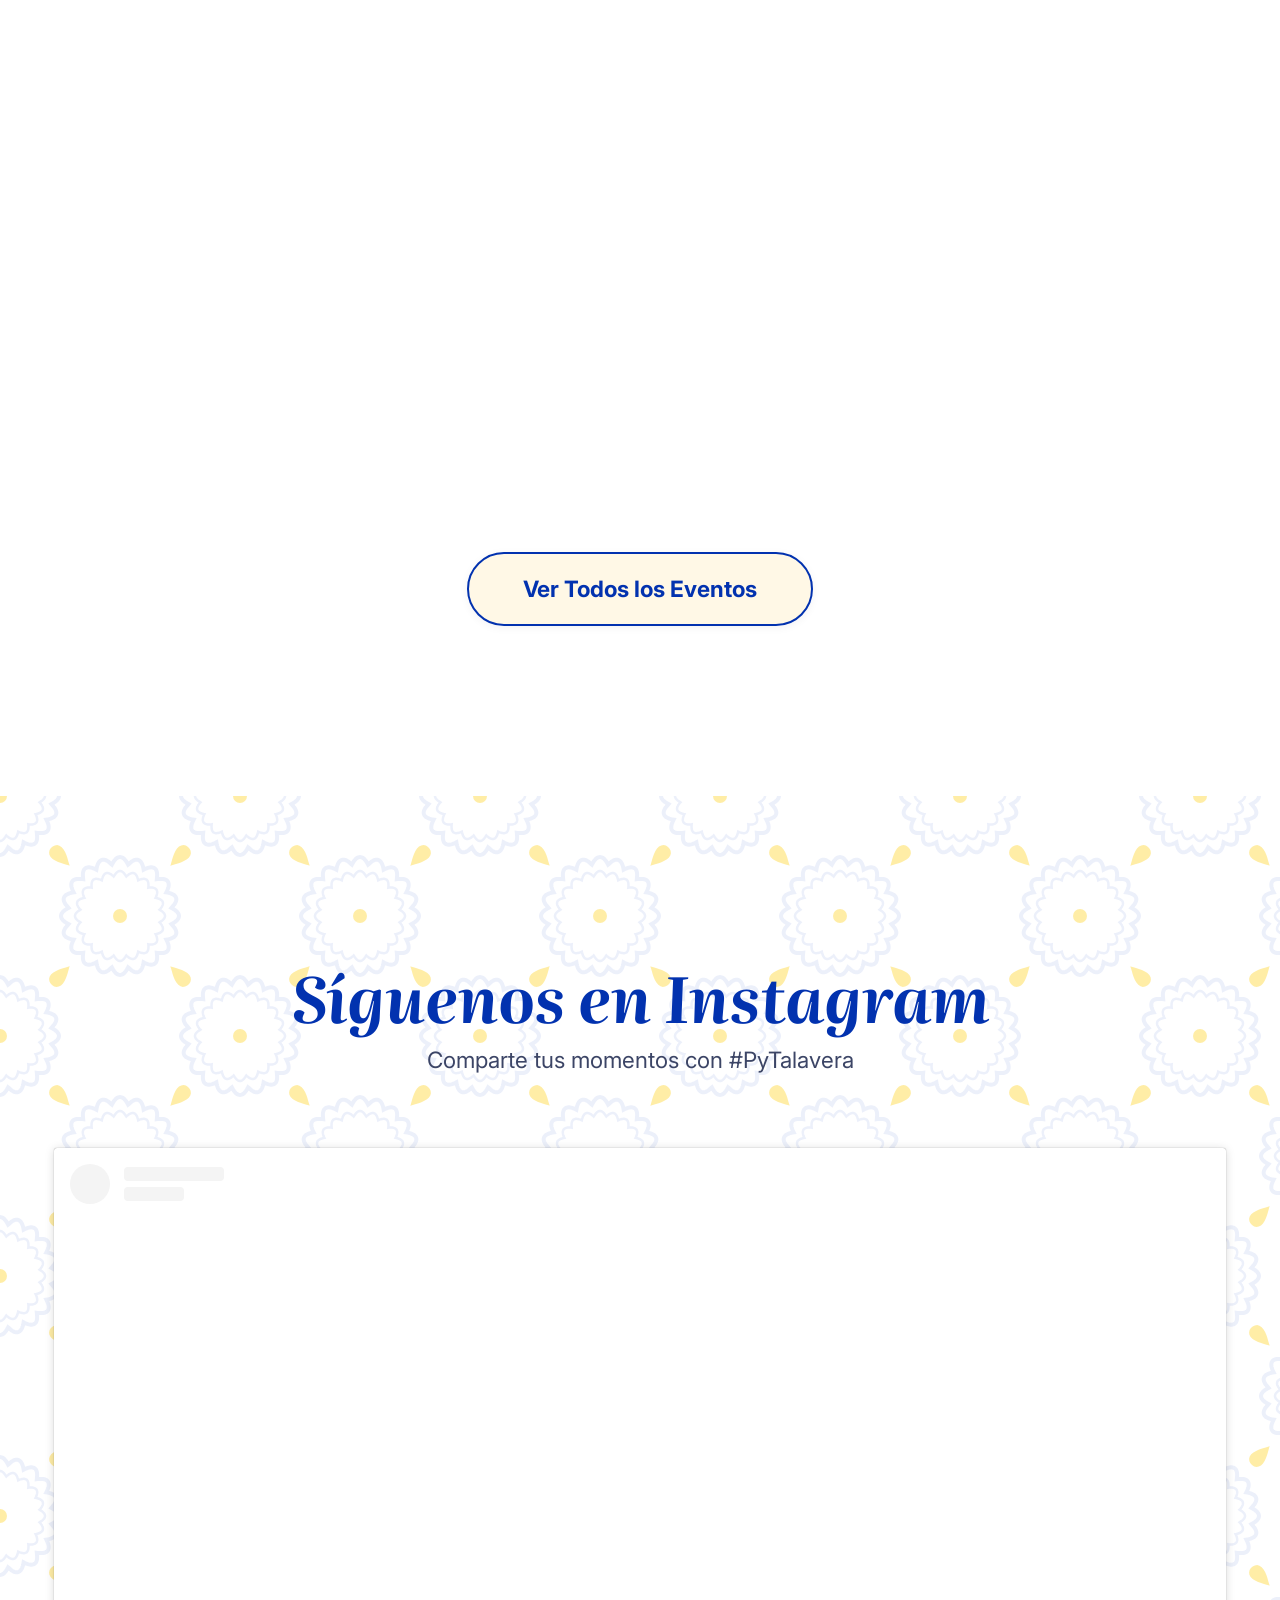
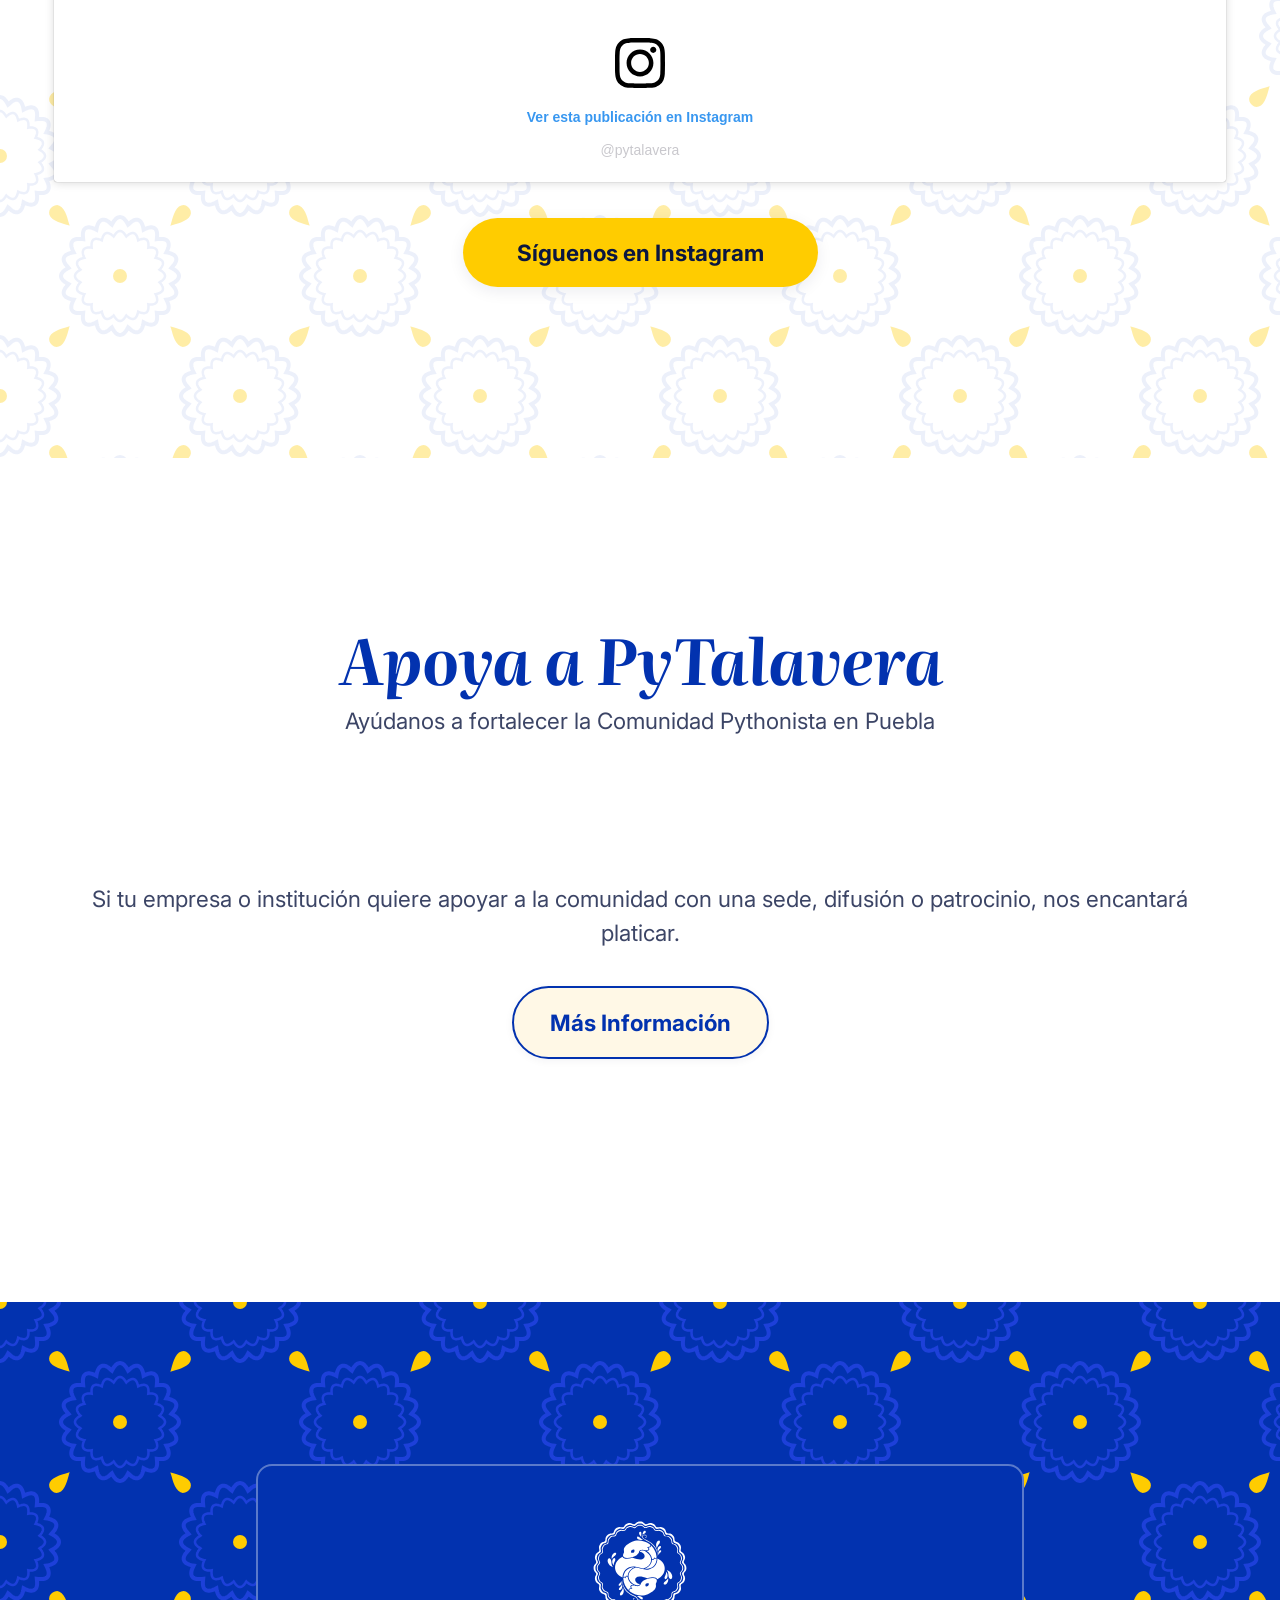
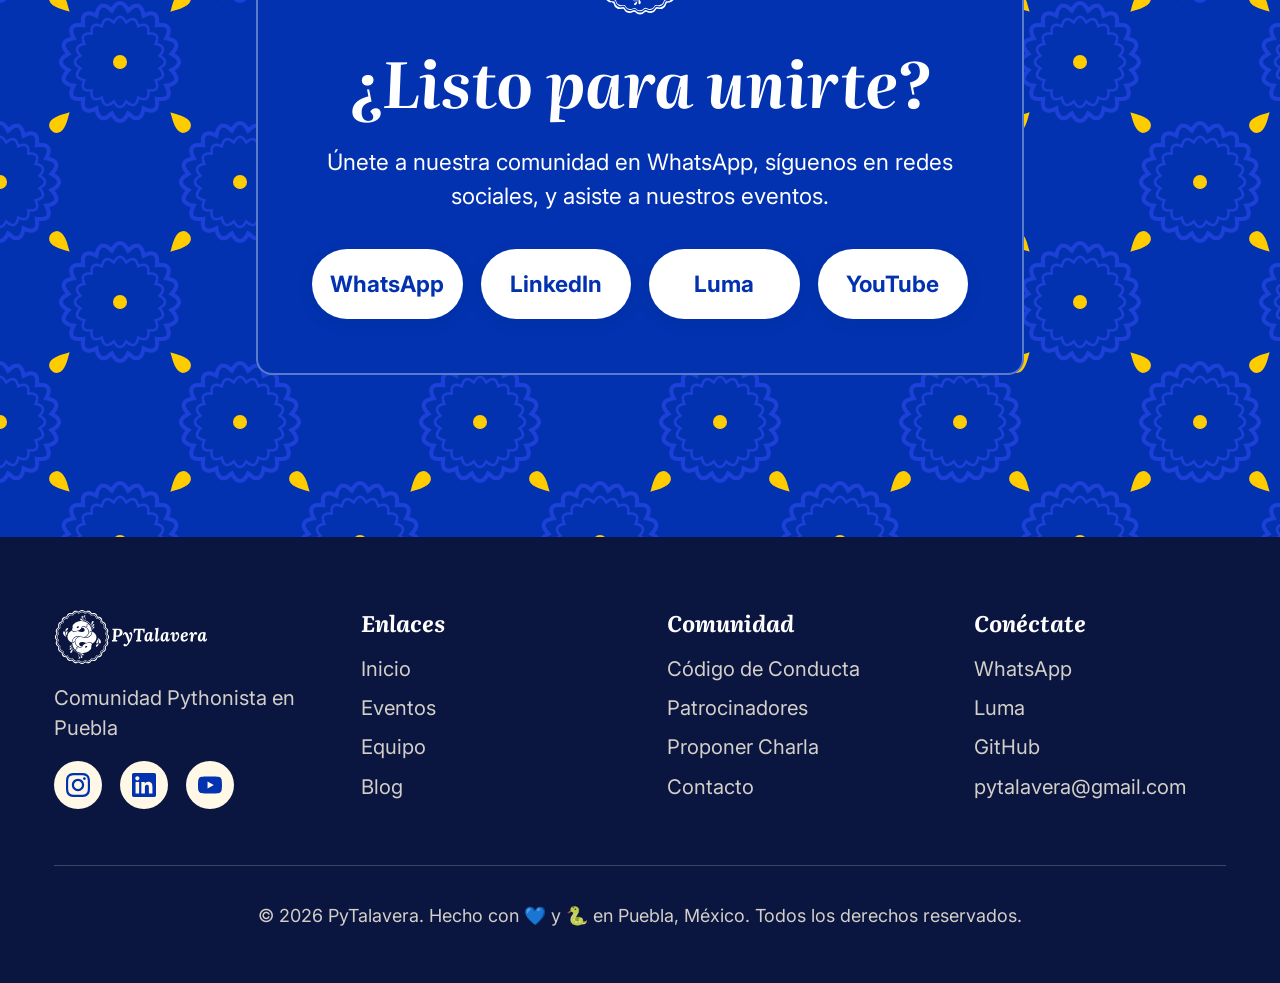
==== commit f06f88f8: "Fondo blanco con acentos crema y primera ficha del equipo - Fondo general blanco; crema solo para ta" ====
--- a/index.html
+++ b/index.html
@@ -132,7 +132,7 @@
     </section>
 
     <!-- About Section -->
-    <section id="about" class="talavera-bg">
+    <section id="about">
       <div class="container container-md">
         <div class="section-header">
           <h2>
--- a/css/main.css
+++ b/css/main.css
@@ -114,8 +114,8 @@
   --gradient-rainbow: linear-gradient(90deg, var(--pt-azul) 0%, var(--pt-azul-brillante) 45%, var(--pt-amarillo) 100%);
 
   /* Glassmorphism */
-  --glass-bg: rgba(255, 255, 255, 0.85);
-  --glass-border: rgba(11, 22, 64, 0.08);
+  --glass-bg: var(--pt-crema);
+  --glass-border: rgba(11, 22, 64, 0.06);
   --glass-blur: blur(10px);
 
   /* Transitions */
@@ -277,7 +277,12 @@
   padding: var(--spacing-4xl) 0;
 }
 
+/* Fondo general blanco; la crema queda para acentos (tarjetas, franjas puntuales) */
 section:nth-child(even) {
+  background-color: var(--color-background);
+}
+
+.section-crema {
   background-color: var(--color-surface-alt);
 }
 
@@ -679,7 +684,7 @@
   display: flex;
   align-items: center;
   justify-content: center;
-  background-color: var(--pt-crema);
+  background-color: var(--color-background);
   padding: var(--spacing-4xl) 0;
   text-align: center;
   position: relative;
@@ -693,7 +698,7 @@
   left: 0;
   right: 0;
   bottom: 0;
-  background-image: url('../assets/images/talavera-patterns/patron-talavera-tile-crema.svg');
+  background-image: url('../assets/images/talavera-patterns/patron-talavera-tile-blanco.svg');
   background-size: 240px 240px;
   opacity: 0.45;
   z-index: 0;
--- a/css/talavera-patterns.css
+++ b/css/talavera-patterns.css
@@ -94,7 +94,7 @@
   left: 0;
   right: 0;
   bottom: 0;
-  background-image: url('../assets/images/talavera-patterns/patron-talavera-tile-crema.svg');
+  background-image: url('../assets/images/talavera-patterns/patron-talavera-tile-blanco.svg');
   background-repeat: repeat;
   background-size: 240px 240px;
   opacity: 0.35;
@@ -496,3 +496,18 @@
   background-color: var(--color-primary);
   color: var(--white);
 }
+
+/* Team grid: centered cards, fixed width, works with 1 to n members */
+.grid.team-grid {
+  grid-template-columns: repeat(auto-fit, minmax(280px, 340px));
+  justify-content: center;
+}
+
+.team-member-card h3 {
+  font-size: var(--font-size-xl);
+  line-height: 1.2;
+}
+
+.card.team-member-card {
+  padding: var(--spacing-xl) var(--spacing-lg);
+}
--- a/css/main.css
+++ b/css/main.css
@@ -114,8 +114,8 @@
   --gradient-rainbow: linear-gradient(90deg, var(--pt-azul) 0%, var(--pt-azul-brillante) 45%, var(--pt-amarillo) 100%);
 
   /* Glassmorphism */
-  --glass-bg: rgba(255, 255, 255, 0.85);
-  --glass-border: rgba(11, 22, 64, 0.08);
+  --glass-bg: var(--pt-crema);
+  --glass-border: rgba(11, 22, 64, 0.06);
   --glass-blur: blur(10px);
 
   /* Transitions */
@@ -277,7 +277,12 @@
   padding: var(--spacing-4xl) 0;
 }
 
+/* Fondo general blanco; la crema queda para acentos (tarjetas, franjas puntuales) */
 section:nth-child(even) {
+  background-color: var(--color-background);
+}
+
+.section-crema {
   background-color: var(--color-surface-alt);
 }
 
@@ -679,7 +684,7 @@
   display: flex;
   align-items: center;
   justify-content: center;
-  background-color: var(--pt-crema);
+  background-color: var(--color-background);
   padding: var(--spacing-4xl) 0;
   text-align: center;
   position: relative;
@@ -693,7 +698,7 @@
   left: 0;
   right: 0;
   bottom: 0;
-  background-image: url('../assets/images/talavera-patterns/patron-talavera-tile-crema.svg');
+  background-image: url('../assets/images/talavera-patterns/patron-talavera-tile-blanco.svg');
   background-size: 240px 240px;
   opacity: 0.45;
   z-index: 0;
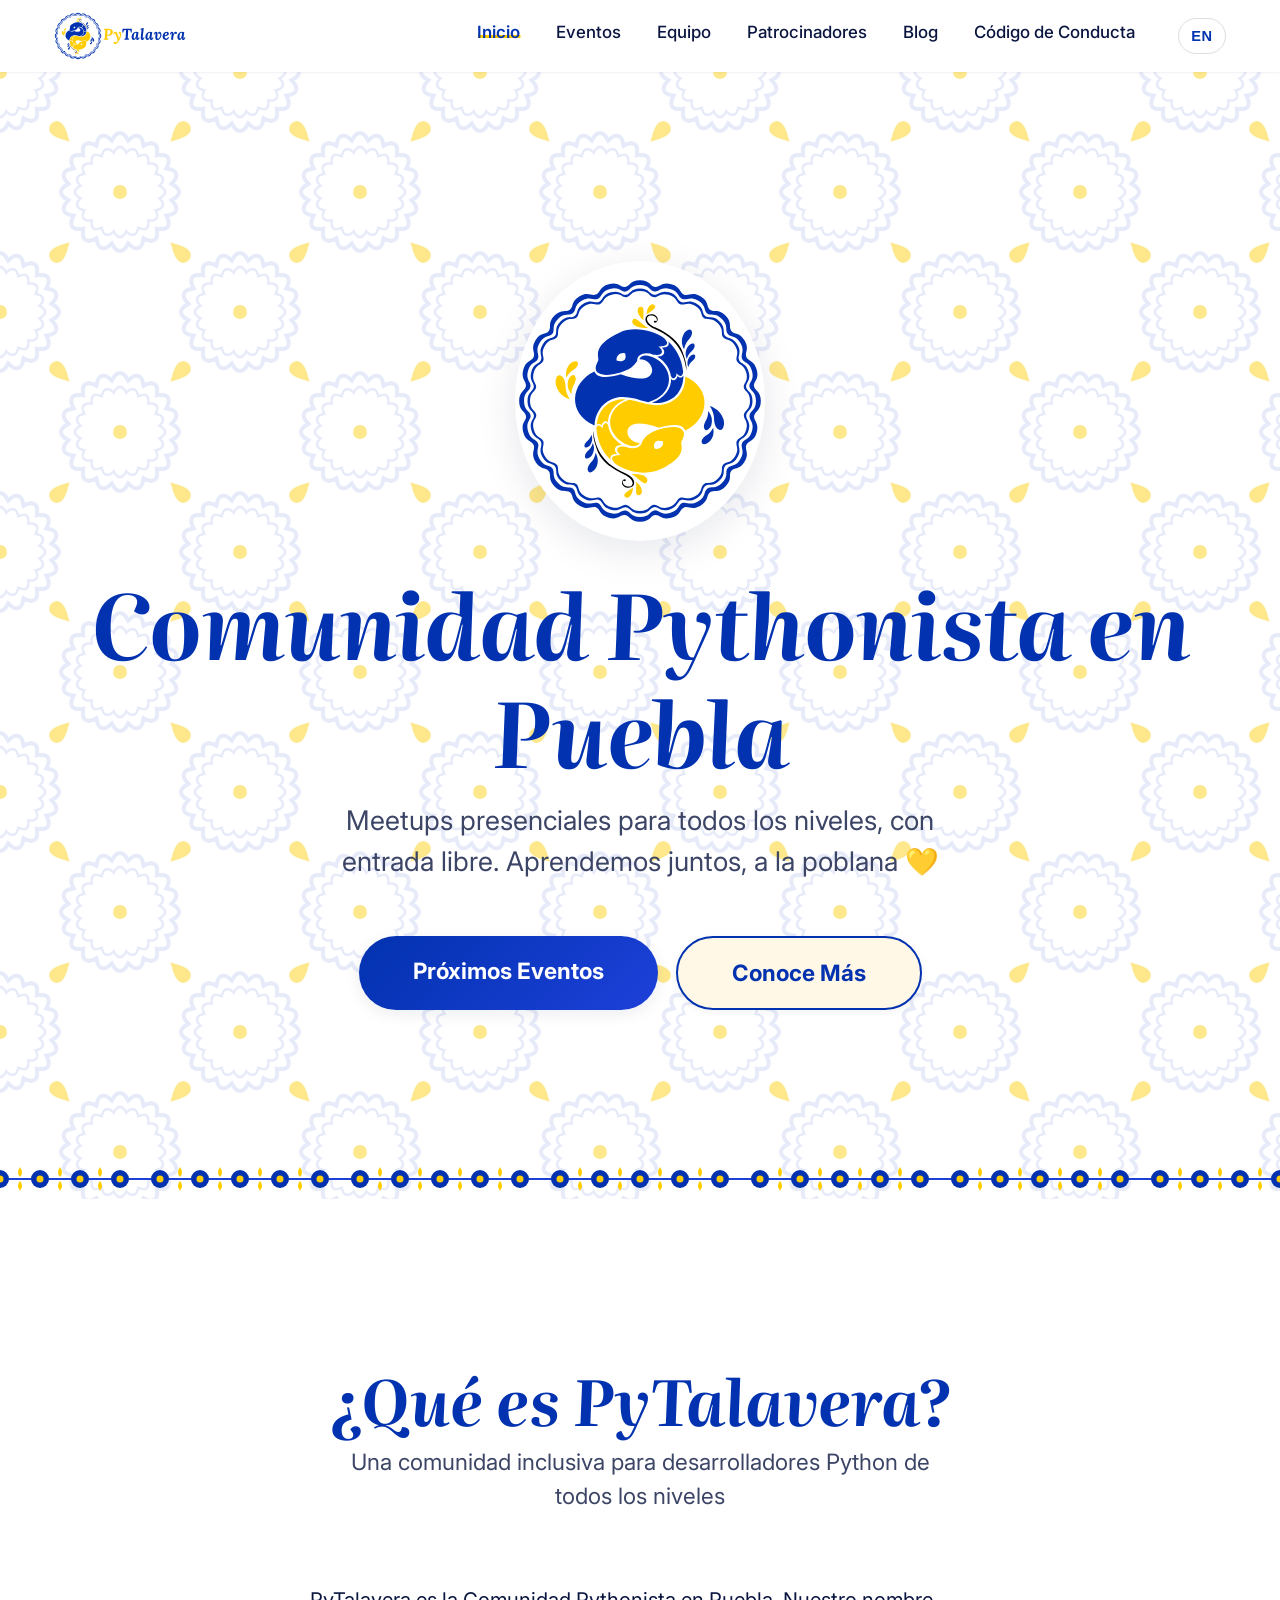
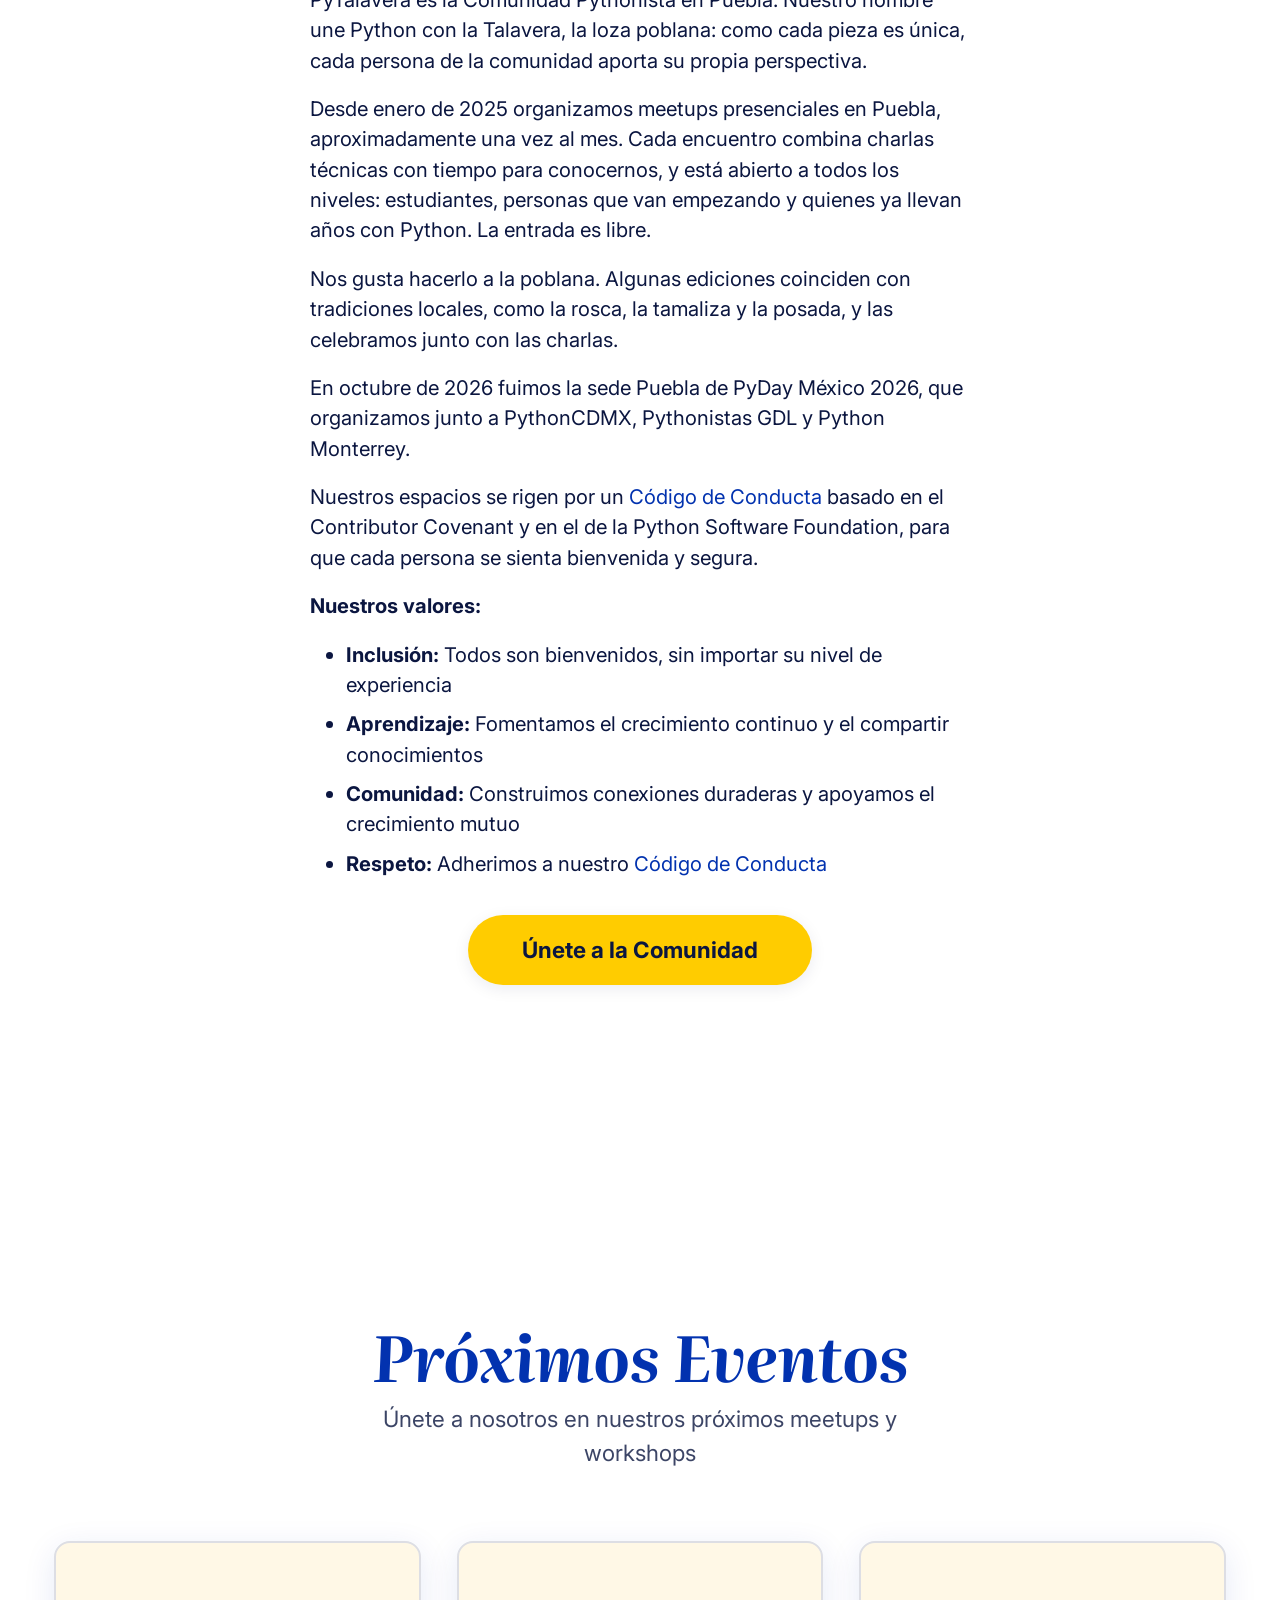
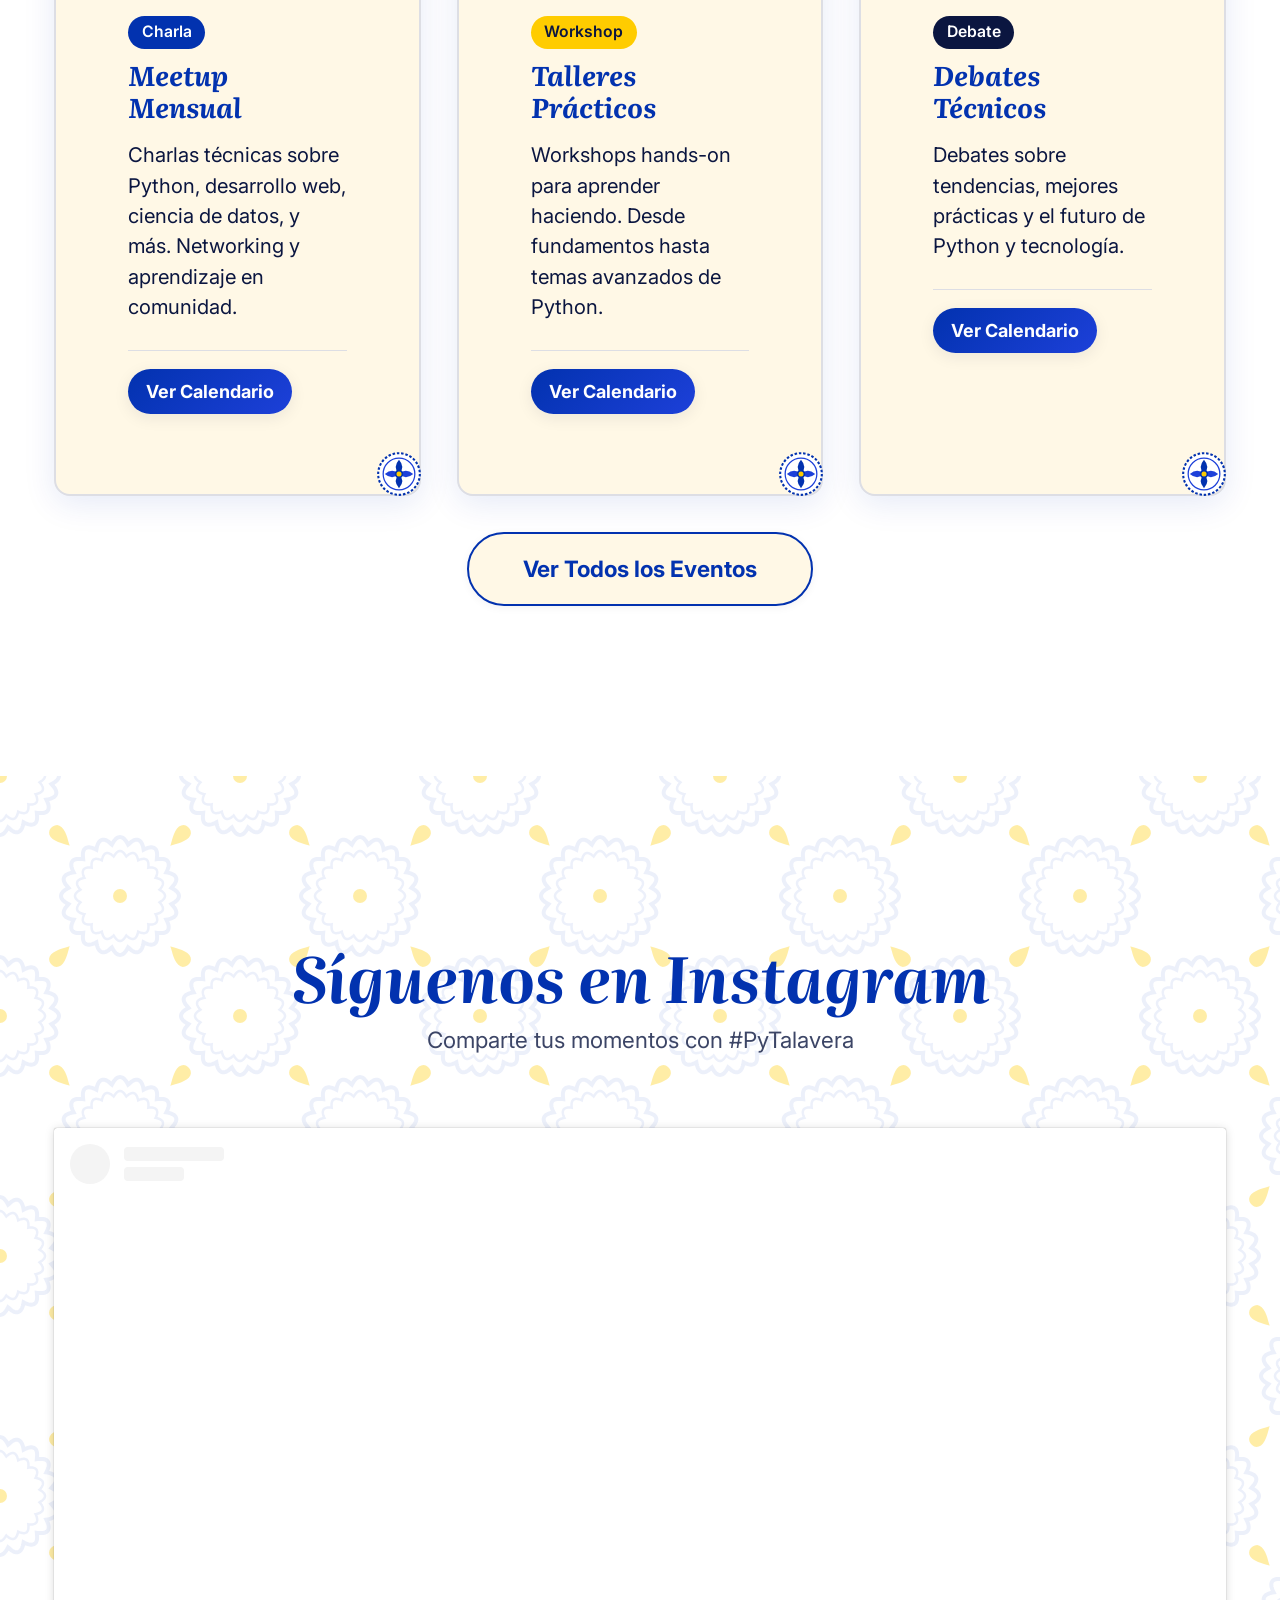
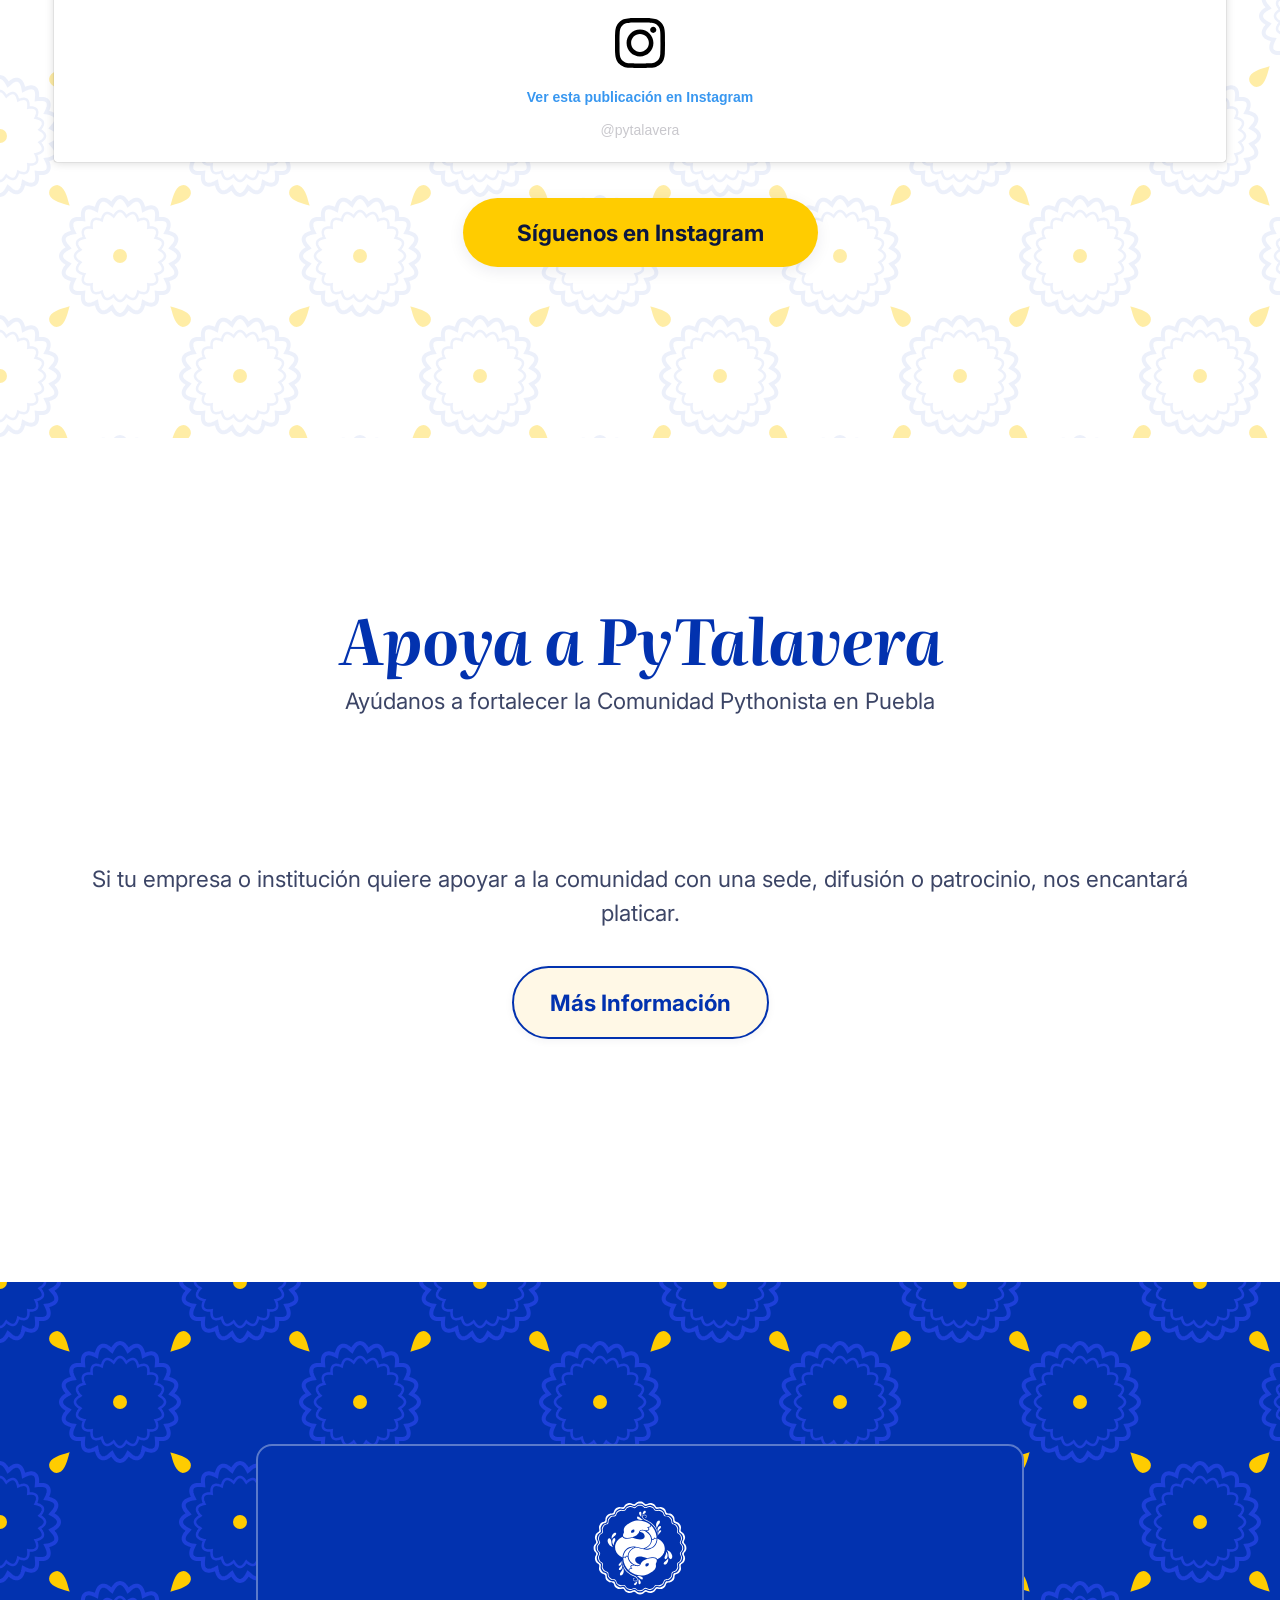
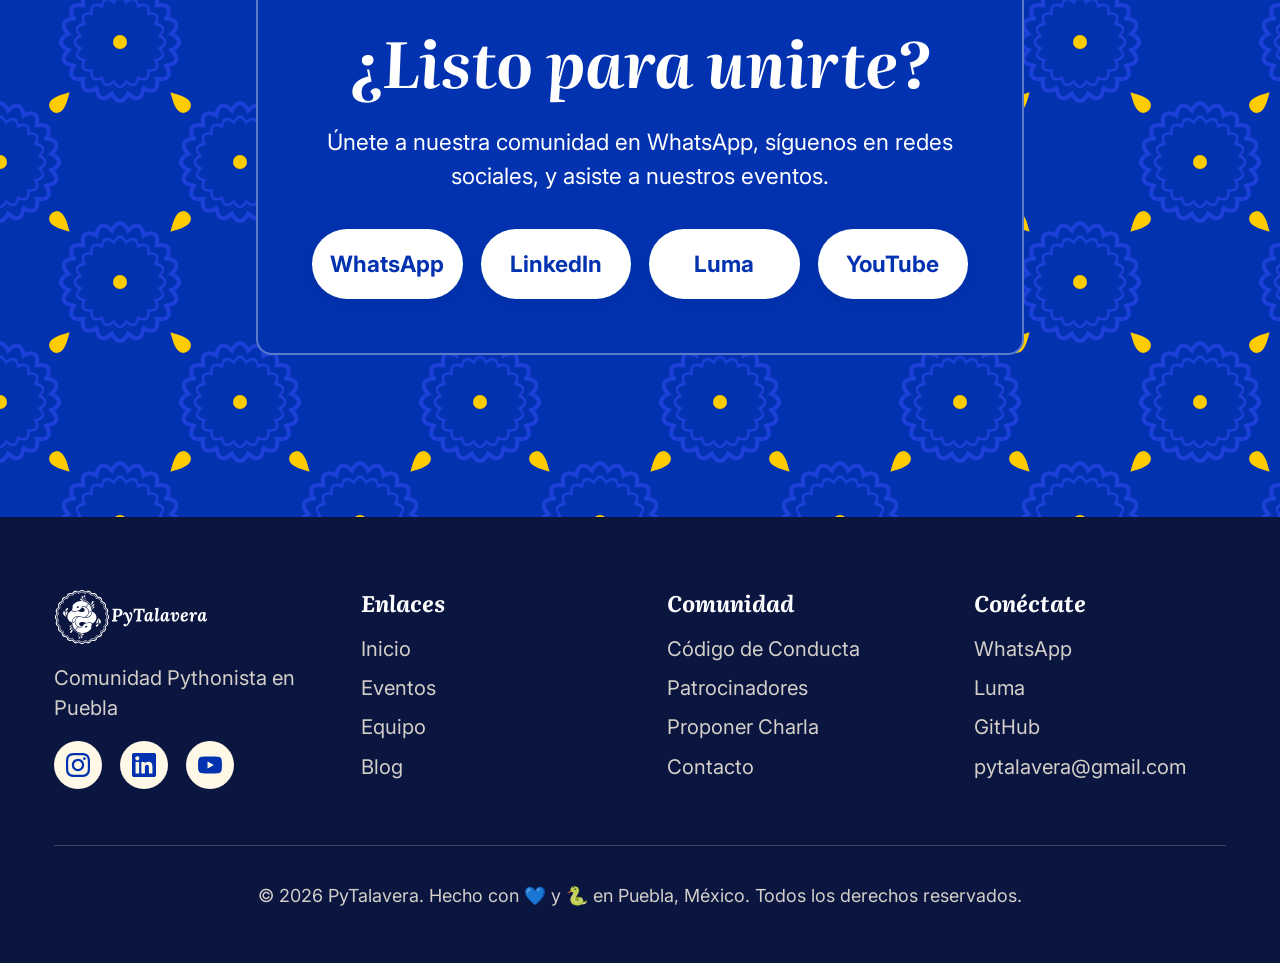
==== commit 24f9120c: "Equipo: fichas de Gabriel, Christian y Angie, roles en negro y frases sin bold" ====
--- a/index.html
+++ b/index.html
@@ -43,7 +43,7 @@
   <!-- Google Fonts: Literata Italic 700 (titulares), Inter (texto), JetBrains Mono (código) -->
   <link rel="preconnect" href="https://fonts.googleapis.com">
   <link rel="preconnect" href="https://fonts.gstatic.com" crossorigin>
-  <link href="https://fonts.googleapis.com/css2?family=Inter:wght@400;500;600;700&family=JetBrains+Mono:wght@400;600&family=Literata:ital,opsz,wght@1,7..72,700&display=swap" rel="stylesheet">
+  <link href="https://fonts.googleapis.com/css2?family=Inter:wght@400;500;600;700&family=JetBrains+Mono:wght@400;600&family=Literata:ital,opsz,wght@1,7..72,400;1,7..72,700&display=swap" rel="stylesheet">
 
   <!-- Preload critical resources -->
   <link rel="preload" href="css/main.css" as="style">
--- a/css/main.css
+++ b/css/main.css
@@ -303,22 +303,21 @@
 
 .header-content {
   display: flex;
-  justify-content: space-between;
   align-items: center;
-  padding: var(--spacing-md) 0;
+  gap: var(--spacing-lg);
+  min-height: 72px;
+  padding: var(--spacing-sm) 0;
 }
 
 .site-logo {
   display: flex;
   align-items: center;
-  gap: var(--spacing-sm);
-  font-size: var(--font-size-xl);
-  font-weight: var(--font-weight-bold);
-  color: var(--color-primary);
+  flex-shrink: 0;
+  margin-right: auto;
 }
 
 .site-logo img {
-  height: 56px;
+  height: 48px;
   width: auto;
 }
 
@@ -329,41 +328,55 @@
 
 .main-nav ul {
   display: flex;
+  align-items: center;
   list-style: none;
-  gap: var(--spacing-lg);
+  gap: var(--spacing-xs);
   margin: 0;
   padding: 0;
 }
 
 .main-nav a {
+  display: inline-flex;
+  align-items: center;
+  height: 40px;
+  padding: 0 0.875rem;
+  font-size: 0.9375rem;
   font-weight: var(--font-weight-medium);
-  padding: var(--spacing-sm) var(--spacing-md);
+  white-space: nowrap;
+  color: var(--pt-tinta);
   border-radius: var(--radius-md);
-  transition: all var(--transition-fast);
+  transition: background-color var(--transition-fast), color var(--transition-fast);
 }
 
 .main-nav a:hover {
-  background-color: var(--gray-100);
+  background-color: var(--color-surface-alt);
   color: var(--color-primary);
 }
 
 .main-nav a.active {
   color: var(--color-primary);
-  background-color: var(--color-surface-alt);
-  box-shadow: inset 0 -3px 0 var(--pt-amarillo);
+  font-weight: var(--font-weight-semibold);
+  background: linear-gradient(var(--pt-amarillo), var(--pt-amarillo)) no-repeat center bottom 4px / calc(100% - 1.75rem) 3px;
 }
 
 /* Language Toggle Button */
 .language-toggle {
-  background-color: var(--gray-100);
-  border: 2px solid var(--color-border);
+  flex-shrink: 0;
+  display: inline-flex;
+  align-items: center;
+  justify-content: center;
+  height: 36px;
+  min-width: 48px;
+  padding: 0 var(--spacing-sm);
+  background-color: var(--white);
+  border: 1px solid var(--color-border);
   border-radius: var(--radius-full);
-  padding: var(--spacing-sm) var(--spacing-md);
-  font-weight: var(--font-weight-medium);
-  color: var(--color-text);
+  font-size: 0.8125rem;
+  font-weight: var(--font-weight-semibold);
+  letter-spacing: 0.04em;
+  color: var(--color-primary);
   cursor: pointer;
   transition: all var(--transition-fast);
-  margin-left: var(--spacing-md);
 }
 
 .language-toggle:hover {
@@ -372,7 +385,7 @@
   border-color: var(--color-primary);
 }
 
-.language-toggle:focus {
+.language-toggle:focus-visible {
   outline: 2px solid var(--color-primary);
   outline-offset: 2px;
 }
@@ -381,7 +394,11 @@
 .mobile-menu-toggle {
   display: flex;
   flex-direction: column;
+  justify-content: center;
   gap: 4px;
+  width: 40px;
+  height: 40px;
+  margin-left: calc(var(--spacing-sm) * -1);
   background: none;
   border: none;
   cursor: pointer;
--- a/css/talavera-patterns.css
+++ b/css/talavera-patterns.css
@@ -511,3 +511,12 @@
 .card.team-member-card {
   padding: var(--spacing-xl) var(--spacing-lg);
 }
+
+.grid.team-grid{grid-template-columns:repeat(auto-fit,minmax(240px,280px))}
+.member-photo--pendiente{display:flex;flex-direction:column;align-items:center;justify-content:center;gap:var(--spacing-xs);background:var(--pt-crema)}
+.member-iniciales{font-family:var(--font-family-heading);font-style:italic;font-weight:700;font-size:3.5rem;line-height:1;color:var(--color-primary)}
+.member-pendiente-badge{font-size:.75rem;font-weight:var(--font-weight-semibold);letter-spacing:.04em;text-transform:uppercase;color:var(--pt-tinta);background:var(--pt-amarillo);padding:2px 10px;border-radius:var(--radius-full)}
+.grid.team-grid{grid-template-columns:minmax(0,340px);justify-content:center}
+@media (min-width:640px){.grid.team-grid{grid-template-columns:repeat(2,minmax(0,300px))}}
+@media (min-width:1100px){.grid.team-grid{grid-template-columns:repeat(4,minmax(0,1fr))}}
+.team-grid .team-member-card .member-photo{width:160px;height:160px}
--- a/css/responsive.css
+++ b/css/responsive.css
@@ -14,18 +14,7 @@
     font-size: var(--font-size-4xl);
   }
 
-  /* Header & Navigation */
-  .mobile-menu-toggle {
-    display: none;
-  }
-
-  .main-nav {
-    display: block;
-  }
-
-  .mobile-menu {
-    display: none !important;
-  }
+  /* Header & Navigation: el menú completo aparece desde 1024px (ver abajo) */
 
   /* Grid System */
   .grid-md-2 {
@@ -124,6 +113,19 @@
 /* Desktop: 1024px and up
    ========================================================================== */
 @media (min-width: 1024px) {
+  /* Header & Navigation */
+  .mobile-menu-toggle {
+    display: none;
+  }
+
+  .main-nav {
+    display: block;
+  }
+
+  .mobile-menu {
+    display: none !important;
+  }
+
   /* Typography */
   html {
     font-size: 18px;
@@ -384,7 +386,7 @@
   }
 
   .main-nav a {
-    padding: var(--spacing-md) var(--spacing-lg);
+    height: 44px;
   }
 
   /* Remove hover effects on touch devices */
--- a/css/main.css
+++ b/css/main.css
@@ -303,22 +303,21 @@
 
 .header-content {
   display: flex;
-  justify-content: space-between;
   align-items: center;
-  padding: var(--spacing-md) 0;
+  gap: var(--spacing-lg);
+  min-height: 72px;
+  padding: var(--spacing-sm) 0;
 }
 
 .site-logo {
   display: flex;
   align-items: center;
-  gap: var(--spacing-sm);
-  font-size: var(--font-size-xl);
-  font-weight: var(--font-weight-bold);
-  color: var(--color-primary);
+  flex-shrink: 0;
+  margin-right: auto;
 }
 
 .site-logo img {
-  height: 56px;
+  height: 48px;
   width: auto;
 }
 
@@ -329,41 +328,55 @@
 
 .main-nav ul {
   display: flex;
+  align-items: center;
   list-style: none;
-  gap: var(--spacing-lg);
+  gap: var(--spacing-xs);
   margin: 0;
   padding: 0;
 }
 
 .main-nav a {
+  display: inline-flex;
+  align-items: center;
+  height: 40px;
+  padding: 0 0.875rem;
+  font-size: 0.9375rem;
   font-weight: var(--font-weight-medium);
-  padding: var(--spacing-sm) var(--spacing-md);
+  white-space: nowrap;
+  color: var(--pt-tinta);
   border-radius: var(--radius-md);
-  transition: all var(--transition-fast);
+  transition: background-color var(--transition-fast), color var(--transition-fast);
 }
 
 .main-nav a:hover {
-  background-color: var(--gray-100);
+  background-color: var(--color-surface-alt);
   color: var(--color-primary);
 }
 
 .main-nav a.active {
   color: var(--color-primary);
-  background-color: var(--color-surface-alt);
-  box-shadow: inset 0 -3px 0 var(--pt-amarillo);
+  font-weight: var(--font-weight-semibold);
+  background: linear-gradient(var(--pt-amarillo), var(--pt-amarillo)) no-repeat center bottom 4px / calc(100% - 1.75rem) 3px;
 }
 
 /* Language Toggle Button */
 .language-toggle {
-  background-color: var(--gray-100);
-  border: 2px solid var(--color-border);
+  flex-shrink: 0;
+  display: inline-flex;
+  align-items: center;
+  justify-content: center;
+  height: 36px;
+  min-width: 48px;
+  padding: 0 var(--spacing-sm);
+  background-color: var(--white);
+  border: 1px solid var(--color-border);
   border-radius: var(--radius-full);
-  padding: var(--spacing-sm) var(--spacing-md);
-  font-weight: var(--font-weight-medium);
-  color: var(--color-text);
+  font-size: 0.8125rem;
+  font-weight: var(--font-weight-semibold);
+  letter-spacing: 0.04em;
+  color: var(--color-primary);
   cursor: pointer;
   transition: all var(--transition-fast);
-  margin-left: var(--spacing-md);
 }
 
 .language-toggle:hover {
@@ -372,7 +385,7 @@
   border-color: var(--color-primary);
 }
 
-.language-toggle:focus {
+.language-toggle:focus-visible {
   outline: 2px solid var(--color-primary);
   outline-offset: 2px;
 }
@@ -381,7 +394,11 @@
 .mobile-menu-toggle {
   display: flex;
   flex-direction: column;
+  justify-content: center;
   gap: 4px;
+  width: 40px;
+  height: 40px;
+  margin-left: calc(var(--spacing-sm) * -1);
   background: none;
   border: none;
   cursor: pointer;
